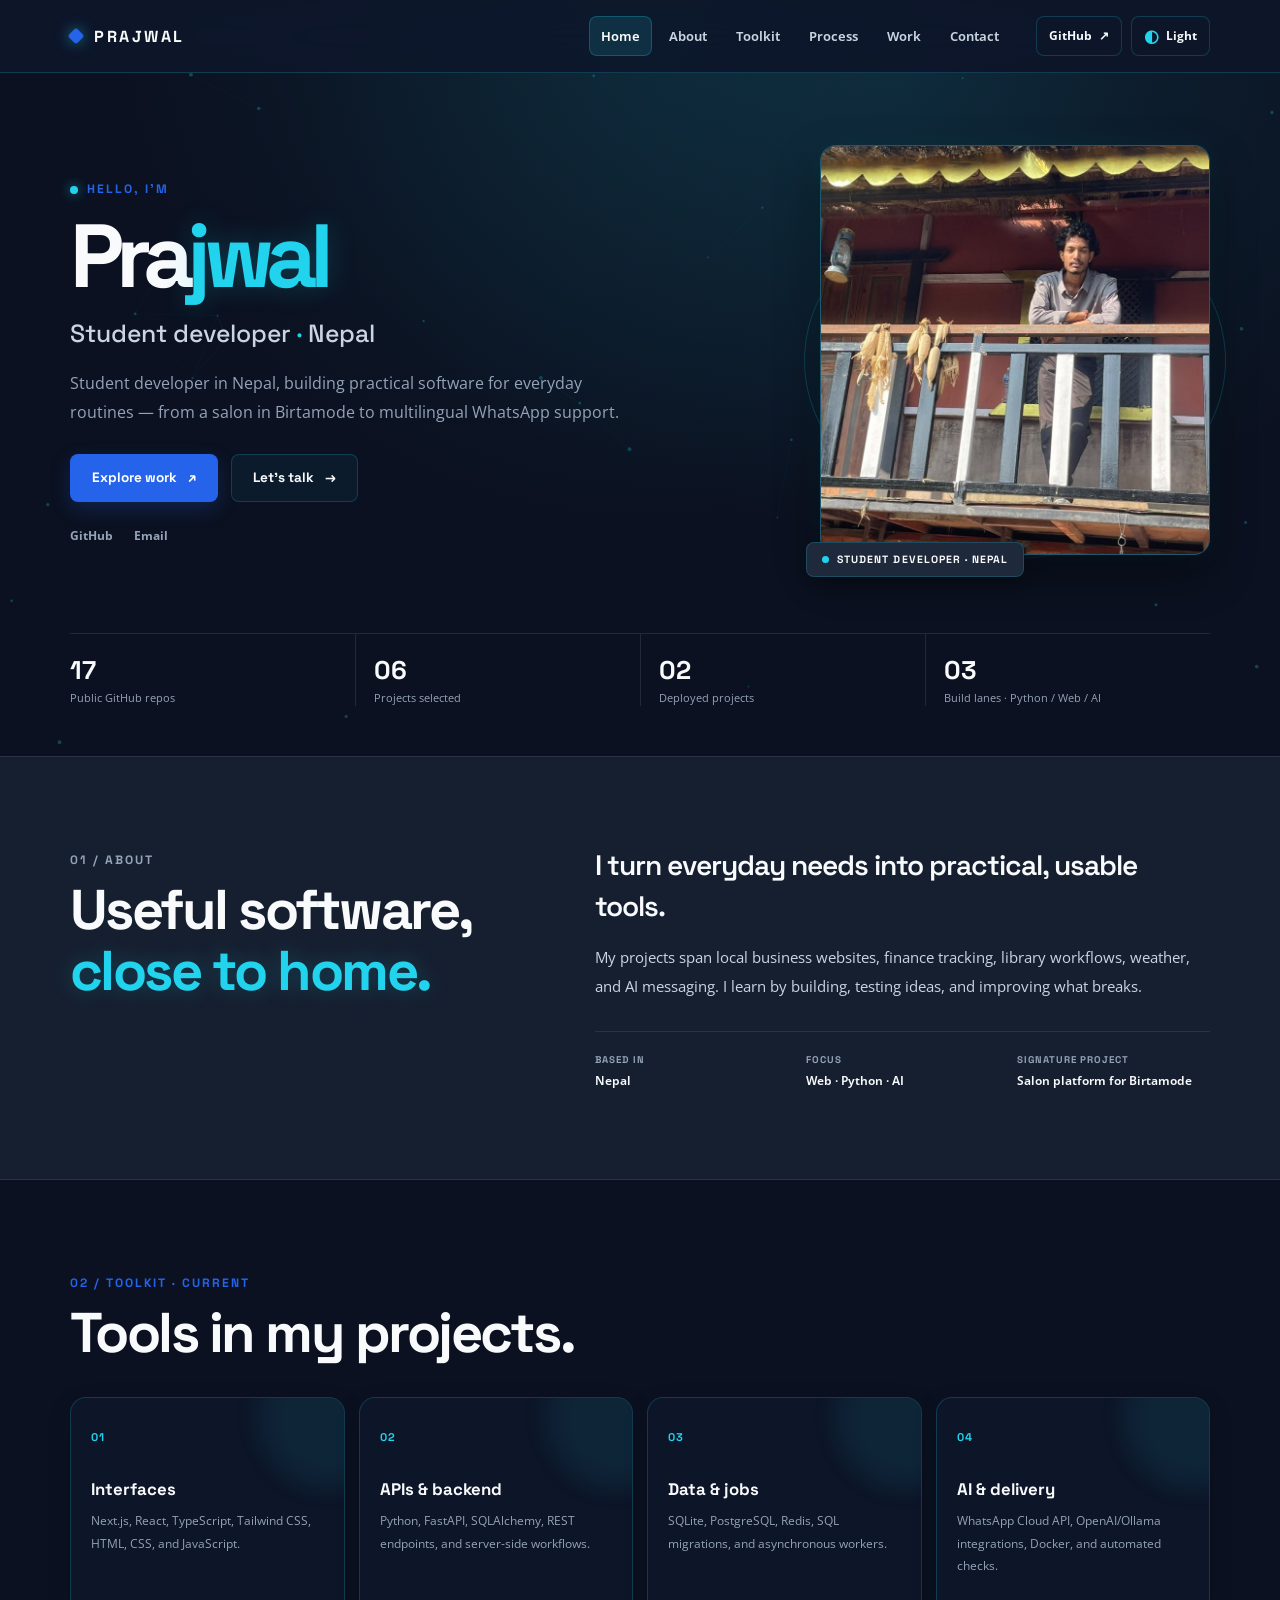
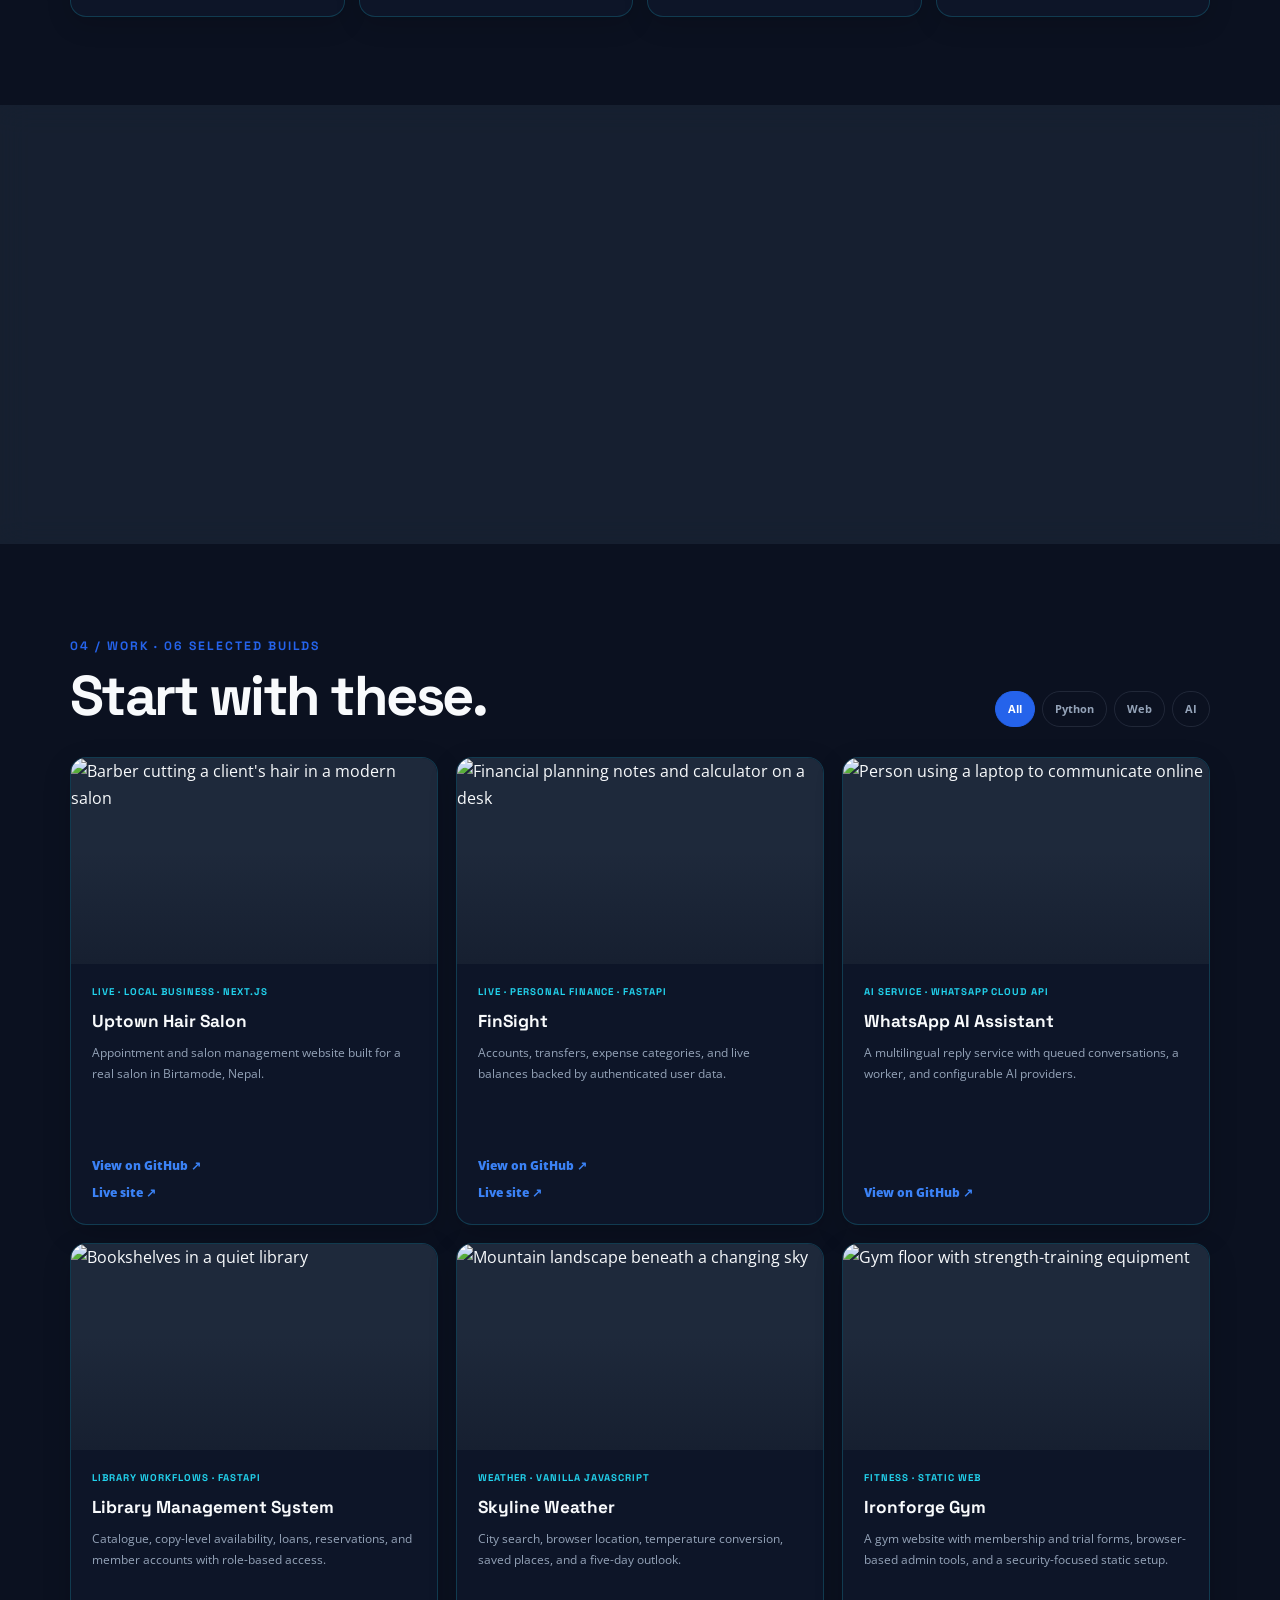
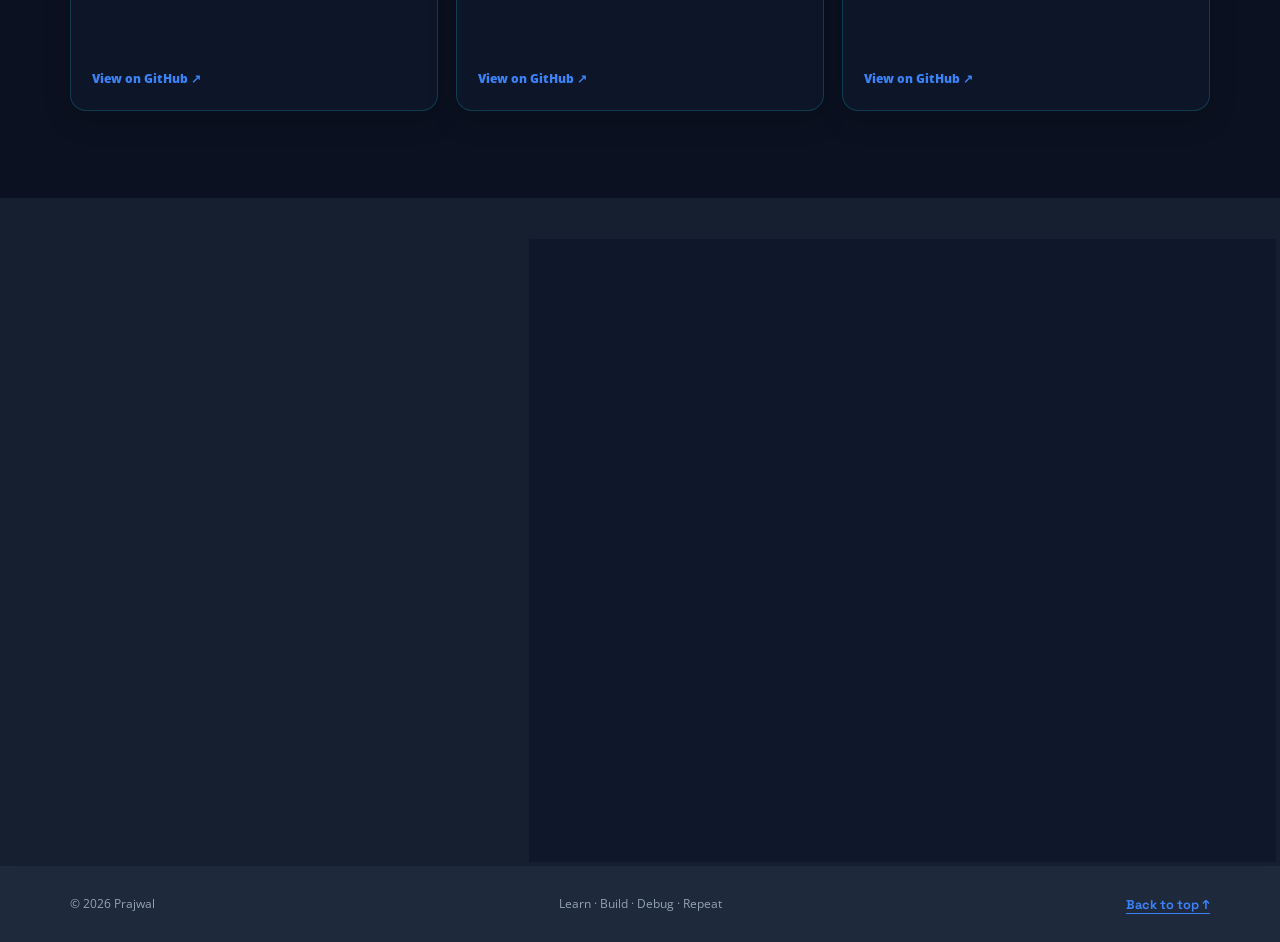
==== portfolio/index.html @ da0760cb "first commit" ====
<!DOCTYPE html>
<html lang="en" class="dark">

<head>
    <meta charset="UTF-8">
    <meta name="viewport" content="width=device-width, initial-scale=1.0">
    <meta name="description" content="Prajwal is a student developer in Nepal building practical web apps, Python services, and AI tools.">
    <meta name="theme-color" content="#0B1120">
    <title>Prajwal — Student Developer in Nepal</title>

    <!-- Google Fonts: Open Sans & Space Grotesk -->
    <link rel="preconnect" href="https://fonts.googleapis.com">
    <link rel="preconnect" href="https://fonts.gstatic.com" crossorigin>
    <link href="https://fonts.googleapis.com/css2?family=Open+Sans:ital,wght@0,300..800;1,300..800&family=Space+Grotesk:wght@500;600;700;800&display=swap" rel="stylesheet">

    <link rel="stylesheet" href="styles.css">
</head>

<body>

    <a class="skip-link" href="#main-content">Skip to content</a>
    <div id="progress" aria-hidden="true"></div>

    <!-- ========== HEADER / NAV ========== -->
    <header class="site-header" id="header">
        <nav class="nav" aria-label="Primary navigation">
            <a class="brand" href="#home" aria-label="Home">
                <span class="brand-mark" aria-hidden="true"></span>PRAJWAL
            </a>

            <ul class="nav-links" id="navLinks" role="list">
                <li><a class="nav-link active" href="#home">Home</a></li>
                <li><a class="nav-link" href="#about">About</a></li>
                <li><a class="nav-link" href="#skills">Toolkit</a></li>
                <li><a class="nav-link" href="#process">Process</a></li>
                <li><a class="nav-link" href="#projects">Work</a></li>
                <li><a class="nav-link" href="#contact">Contact</a></li>
            </ul>

            <div class="nav-actions">
                <a class="icon-button" href="https://github.com/Prajwal-vx" target="_blank" rel="noopener noreferrer" aria-label="Visit Prajwal on GitHub">GitHub <span aria-hidden="true">↗</span></a>
                <button class="theme-toggle" id="themeToggle" type="button" aria-label="Switch to light theme" aria-pressed="true">
                    <span aria-hidden="true">◐</span><span class="theme-label">Light</span>
                </button>
                <button class="menu-toggle" id="menuToggle" type="button" aria-label="Open menu" aria-controls="navLinks" aria-expanded="false">
                    <span></span><span></span><span></span>
                </button>
            </div>
        </nav>
    </header>

    <!-- ========== MAIN CONTENT ========== -->
    <main id="main-content">

        <!-- HERO SECTION -->
        <section class="hero section" id="home">
            <canvas id="particle-canvas" aria-hidden="true"></canvas>
            <div class="container hero-grid">
                <div class="hero-copy reveal">
                    <p class="eyebrow"><span></span>Hello, I'm</p>
                    <h1>Pra<span>jwal</span></h1>
                    <p class="role-line">Student developer <span>·</span> Nepal</p>
                    <p class="hero-description">
                        Student developer in Nepal, building practical software for everyday routines —
                        from a salon in Birtamode to multilingual WhatsApp support.
                    </p>
                    <div class="hero-actions">
                        <a class="btn btn-primary" href="#projects">Explore work <span>↗</span></a>
                        <a class="btn btn-ghost" href="#contact">Let's talk <span>→</span></a>
                    </div>
                    <div class="social-row">
                        <a href="https://github.com/Prajwal-vx" target="_blank" rel="noopener noreferrer">GitHub</a>
                        <a href="mailto:prajwalu143@gmail.com">Email</a>
                    </div>
                </div>

                <div class="portrait-wrap reveal">
                    <div class="portrait-orbit orbit-one"></div>
                    <div class="portrait-orbit orbit-two"></div>
                    <div class="portrait-frame">
                        <img id="portraitImg" src="assets/profile.jpg" alt="Prajwal on a balcony in Nepal" width="960" height="1280" fetchpriority="high">
                        <span class="portrait-fallback" id="portraitFallback" aria-hidden="true">P</span>
                    </div>
                    <p class="portrait-status"><i></i>STUDENT DEVELOPER · NEPAL</p>
                </div>
            </div>

            <div class="container hero-metrics reveal">
                <div><strong>17</strong><small>Public GitHub repos</small></div>
                <div><strong>06</strong><small>Projects selected</small></div>
                <div><strong>02</strong><small>Deployed projects</small></div>
                <div><strong>03</strong><small>Build lanes · Python / Web / AI</small></div>
            </div>
        </section>

        <!-- ABOUT SECTION -->
        <section class="section surface" id="about">
            <div class="container split">
                <div class="section-heading reveal">
                    <p class="section-number">01 / ABOUT</p>
                    <h2 class="section-title">Useful software, <em>close to home.</em></h2>
                </div>
                <div class="about-copy reveal reveal-delay-1">
                    <p class="large">I turn everyday needs into practical, usable tools.</p>
                    <p>My projects span local business websites, finance tracking, library workflows, weather, and AI messaging. I learn by building, testing ideas, and improving what breaks.</p>
                    <div class="about-facts">
                        <div><b>Based in</b><span>Nepal</span></div>
                        <div><b>Focus</b><span>Web · Python · AI</span></div>
                        <div><b>Signature project</b><span>Salon platform for Birtamode</span></div>
                    </div>
                </div>
            </div>
        </section>

        <!-- SKILLS SECTION -->
        <section class="section" id="skills">
            <div class="container">
                <div class="section-header reveal">
                    <span class="section-label">02 / TOOLKIT · CURRENT</span>
                    <h2 class="section-title">Tools in my projects.</h2>
                </div>
                <div class="skills-grid">
                    <article class="skill-card reveal reveal-delay-1">
                        <span>01</span>
                        <h3>Interfaces</h3>
                        <p>Next.js, React, TypeScript, Tailwind CSS, HTML, CSS, and JavaScript.</p>
                    </article>
                    <article class="skill-card reveal reveal-delay-2">
                        <span>02</span>
                        <h3>APIs &amp; backend</h3>
                        <p>Python, FastAPI, SQLAlchemy, REST endpoints, and server-side workflows.</p>
                    </article>
                    <article class="skill-card reveal reveal-delay-3">
                        <span>03</span>
                        <h3>Data &amp; jobs</h3>
                        <p>SQLite, PostgreSQL, Redis, SQL migrations, and asynchronous workers.</p>
                    </article>
                    <article class="skill-card reveal reveal-delay-4">
                        <span>04</span>
                        <h3>AI &amp; delivery</h3>
                        <p>WhatsApp Cloud API, OpenAI/Ollama integrations, Docker, and automated checks.</p>
                    </article>
                </div>
            </div>
        </section>

        <!-- PROCESS SECTION -->
        <section class="section surface" id="process">
            <div class="container split workflow-layout">
                <div class="section-heading reveal">
                    <p class="section-number">03 / PROCESS</p>
                    <h2 class="section-title">Learn. Build. Break. <em>Fix.</em></h2>
                </div>
                <div class="workflow reveal">
                    <button class="workflow-step active" type="button" data-title="Learn" data-copy="Pick a real problem and understand the people and constraints around it." aria-pressed="true">01 Learn</button>
                    <button class="workflow-step" type="button" data-title="Build" data-copy="Make a working version with the smallest set of useful features." aria-pressed="false">02 Build</button>
                    <button class="workflow-step" type="button" data-title="Break &amp; debug" data-copy="Trace bugs back to their cause, fix them, and keep the lesson." aria-pressed="false">03 Debug</button>
                    <button class="workflow-step" type="button" data-title="Share" data-copy="Document the project, publish it, and use feedback to decide what to improve." aria-pressed="false">04 Share</button>
                    <div class="workflow-panel">
                        <h3 id="workflowTitle">Learn</h3>
                        <p id="workflowCopy">Pick a real problem and understand the people and constraints around it.</p>
                    </div>
                </div>
            </div>
        </section>

        <!-- PROJECTS SECTION -->
        <section class="section" id="projects">
            <div class="container">
                <div class="projects-head reveal">
                    <div class="section-header" style="text-align:left;margin-bottom:0;">
                        <span class="section-label">04 / WORK · 06 SELECTED BUILDS</span>
                        <h2 class="section-title">Start with these.</h2>
                    </div>
                    <div class="filters" role="group" aria-label="Filter projects by type">
                        <button class="filter active" type="button" data-filter="all" aria-pressed="true">All</button>
                        <button class="filter" type="button" data-filter="python" aria-pressed="false">Python</button>
                        <button class="filter" type="button" data-filter="web" aria-pressed="false">Web</button>
                        <button class="filter" type="button" data-filter="ai" aria-pressed="false">AI</button>
                    </div>
                    <p id="filterStatus" class="sr-only" aria-live="polite"></p>
                </div>

                <div class="projects-grid">
                    <article class="project-card is-featured reveal" data-category="web">
                        <div class="project-visual"><img src="https://images.unsplash.com/photo-1703792686658-24e62d626ed2?auto=format&amp;fit=crop&amp;w=800&amp;q=76" alt="Barber cutting a client's hair in a modern salon" width="800" height="450" loading="lazy" decoding="async"></div>
                        <div class="project-body">
                            <p>LIVE · LOCAL BUSINESS · NEXT.JS</p>
                            <h3>Uptown Hair Salon</h3>
                            <span>Appointment and salon management website built for a real salon in Birtamode, Nepal.</span>
                            <a href="https://github.com/Prajwal-vx/HairCut" target="_blank" rel="noopener noreferrer">View on GitHub ↗</a>
                            <a href="https://hair-cut-pi.vercel.app" target="_blank" rel="noopener noreferrer">Live site ↗</a>
                        </div>
                    </article>

                    <article class="project-card is-featured reveal reveal-delay-1" data-category="python">
                        <div class="project-visual"><img src="https://images.unsplash.com/photo-1554224155-8d04cb21cd6c?auto=format&amp;fit=crop&amp;w=800&amp;q=76" alt="Financial planning notes and calculator on a desk" width="800" height="450" loading="lazy" decoding="async"></div>
                        <div class="project-body">
                            <p>LIVE · PERSONAL FINANCE · FASTAPI</p>
                            <h3>FinSight</h3>
                            <span>Accounts, transfers, expense categories, and live balances backed by authenticated user data.</span>
                            <a href="https://github.com/Prajwal-vx/financial_dasboard" target="_blank" rel="noopener noreferrer">View on GitHub ↗</a>
                            <a href="https://financial-dasboard-2r62.vercel.app" target="_blank" rel="noopener noreferrer">Live site ↗</a>
                        </div>
                    </article>

                    <article class="project-card is-featured reveal reveal-delay-2" data-category="ai">
                        <div class="project-visual"><img src="https://images.unsplash.com/photo-1516321318423-f06f85e504b3?auto=format&amp;fit=crop&amp;w=800&amp;q=76" alt="Person using a laptop to communicate online" width="800" height="450" loading="lazy" decoding="async"></div>
                        <div class="project-body">
                            <p>AI SERVICE · WHATSAPP CLOUD API</p>
                            <h3>WhatsApp AI Assistant</h3>
                            <span>A multilingual reply service with queued conversations, a worker, and configurable AI providers.</span>
                            <a href="https://github.com/Prajwal-vx/chatbot" target="_blank" rel="noopener noreferrer">View on GitHub ↗</a>
                        </div>
                    </article>

                    <article class="project-card reveal" data-category="python">
                        <div class="project-visual"><img src="https://images.unsplash.com/photo-1507842217343-583bb7270b66?auto=format&amp;fit=crop&amp;w=800&amp;q=76" alt="Bookshelves in a quiet library" width="800" height="450" loading="lazy" decoding="async"></div>
                        <div class="project-body">
                            <p>LIBRARY WORKFLOWS · FASTAPI</p>
                            <h3>Library Management System</h3>
                            <span>Catalogue, copy-level availability, loans, reservations, and member accounts with role-based access.</span>
                            <a href="https://github.com/Prajwal-vx/library-management-system" target="_blank" rel="noopener noreferrer">View on GitHub ↗</a>
                        </div>
                    </article>

                    <article class="project-card reveal reveal-delay-1" data-category="web">
                        <div class="project-visual"><img src="https://images.unsplash.com/photo-1500530855697-b586d89ba3ee?auto=format&amp;fit=crop&amp;w=800&amp;q=76" alt="Mountain landscape beneath a changing sky" width="800" height="450" loading="lazy" decoding="async"></div>
                        <div class="project-body">
                            <p>WEATHER · VANILLA JAVASCRIPT</p>
                            <h3>Skyline Weather</h3>
                            <span>City search, browser location, temperature conversion, saved places, and a five-day outlook.</span>
                            <a href="https://github.com/Prajwal-vx/weather" target="_blank" rel="noopener noreferrer">View on GitHub ↗</a>
                        </div>
                    </article>

                    <article class="project-card reveal reveal-delay-2" data-category="web">
                        <div class="project-visual"><img src="https://images.unsplash.com/photo-1534438327276-14e5300c3a48?auto=format&amp;fit=crop&amp;w=800&amp;q=76" alt="Gym floor with strength-training equipment" width="800" height="450" loading="lazy" decoding="async"></div>
                        <div class="project-body">
                            <p>FITNESS · STATIC WEB</p>
                            <h3>Ironforge Gym</h3>
                            <span>A gym website with membership and trial forms, browser-based admin tools, and a security-focused static setup.</span>
                            <a href="https://github.com/Prajwal-vx/gym" target="_blank" rel="noopener noreferrer">View on GitHub ↗</a>
                        </div>
                    </article>
                </div>
            </div>
        </section>

        <!-- CONTACT SECTION -->
        <section class="section surface" id="contact">
            <div class="container contact-layout">
                <div class="section-heading reveal">
                    <p class="section-number">05 / CONTACT</p>
                    <h2 class="section-title">Let's work <em>together.</em></h2>
                    <p>Have a project idea or want to collaborate? Send me a note and your email app will open a ready-to-edit draft.</p>
                    <a class="email-link" href="mailto:prajwalu143@gmail.com">prajwalu143@gmail.com ↗</a>
                </div>

                <form class="contact-form reveal reveal-delay-1" id="contactForm" novalidate>
                    <label for="contactName">Name</label>
                    <input id="contactName" name="name" autocomplete="name" required placeholder="Your name" aria-required="true">

                    <label for="contactEmail">Email</label>
                    <input id="contactEmail" name="email" type="email" autocomplete="email" required placeholder="you@example.com" aria-required="true">

                    <label for="contactMessage">Project details</label>
                    <textarea id="contactMessage" name="message" rows="5" required placeholder="Tell me about your project…" aria-required="true"></textarea>

                    <button class="btn btn-primary" type="submit">Open email draft <span>↗</span></button>
                    <p class="form-status" id="formStatus" role="status" aria-live="polite"></p>
                    <p class="form-note">This opens your email app with a draft. The page does not send or store your message.</p>
                </form>
            </div>
        </section>

    </main>

    <!-- ========== FOOTER ========== -->
    <footer class="footer">
        <div class="footer-inner">
            <span>© <span id="year"></span> Prajwal</span>
            <span>Learn · Build · Debug · Repeat</span>
            <a href="#home">Back to top ↑</a>
        </div>
    </footer>

    <!-- External JavaScript -->
    <script src="script.js"></script>

</body>

</html>
---- portfolio/styles.css ----
:root {
    color-scheme: light;
    --bg: #F8FAFC;
    --surface: #FFFFFF;
    --surface-soft: #F1F5F9;
    --glass-bg: rgba(255, 255, 255, .84);
    --glass-border: rgba(37, 99, 235, .16);
    --ink: #0B1120;
    --ink-soft: #334155;
    --muted: #64748B;
    --line: rgba(15, 23, 42, .12);
    --brand: #2563EB;
    --brand-strong: #1D4ED8;
    --accent: #22D3EE;
    --success: #10B981;
    --warning: #F59E0B;
    --error: #EF4444;
    --shadow: 0 16px 40px rgba(15, 23, 42, .1);
    --font-body: "Open Sans", -apple-system, BlinkMacSystemFont, "Segoe UI", sans-serif;
    --font-display: "Space Grotesk", -apple-system, BlinkMacSystemFont, "Segoe UI", sans-serif;
    --content: 1140px;
    --radius: 16px;
    --radius-sm: 8px;
    --ease-out: cubic-bezier(.16, 1, .3, 1);
    --transition-base: 220ms cubic-bezier(.16, 1, .3, 1);
}
:root.dark, body.dark {
    color-scheme: dark;
    --bg: #0B1120;
    --surface: #1E293B;
    --surface-soft: #1E293B;
    --glass-bg: rgba(15, 23, 42, .84);
    --glass-border: rgba(34, 211, 238, .2);
    --ink: #F8FAFC;
    --ink-soft: #CBD5E1;
    --muted: #94A3B8;
    --line: rgba(148, 163, 184, .16);
    --brand: #2563EB;
    --brand-strong: #3B82F6;
    --accent: #22D3EE;
    --shadow: 0 18px 44px rgba(0, 0, 0, .45), 0 0 26px rgba(34, 211, 238, .08);
}
*, *::before, *::after { box-sizing: border-box; }
html { scroll-behavior: smooth; scroll-padding-top: 84px; }
body {
    min-width: 320px;
    margin: 0;
    background: var(--bg);
    color: var(--ink);
    font: 400 16px/1.68 var(--font-body);
    -webkit-font-smoothing: antialiased;
    transition: background-color .3s ease, color .3s ease;
}
*, *::before, *::after { box-sizing: border-box; }
body { background-image: radial-gradient(circle at 50% 0%, rgba(34, 211, 238, .08), transparent 48%); background-attachment: fixed; }
body.menu-open { overflow: hidden; }
button, input, textarea { font: inherit; }
button { color: inherit; }
img { max-width: 100%; }
a { color: inherit; text-decoration: none; }
::selection { background: var(--brand); color: #fff; }
:focus-visible { outline: 2px solid var(--accent); outline-offset: 4px; }
@keyframes floatCard {
    0%, 100% { transform: translate3d(0, 0, 0); }
    50% { transform: translate3d(0, -10px, 0); }
}
@keyframes orbitFloat {
    from { transform: rotate(-28deg); }
    to { transform: rotate(332deg); }
}
@keyframes orbitFloatAlt {
    from { transform: rotate(19deg); }
    to { transform: rotate(379deg); }
}
@keyframes contentEnter {
    from { opacity: 0; transform: translate3d(0, 14px, 0); }
    to { opacity: 1; transform: translate3d(0, 0, 0); }
}
@keyframes softGlow {
    0%, 100% { opacity: .55; }
    50% { opacity: 1; }
}
@keyframes glowPulse {
    0%, 100% { box-shadow: 0 0 0 rgba(34, 211, 238, 0), 0 0 0 rgba(37, 99, 235, 0); }
    50% { box-shadow: 0 0 24px rgba(34, 211, 238, .22), 0 0 36px rgba(37, 99, 235, .16); }
}
#progress { position: fixed; z-index: 1200; top: 0; left: 0; width: 0; height: 3px; background: linear-gradient(90deg, var(--brand), var(--accent)); box-shadow: 0 0 12px rgba(34, 211, 238, .42); pointer-events: none; transition: width .08s linear; }
.container { width: min(100%, var(--content)); margin-inline: auto; }
.skip-link { position: fixed; z-index: 2000; top: 12px; left: 12px; padding: 10px 16px; transform: translateY(-160%); border-radius: var(--radius-sm); background: var(--brand); color: #fff; font-weight: 700; }
.skip-link:focus { transform: translateY(0); }
.sr-only { position: absolute; width: 1px; height: 1px; padding: 0; margin: -1px; overflow: hidden; clip: rect(0,0,0,0); white-space: nowrap; border: 0; }
::-webkit-scrollbar { width: 9px; }
::-webkit-scrollbar-track { background: var(--bg); }
::-webkit-scrollbar-thumb { background: rgba(34, 211, 238, .5); border: 2px solid var(--bg); border-radius: 99px; }

/* Header and navigation */
.site-header { position: sticky; z-index: 1000; top: 0; border-bottom: 1px solid var(--glass-border); background: var(--glass-bg); backdrop-filter: blur(18px) saturate(150%); transition: box-shadow .25s ease; }
.site-header.scrolled { box-shadow: 0 8px 24px rgba(0,0,0,.22); }
.nav { width: min(calc(100% - 40px), var(--content)); min-height: 72px; display: flex; align-items: center; gap: 25px; margin-inline: auto; }
.brand { display: inline-flex; align-items: center; gap: 12px; margin-right: auto; color: var(--ink); font: 800 1rem var(--font-display); letter-spacing: .16em; }
.brand-mark { width: 12px; height: 12px; transform: rotate(45deg); border-radius: 3px; background: var(--brand); box-shadow: 0 0 14px rgba(34, 211, 238, .55); }
.nav-links { display: flex; align-items: center; gap: 5px; margin: 0; padding: 0; list-style: none; }
.nav-link { min-height: 40px; display: inline-flex; align-items: center; padding: 7px 12px; border-radius: var(--radius-sm); color: var(--ink-soft); font-size: .82rem; font-weight: 650; transition: color .2s ease, background .2s ease, transform .2s ease; }
.nav-link:hover, .nav-link.active { background: rgba(34, 211, 238, .12); color: var(--ink); }
.nav-link:hover { transform: translateY(-1px); }
.nav-link.active { box-shadow: inset 0 0 0 1px rgba(34, 211, 238, .25); }
.nav-actions { display: flex; align-items: center; gap: 9px; }
.icon-button, .theme-toggle { min-height: 40px; display: inline-flex; align-items: center; justify-content: center; gap: 7px; padding: 0 12px; border: 1px solid var(--glass-border); border-radius: var(--radius-sm); background: var(--glass-bg); color: var(--ink); font-size: .77rem; font-weight: 700; cursor: pointer; transition: all var(--transition-base); }
.icon-button:hover, .theme-toggle:hover { border-color: var(--brand); background: rgba(34, 211, 238, .14); transform: translateY(-1px); }
.theme-toggle > span:first-child { color: var(--accent); font-size: 1.05rem; }
.menu-toggle { display: none; min-width: 44px; min-height: 44px; padding: 9px; border: 1px solid var(--glass-border); border-radius: var(--radius-sm); background: var(--surface); cursor: pointer; transition: transform var(--transition-base), border-color var(--transition-base); }
.menu-toggle span { display: block; width: 20px; height: 2px; margin: 4px auto; background: currentColor; transition: transform .2s ease, opacity .2s ease; }
body.menu-open .menu-toggle span:first-child { transform: translateY(3px) rotate(45deg); }
body.menu-open .menu-toggle span:nth-child(2) { opacity: 0; }
body.menu-open .menu-toggle span:last-child { transform: translateY(-3px) rotate(-45deg); }

/* Page sections */
.section { position: relative; padding: 88px 24px; scroll-margin-top: 72px; }
.section.surface { border-block: 1px solid var(--line); background: color-mix(in srgb, var(--surface) 62%, transparent); backdrop-filter: blur(14px); }
.section-header { margin-bottom: 34px; }
.section-label, .section-number, .eyebrow { display: inline-block; margin: 0 0 10px; color: var(--brand); font: 800 .76rem/1.4 var(--font-display); letter-spacing: .16em; text-transform: uppercase; }
.section-number { color: var(--muted); }
.section-title { margin: 0; color: var(--ink); font: 700 clamp(2.1rem, 4.5vw, 3.5rem)/1.1 var(--font-display); letter-spacing: -.045em; }
.section-title em { color: var(--accent); font-style: normal; text-shadow: 0 0 22px rgba(34, 211, 238, .23); }
.split { display: grid; grid-template-columns: .85fr 1.15fr; gap: 70px; align-items: start; }
.container { width: min(100%, var(--content)); margin-inline: auto; }

/* Hero */
.hero { min-height: 640px; padding-top: 72px; padding-bottom: 50px; overflow: hidden; background: radial-gradient(ellipse at 70% 0%, rgba(34, 211, 238, .1), transparent 48%); }
#particle-canvas { position: absolute; z-index: 0; inset: 0; width: 100%; height: 100%; opacity: .42; pointer-events: none; }
.hero-grid, .hero-metrics { position: relative; z-index: 1; }
.hero-grid { display: grid; grid-template-columns: 1.15fr .85fr; gap: 64px; align-items: center; }
.hero-copy .eyebrow { display: inline-flex; align-items: center; gap: 9px; margin-bottom: 14px; }
.hero-copy .eyebrow span { width: 8px; height: 8px; border-radius: 50%; background: var(--accent); box-shadow: 0 0 12px rgba(34, 211, 238, .65); }
.hero-copy h1 { margin: 0; color: var(--ink); font: 800 clamp(3.4rem, 7vw, 6.2rem)/.99 var(--font-display); letter-spacing: -.085em; }
.hero-copy h1 span { color: var(--accent); text-shadow: 0 0 28px rgba(34, 211, 238, .24); }
.role-line { margin: 17px 0 0; color: var(--ink-soft); font: 500 clamp(1.1rem, 2.2vw, 1.55rem) var(--font-display); }
.role-line span { color: var(--accent); }
.hero-description { max-width: 555px; margin: 20px 0 0; color: var(--muted); font-size: .98rem; line-height: 1.85; }
.hero-actions { display: flex; flex-wrap: wrap; gap: 13px; margin-top: 27px; }
.btn { min-height: 48px; display: inline-flex; align-items: center; justify-content: center; gap: 11px; padding: 0 21px; border: 1px solid transparent; border-radius: var(--radius-sm); font: 700 .85rem var(--font-display); cursor: pointer; transition: transform .22s var(--ease-out), background .22s ease, border-color .22s ease, box-shadow .22s ease; }
.btn:hover { transform: translateY(-2px) scale(1.01); }
.btn-primary { background: var(--brand); color: #fff; box-shadow: 0 7px 20px rgba(37, 99, 235, .22); }
.btn-primary:hover { background: var(--brand-strong); box-shadow: 0 9px 25px rgba(37, 99, 235, .32); }
.btn-ghost { border-color: var(--glass-border); background: rgba(34, 211, 238, .05); color: var(--ink); }
.btn-ghost:hover { border-color: var(--accent); background: rgba(34, 211, 238, .12); }
.social-row { display: flex; gap: 21px; margin-top: 24px; }
.social-row a { color: var(--muted); font-size: .78rem; font-weight: 700; text-decoration: underline; text-decoration-color: transparent; text-underline-offset: 4px; }
.social-row a:hover { color: var(--accent); text-decoration-color: currentColor; }

/* Portrait */
.portrait-wrap { position: relative; width: min(100%, 390px); justify-self: end; padding-bottom: 22px; }
.portrait-frame { position: relative; aspect-ratio: 1 / 1.05; overflow: hidden; border: 1px solid rgba(34, 211, 238, .28); border-radius: var(--radius); background: var(--surface); box-shadow: var(--shadow); animation: floatCard 7s ease-in-out infinite; }
.portrait-frame img { display: block; width: 100%; height: 100%; object-fit: cover; object-position: center 39%; transform: scale(1.2); transition: transform .45s var(--ease-out), filter .45s ease; }
.portrait-frame:hover img { transform: scale(1.24); filter: saturate(1.05); }
.portrait-fallback { display: none; width: 100%; height: 100%; place-items: center; color: var(--accent); font: 700 8rem var(--font-display); }
.portrait-status { position: absolute; bottom: 0; left: -14px; margin: 0; padding: 10px 15px; border: 1px solid var(--glass-border); border-radius: var(--radius-sm); background: var(--surface); color: var(--ink); font: 800 .66rem var(--font-display); letter-spacing: .1em; box-shadow: 0 8px 24px rgba(0,0,0,.3); animation: glowPulse 4s ease-in-out infinite; }
.portrait-status i { display: inline-block; width: 7px; height: 7px; margin-right: 8px; border-radius: 50%; background: var(--accent); }
.portrait-orbit { position: absolute; z-index: -1; border: 1px solid rgba(34, 211, 238, .22); border-radius: 50%; pointer-events: none; animation: orbitFloat 16s linear infinite; }
.orbit-one { width: 108%; height: 78%; top: 11%; left: -4%; animation-name: orbitFloat; }
.orbit-two { width: 96%; height: 92%; top: 4%; left: 2%; border-color: rgba(37, 99, 235, .22); animation-name: orbitFloatAlt; animation-duration: 20s; }
.hero-metrics { display: grid; grid-template-columns: repeat(4, 1fr); margin-top: 56px; border-top: 1px solid var(--line); }
.hero-metrics div { display: grid; gap: 4px; padding: 20px 18px 0; border-left: 1px solid var(--line); }
.hero-metrics div:first-child { padding-left: 0; border-left: 0; }
.hero-metrics strong { color: var(--ink); font: 700 1.6rem var(--font-display); }
.hero-metrics small { color: var(--muted); font-size: .68rem; line-height: 1.5; }

/* About */
.about-copy > p { margin: 0 0 17px; color: var(--ink-soft); font-size: .94rem; line-height: 1.9; }
.about-copy .large { color: var(--ink); font: 600 clamp(1.35rem, 2.2vw, 1.8rem)/1.45 var(--font-display); letter-spacing: -.035em; }
.about-facts { display: grid; grid-template-columns: repeat(3, 1fr); gap: 18px; margin-top: 30px; padding-top: 21px; border-top: 1px solid var(--line); }
.about-facts div { display: grid; gap: 5px; }
.about-facts b { color: var(--muted); font: 700 .61rem var(--font-display); letter-spacing: .1em; text-transform: uppercase; }
.about-facts span { color: var(--ink); font-size: .75rem; font-weight: 650; }

/* Skills */
.skills-grid { display: grid; grid-template-columns: repeat(4, minmax(0, 1fr)); gap: 14px; }
.skill-card { position: relative; min-height: 220px; padding: 24px 20px; overflow: hidden; border: 1px solid var(--glass-border); border-radius: var(--radius); background: var(--glass-bg); box-shadow: 0 8px 24px rgba(0,0,0,.15); transition: transform .24s var(--ease-out), border-color .24s ease, box-shadow .24s ease; }
.skill-card::before { position: absolute; top: -50px; right: -55px; width: 140px; height: 140px; border-radius: 50%; background: rgba(34, 211, 238, .08); content: ""; filter: blur(12px); animation: softGlow 5s ease-in-out infinite; }
.skill-card:hover { transform: translateY(-4px) scale(1.01); border-color: rgba(34, 211, 238, .42); box-shadow: 0 15px 32px rgba(0,0,0,.22); }
.skill-card > span:first-child { color: var(--accent); font: 700 .7rem var(--font-display); letter-spacing: .1em; }
.skill-card h3 { position: relative; margin: 29px 0 10px; color: var(--ink); font: 700 1.05rem var(--font-display); }
.skill-card p { position: relative; margin: 0; color: var(--muted); font-size: .78rem; line-height: 1.8; }

/* Learning process */
.workflow-layout { align-items: center; }
.workflow { display: grid; grid-template-columns: repeat(2, minmax(0, 1fr)); gap: 10px; }
.workflow-step { min-height: 56px; padding: 10px 14px; border: 1px solid var(--line); border-radius: var(--radius-sm); background: var(--glass-bg); color: var(--muted); font: 700 .76rem var(--font-display); text-align: left; cursor: pointer; transition: border-color .2s ease, background .2s ease, color .2s ease; }
.workflow-step:hover, .workflow-step.active { border-color: rgba(34, 211, 238, .45); background: rgba(34, 211, 238, .09); color: var(--ink); }
.workflow-panel { position: relative; grid-column: 1 / -1; min-height: 128px; padding: 22px 24px; overflow: hidden; border: 1px solid var(--glass-border); border-radius: var(--radius); background: var(--surface); box-shadow: var(--shadow); }
.workflow-panel::after { position: absolute; right: -36px; bottom: -75px; width: 180px; height: 180px; border: 1px solid rgba(34, 211, 238, .18); border-radius: 50%; content: ""; }
.workflow-panel h3 { position: relative; z-index: 1; margin: 0 0 7px; color: var(--accent); font: 700 1.12rem var(--font-display); }
.workflow-panel p { position: relative; z-index: 1; max-width: 520px; margin: 0; color: var(--muted); font-size: .8rem; line-height: 1.75; }

/* Projects */
.projects-head { display: flex; justify-content: space-between; align-items: end; gap: 30px; margin-bottom: 30px; }
.projects-head .section-header { margin-bottom: 0; }
.filters { display: flex; flex-wrap: wrap; gap: 7px; }
.filter { min-height: 36px; padding: 0 12px; border: 1px solid var(--line); border-radius: 999px; background: transparent; color: var(--muted); font-size: .68rem; font-weight: 700; cursor: pointer; transition: all .2s ease; }
.filter:hover, .filter.active { border-color: var(--brand); background: var(--brand); color: #fff; }
.projects-grid { display: grid; grid-template-columns: repeat(3, minmax(0, 1fr)); gap: 18px; }
.project-card { display: flex; flex-direction: column; overflow: hidden; border: 1px solid var(--glass-border); border-radius: var(--radius); background: var(--glass-bg); box-shadow: 0 9px 28px rgba(0,0,0,.17); transition: transform .25s var(--ease-out), border-color .25s ease, box-shadow .25s ease; }
.project-card:hover { transform: translateY(-4px) scale(1.01); border-color: rgba(34, 211, 238, .4); box-shadow: 0 16px 38px rgba(0,0,0,.25); }
.project-card.is-hidden { display: none; }
.project-visual { position: relative; aspect-ratio: 16 / 9; overflow: hidden; background: var(--surface-soft); }
.project-visual img { width: 100%; height: 100%; object-fit: cover; transition: transform .4s var(--ease-out); }
.project-card:hover .project-visual img { transform: scale(1.045); }
.project-visual::after { position: absolute; inset: 45% 0 0; background: linear-gradient(transparent, rgba(11, 17, 32, .4)); content: ""; pointer-events: none; }
.project-body { min-height: 260px; display: flex; flex-direction: column; align-items: flex-start; padding: 21px; }
.project-body p { margin: 0 0 12px; color: var(--accent); font: 700 .61rem var(--font-display); letter-spacing: .1em; text-transform: uppercase; }
.project-body h3 { margin: 0 0 10px; color: var(--ink); font: 700 1.08rem var(--font-display); }
.project-body > span { margin-bottom: 18px; color: var(--muted); font-size: .77rem; line-height: 1.75; }
.project-body a { margin-top: auto; color: var(--brand-strong); font-size: .73rem; font-weight: 800; text-decoration: underline; text-decoration-color: transparent; text-underline-offset: 4px; }
.project-body a + a { margin-top: 8px; }
.project-body a:hover { color: var(--accent); text-decoration-color: currentColor; }

/* Contact form */
.contact-layout { display: grid; grid-template-columns: .85fr 1.15fr; gap: 72px; align-items: start; }
.contact-layout .section-heading > p:not(.section-number) { max-width: 440px; color: var(--ink-soft); font-size: 1rem; line-height: 1.8; }
.email-link { display: inline-block; margin-top: 12px; color: var(--accent); font: 700 1rem var(--font-display); text-decoration: underline; text-underline-offset: 5px; }
.email-link:hover { color: var(--brand-strong); }
.contact-form { display: grid; grid-template-columns: 1fr 1fr; gap: 15px 18px; padding: 26px; border: 1px solid var(--glass-border); border-radius: var(--radius); background: var(--glass-bg); box-shadow: var(--shadow); }
.contact-form label { color: var(--ink-soft); font: 750 .75rem var(--font-display); letter-spacing: .04em; }
.contact-form input, .contact-form textarea { width: 100%; min-height: 47px; margin-top: 7px; padding: 11px 13px; border: 1px solid var(--line); border-radius: var(--radius-sm); background: var(--surface); color: var(--ink); font-size: .85rem; }
.contact-form input:focus, .contact-form textarea:focus { border-color: var(--brand); outline: none; box-shadow: 0 0 0 3px rgba(34, 211, 238, .16); }
.contact-form label[for="contactMessage"], .contact-form textarea, .contact-form .btn, .contact-form .form-status, .contact-form .form-note { grid-column: 1 / -1; }
.contact-form textarea { min-height: 125px; resize: vertical; }
.contact-form .btn { justify-self: start; min-width: 170px; }
.form-status { min-height: 1.2em; margin: 0; color: var(--success); font-size: .84rem; font-weight: 650; }
.form-note { margin: -5px 0 0; color: var(--muted); font-size: .68rem; line-height: 1.6; }

/* Footer and motion */
.footer { padding: 27px 24px; border-top: 1px solid var(--line); background: var(--surface); }
.footer-inner { width: min(100%, var(--content)); display: flex; justify-content: space-between; align-items: center; flex-wrap: wrap; gap: 15px; margin-inline: auto; color: var(--muted); font-size: .78rem; }
.footer-inner a { color: var(--brand-strong); font: 700 .8rem var(--font-display); text-decoration: underline; text-underline-offset: 4px; }
.reveal { opacity: 1; transform: none; }
.js .reveal { opacity: 0; transform: translate3d(0, 18px, 0) scale(.985); transition: opacity .7s var(--ease-out), transform .7s var(--ease-out); }
.js .reveal.visible { opacity: 1; transform: translate3d(0, 0, 0) scale(1); }
.js .hero-copy.visible > * { opacity: 0; animation: contentEnter .72s var(--ease-out) both; }
.js .hero-copy.visible > :nth-child(1) { animation-delay: .04s; }
.js .hero-copy.visible > :nth-child(2) { animation-delay: .12s; }
.js .hero-copy.visible > :nth-child(3) { animation-delay: .2s; }
.js .hero-copy.visible > :nth-child(4) { animation-delay: .28s; }
.js .hero-copy.visible > :nth-child(5) { animation-delay: .36s; }
.js .hero-copy.visible > :nth-child(6) { animation-delay: .44s; }
.js .hero-metrics.visible > div { opacity: 0; animation: contentEnter .65s var(--ease-out) both; }
.js .hero-metrics.visible > :nth-child(2) { animation-delay: .08s; }
.js .hero-metrics.visible > :nth-child(3) { animation-delay: .16s; }
.js .hero-metrics.visible > :nth-child(4) { animation-delay: .24s; }
.reveal-delay-1 { transition-delay: .08s; }
.reveal-delay-2 { transition-delay: .16s; }
.reveal-delay-3 { transition-delay: .24s; }
.reveal-delay-4 { transition-delay: .32s; }

@media (max-width: 980px) {
    .nav { gap: 12px; }
    .nav-link { padding-inline: 9px; font-size: .76rem; }
    .hero-grid { gap: 40px; }
    .split, .contact-layout { gap: 42px; }
    .skills-grid { grid-template-columns: repeat(2, minmax(0, 1fr)); }
    .projects-grid { grid-template-columns: repeat(2, minmax(0, 1fr)); }
}
@media (max-width: 720px) {
    html { scroll-padding-top: 70px; }
    .nav { width: min(calc(100% - 28px), var(--content)); min-height: 64px; gap: 8px; }
    .menu-toggle { display: block; order: 3; }
    .nav-actions { order: 2; gap: 6px; }
    .nav-links { position: absolute; top: calc(100% + 1px); left: 14px; right: 14px; display: none; flex-direction: column; align-items: stretch; gap: 3px; padding: 12px; border: 1px solid var(--glass-border); border-radius: 0 0 14px 14px; background: var(--surface); box-shadow: 0 16px 36px rgba(0,0,0,.3); }
    .nav-links.open { display: flex; }
    .nav-links li, .nav-links .nav-link { width: 100%; }
    .nav-link { min-height: 44px; padding-inline: 14px; }
    .section { padding: 68px 20px; }
    .hero { min-height: 0; padding-top: 44px; }
    .hero-grid { grid-template-columns: 1fr; gap: 30px; }
    .hero-copy { order: 2; }
    .portrait-wrap { order: 1; width: min(76%, 310px); justify-self: center; }
    .portrait-status { left: 50%; transform: translateX(-50%); white-space: nowrap; }
    .hero-copy h1 { font-size: clamp(3.6rem, 15vw, 5.5rem); }
    .hero-metrics { grid-template-columns: repeat(2, 1fr); row-gap: 18px; margin-top: 38px; }
    .hero-metrics div:nth-child(odd) { padding-left: 0; border-left: 0; }
    .hero-metrics div { padding-inline: 14px; }
    .split, .contact-layout { grid-template-columns: 1fr; gap: 28px; }
    .about-facts { grid-template-columns: 1fr; gap: 13px; }
    .projects-head { flex-direction: column; align-items: flex-start; }
    .workflow { grid-template-columns: repeat(2, minmax(0, 1fr)); }
    .contact-form { padding: 20px; }
}
@media (max-width: 480px) {
    .nav { width: calc(100% - 24px); }
    .brand { font-size: .88rem; letter-spacing: .12em; }
    .icon-button { min-height: 38px; padding-inline: 9px; font-size: .7rem; }
    .theme-toggle { min-height: 38px; padding-inline: 9px; }
    .theme-label { display: none; }
    .section { padding: 54px 16px; }
    .hero-actions { align-items: stretch; }
    .hero-actions .btn { flex: 1; padding-inline: 12px; }
    .skills-grid, .projects-grid { grid-template-columns: 1fr; }
    .skill-card { min-height: 0; }
    .skill-card h3 { margin-top: 17px; }
    .project-body { min-height: 0; }
    .project-body a { margin-top: 5px; }
    .footer-inner { flex-direction: column; align-items: flex-start; }
    .contact-form { grid-template-columns: 1fr; }
    .contact-form label, .contact-form input, .contact-form textarea, .contact-form .btn, .contact-form .form-status, .contact-form .form-note { grid-column: 1; }
}
@media (prefers-reduced-motion: reduce) {
    *, *::before, *::after { scroll-behavior: auto !important; animation-duration: .01ms !important; animation-iteration-count: 1 !important; transition-duration: .01ms !important; }
    .reveal { opacity: 1; transform: none; }
}
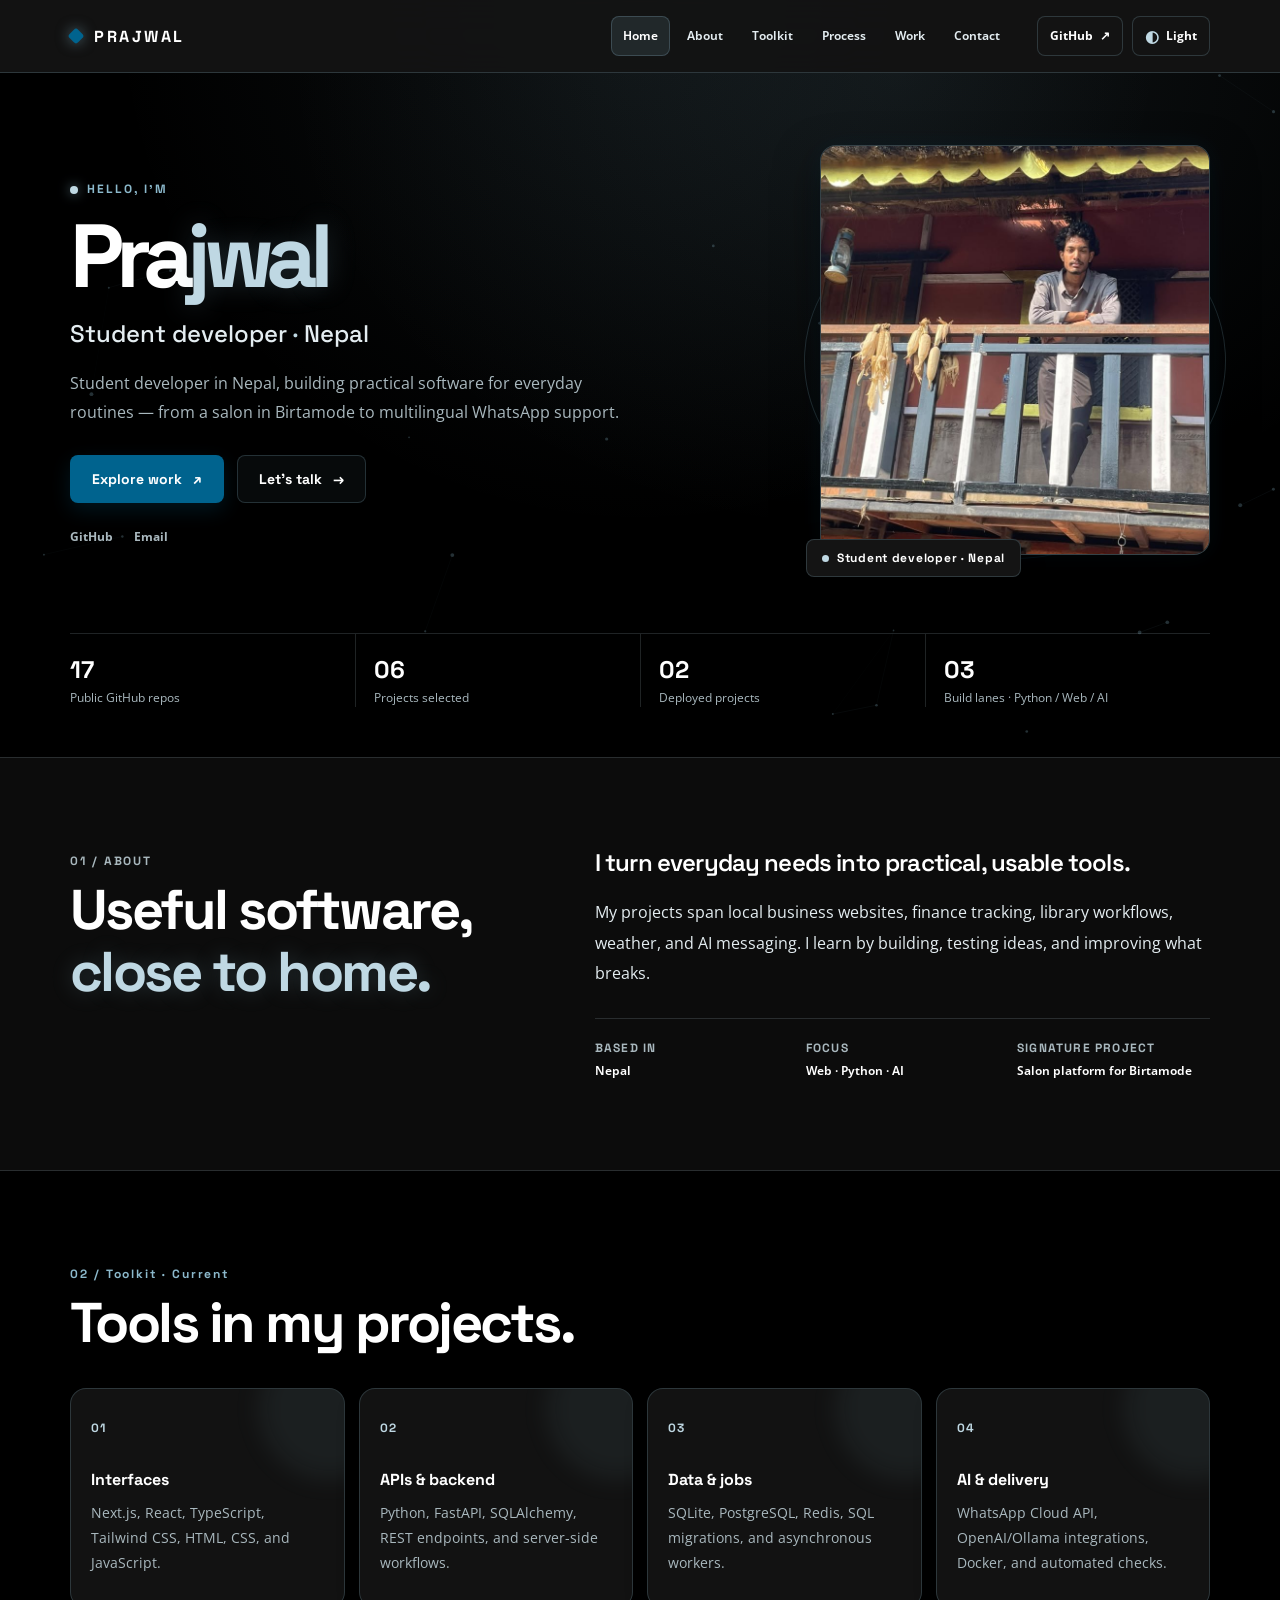
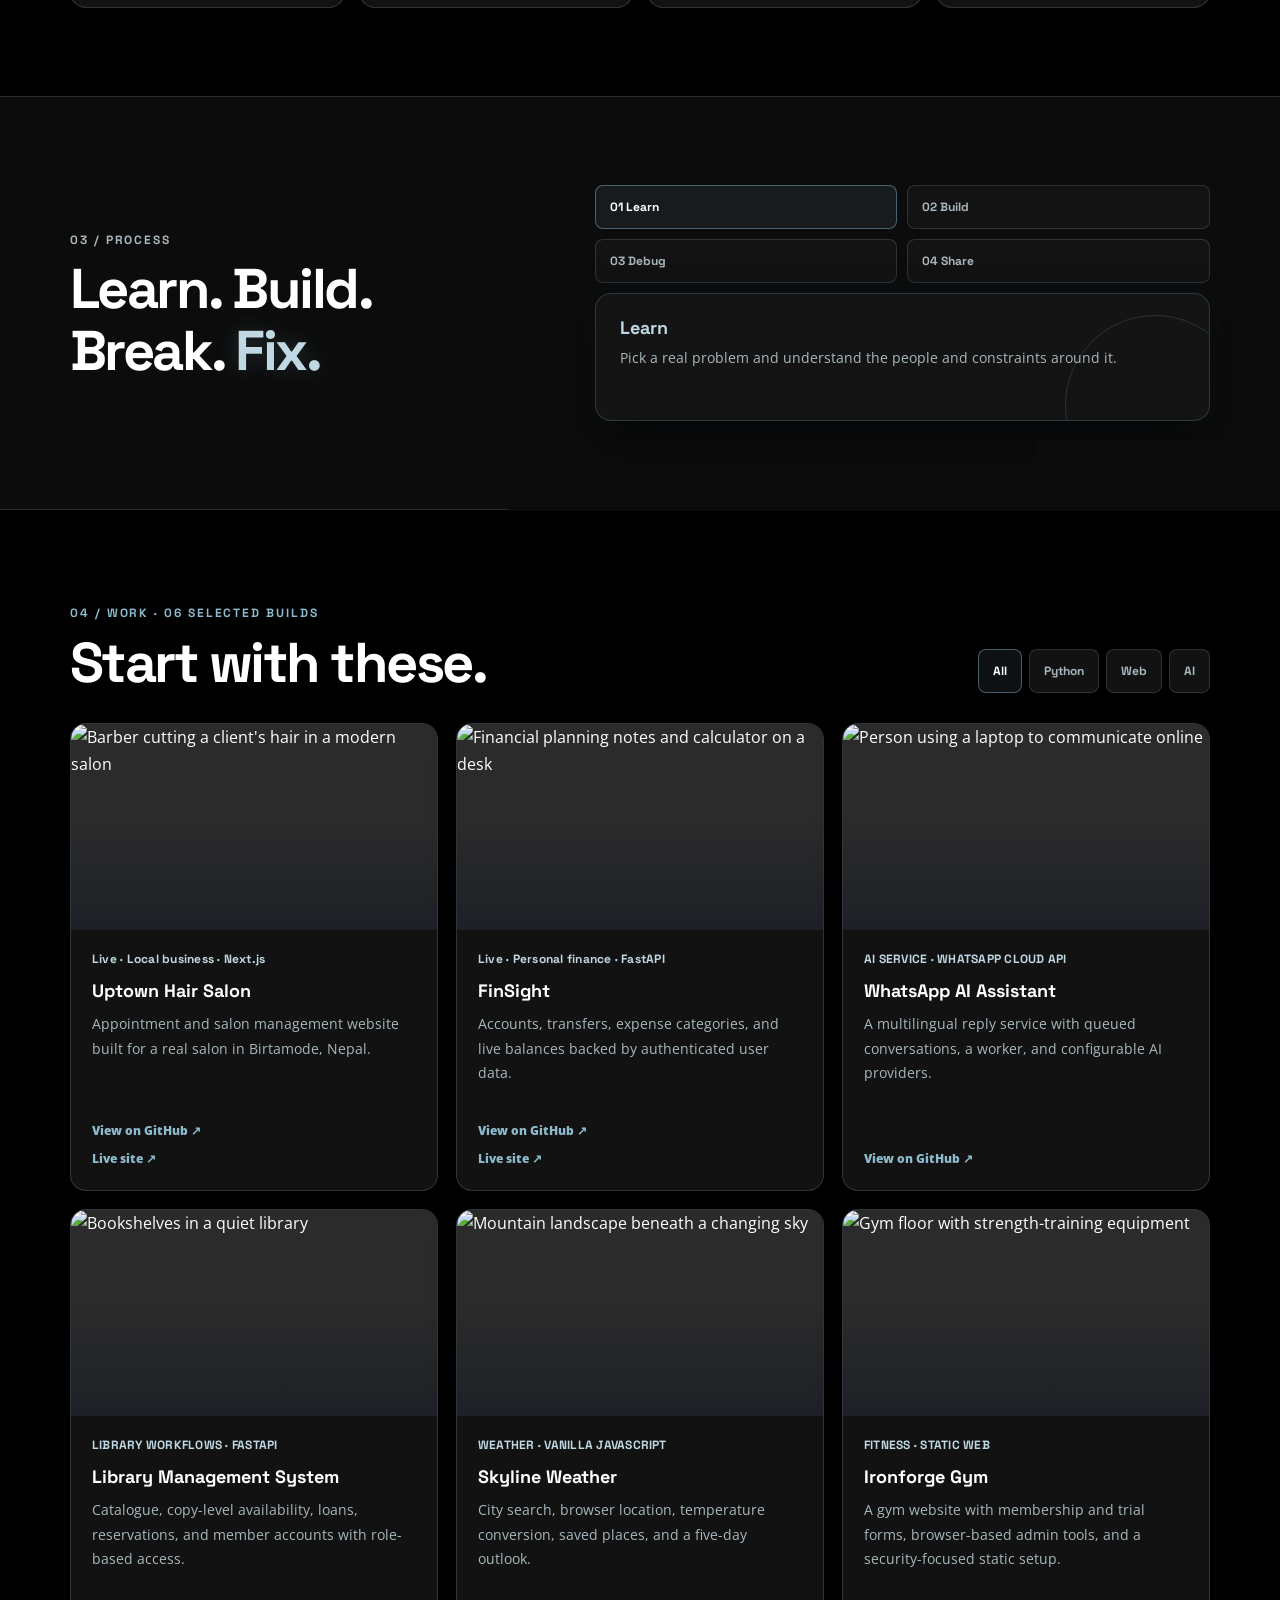
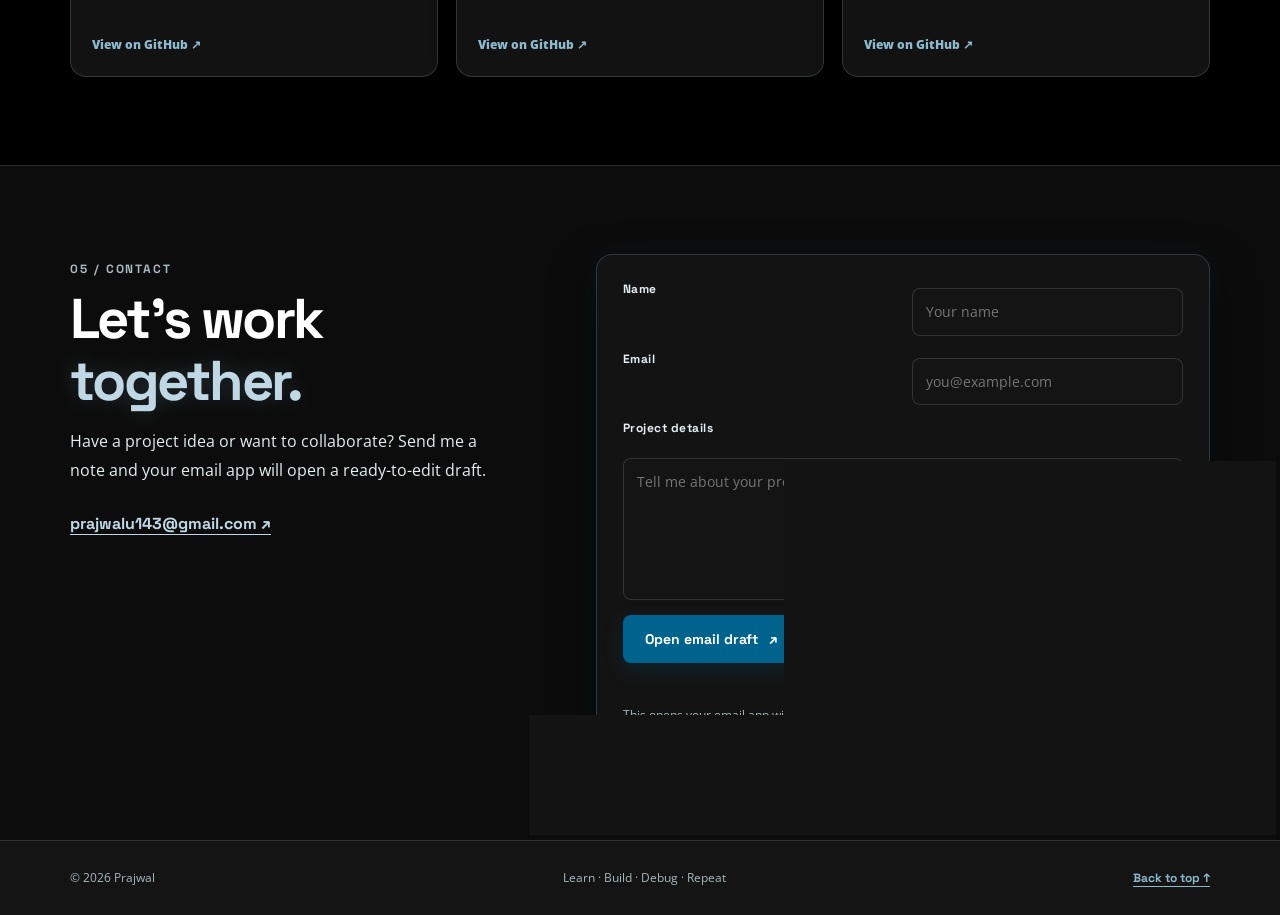
==== commit b62ade58: "fix" ====
--- a/portfolio/index.html
+++ b/portfolio/index.html
@@ -5,7 +5,7 @@
     <meta charset="UTF-8">
     <meta name="viewport" content="width=device-width, initial-scale=1.0">
     <meta name="description" content="Prajwal is a student developer in Nepal building practical web apps, Python services, and AI tools.">
-    <meta name="theme-color" content="#0B1120">
+    <meta name="theme-color" content="#000000">
     <title>Prajwal — Student Developer in Nepal</title>
 
     <!-- Google Fonts: Open Sans & Space Grotesk -->
@@ -59,14 +59,14 @@
                 <div class="hero-copy reveal">
                     <p class="eyebrow"><span></span>Hello, I'm</p>
                     <h1>Pra<span>jwal</span></h1>
-                    <p class="role-line">Student developer <span>·</span> Nepal</p>
+                    <p class="role-line">Student developer <span aria-hidden="true">·</span> Nepal</p>
                     <p class="hero-description">
                         Student developer in Nepal, building practical software for everyday routines —
                         from a salon in Birtamode to multilingual WhatsApp support.
                     </p>
                     <div class="hero-actions">
-                        <a class="btn btn-primary" href="#projects">Explore work <span>↗</span></a>
-                        <a class="btn btn-ghost" href="#contact">Let's talk <span>→</span></a>
+                        <a class="btn btn-primary" href="#projects">Explore work <span aria-hidden="true">↗</span></a>
+                        <a class="btn btn-ghost" href="#contact">Let's talk <span aria-hidden="true">→</span></a>
                     </div>
                     <div class="social-row">
                         <a href="https://github.com/Prajwal-vx" target="_blank" rel="noopener noreferrer">GitHub</a>
@@ -81,7 +81,7 @@
                         <img id="portraitImg" src="assets/profile.jpg" alt="Prajwal on a balcony in Nepal" width="960" height="1280" fetchpriority="high">
                         <span class="portrait-fallback" id="portraitFallback" aria-hidden="true">P</span>
                     </div>
-                    <p class="portrait-status"><i></i>STUDENT DEVELOPER · NEPAL</p>
+                    <p class="portrait-status"><i aria-hidden="true"></i>Student developer · Nepal</p>
                 </div>
             </div>
 
@@ -116,7 +116,7 @@
         <section class="section" id="skills">
             <div class="container">
                 <div class="section-header reveal">
-                    <span class="section-label">02 / TOOLKIT · CURRENT</span>
+                    <span class="section-label">02 / Toolkit · Current</span>
                     <h2 class="section-title">Tools in my projects.</h2>
                 </div>
                 <div class="skills-grid">
@@ -185,7 +185,7 @@
                     <article class="project-card is-featured reveal" data-category="web">
                         <div class="project-visual"><img src="https://images.unsplash.com/photo-1703792686658-24e62d626ed2?auto=format&amp;fit=crop&amp;w=800&amp;q=76" alt="Barber cutting a client's hair in a modern salon" width="800" height="450" loading="lazy" decoding="async"></div>
                         <div class="project-body">
-                            <p>LIVE · LOCAL BUSINESS · NEXT.JS</p>
+                            <p>Live · Local business · Next.js</p>
                             <h3>Uptown Hair Salon</h3>
                             <span>Appointment and salon management website built for a real salon in Birtamode, Nepal.</span>
                             <a href="https://github.com/Prajwal-vx/HairCut" target="_blank" rel="noopener noreferrer">View on GitHub ↗</a>
@@ -196,7 +196,7 @@
                     <article class="project-card is-featured reveal reveal-delay-1" data-category="python">
                         <div class="project-visual"><img src="https://images.unsplash.com/photo-1554224155-8d04cb21cd6c?auto=format&amp;fit=crop&amp;w=800&amp;q=76" alt="Financial planning notes and calculator on a desk" width="800" height="450" loading="lazy" decoding="async"></div>
                         <div class="project-body">
-                            <p>LIVE · PERSONAL FINANCE · FASTAPI</p>
+                            <p>Live · Personal finance · FastAPI</p>
                             <h3>FinSight</h3>
                             <span>Accounts, transfers, expense categories, and live balances backed by authenticated user data.</span>
                             <a href="https://github.com/Prajwal-vx/financial_dasboard" target="_blank" rel="noopener noreferrer">View on GitHub ↗</a>
--- a/portfolio/styles.css
+++ b/portfolio/styles.css
@@ -1,23 +1,29 @@
 :root {
     color-scheme: light;
-    --bg: #F8FAFC;
-    --surface: #FFFFFF;
-    --surface-soft: #F1F5F9;
-    --glass-bg: rgba(255, 255, 255, .84);
-    --glass-border: rgba(37, 99, 235, .16);
-    --ink: #0B1120;
-    --ink-soft: #334155;
-    --muted: #64748B;
-    --line: rgba(15, 23, 42, .12);
-    --brand: #2563EB;
-    --brand-strong: #1D4ED8;
-    --accent: #22D3EE;
+    --bg: #FFFFFF;
+    --surface: #FBFDFF;
+    --surface-soft: #BFD8E3;
+    --glass-bg: rgba(255, 255, 255, .88);
+    --glass-border: rgba(0, 99, 142, .18);
+    --ink: #141414;
+    --ink-soft: #2B2B2B;
+    --muted: #52636B;
+    --line: rgba(20, 20, 20, .14);
+    --brand: #00638E;
+    --brand-strong: #004A6B;
+    --brand-text: #00638E;
+    --accent: #00638E;
     --success: #10B981;
     --warning: #F59E0B;
     --error: #EF4444;
-    --shadow: 0 16px 40px rgba(15, 23, 42, .1);
+    --shadow: 0 16px 40px rgba(20, 20, 20, .12);
     --font-body: "Open Sans", -apple-system, BlinkMacSystemFont, "Segoe UI", sans-serif;
     --font-display: "Space Grotesk", -apple-system, BlinkMacSystemFont, "Segoe UI", sans-serif;
+    --text-xs: .75rem;
+    --text-sm: .875rem;
+    --text-base: 1rem;
+    --text-lg: 1.125rem;
+    --text-xl: 1.5rem;
     --content: 1140px;
     --radius: 16px;
     --radius-sm: 8px;
@@ -26,19 +32,20 @@
 }
 :root.dark, body.dark {
     color-scheme: dark;
-    --bg: #0B1120;
-    --surface: #1E293B;
-    --surface-soft: #1E293B;
-    --glass-bg: rgba(15, 23, 42, .84);
-    --glass-border: rgba(34, 211, 238, .2);
-    --ink: #F8FAFC;
-    --ink-soft: #CBD5E1;
-    --muted: #94A3B8;
-    --line: rgba(148, 163, 184, .16);
-    --brand: #2563EB;
-    --brand-strong: #3B82F6;
-    --accent: #22D3EE;
-    --shadow: 0 18px 44px rgba(0, 0, 0, .45), 0 0 26px rgba(34, 211, 238, .08);
+    --bg: #000000;
+    --surface: #141414;
+    --surface-soft: #2B2B2B;
+    --glass-bg: rgba(20, 20, 20, .9);
+    --glass-border: rgba(140, 185, 204, .22);
+    --ink: #FFFFFF;
+    --ink-soft: #E4EDF1;
+    --muted: #A9B8BE;
+    --line: rgba(191, 216, 227, .16);
+    --brand: #00638E;
+    --brand-strong: #8CB9CC;
+    --brand-text: #8CB9CC;
+    --accent: #BFD8E3;
+    --shadow: 0 18px 44px rgba(0, 0, 0, .5), 0 0 26px rgba(0, 99, 142, .12);
 }
 *, *::before, *::after { box-sizing: border-box; }
 html { scroll-behavior: smooth; scroll-padding-top: 84px; }
@@ -52,7 +59,7 @@
     transition: background-color .3s ease, color .3s ease;
 }
 *, *::before, *::after { box-sizing: border-box; }
-body { background-image: radial-gradient(circle at 50% 0%, rgba(34, 211, 238, .08), transparent 48%); background-attachment: fixed; }
+body { background-image: radial-gradient(circle at 50% 0%, rgba(140, 185, 204, .08), transparent 48%); background-attachment: fixed; }
 body.menu-open { overflow: hidden; }
 button, input, textarea { font: inherit; }
 button { color: inherit; }
@@ -81,33 +88,33 @@
     50% { opacity: 1; }
 }
 @keyframes glowPulse {
-    0%, 100% { box-shadow: 0 0 0 rgba(34, 211, 238, 0), 0 0 0 rgba(37, 99, 235, 0); }
-    50% { box-shadow: 0 0 24px rgba(34, 211, 238, .22), 0 0 36px rgba(37, 99, 235, .16); }
-}
-#progress { position: fixed; z-index: 1200; top: 0; left: 0; width: 0; height: 3px; background: linear-gradient(90deg, var(--brand), var(--accent)); box-shadow: 0 0 12px rgba(34, 211, 238, .42); pointer-events: none; transition: width .08s linear; }
+    0%, 100% { box-shadow: 0 0 0 rgba(140, 185, 204, 0), 0 0 0 rgba(0, 99, 142, 0); }
+    50% { box-shadow: 0 0 24px rgba(140, 185, 204, .22), 0 0 36px rgba(0, 99, 142, .16); }
+}
+#progress { position: fixed; z-index: 1200; top: 0; left: 0; width: 0; height: 3px; background: linear-gradient(90deg, var(--brand), var(--accent)); box-shadow: 0 0 12px rgba(140, 185, 204, .42); pointer-events: none; transition: width .08s linear; }
 .container { width: min(100%, var(--content)); margin-inline: auto; }
 .skip-link { position: fixed; z-index: 2000; top: 12px; left: 12px; padding: 10px 16px; transform: translateY(-160%); border-radius: var(--radius-sm); background: var(--brand); color: #fff; font-weight: 700; }
 .skip-link:focus { transform: translateY(0); }
 .sr-only { position: absolute; width: 1px; height: 1px; padding: 0; margin: -1px; overflow: hidden; clip: rect(0,0,0,0); white-space: nowrap; border: 0; }
 ::-webkit-scrollbar { width: 9px; }
 ::-webkit-scrollbar-track { background: var(--bg); }
-::-webkit-scrollbar-thumb { background: rgba(34, 211, 238, .5); border: 2px solid var(--bg); border-radius: 99px; }
+::-webkit-scrollbar-thumb { background: rgba(140, 185, 204, .5); border: 2px solid var(--bg); border-radius: 99px; }
 
 /* Header and navigation */
 .site-header { position: sticky; z-index: 1000; top: 0; border-bottom: 1px solid var(--glass-border); background: var(--glass-bg); backdrop-filter: blur(18px) saturate(150%); transition: box-shadow .25s ease; }
 .site-header.scrolled { box-shadow: 0 8px 24px rgba(0,0,0,.22); }
 .nav { width: min(calc(100% - 40px), var(--content)); min-height: 72px; display: flex; align-items: center; gap: 25px; margin-inline: auto; }
 .brand { display: inline-flex; align-items: center; gap: 12px; margin-right: auto; color: var(--ink); font: 800 1rem var(--font-display); letter-spacing: .16em; }
-.brand-mark { width: 12px; height: 12px; transform: rotate(45deg); border-radius: 3px; background: var(--brand); box-shadow: 0 0 14px rgba(34, 211, 238, .55); }
+.brand-mark { width: 12px; height: 12px; transform: rotate(45deg); border-radius: 3px; background: var(--brand); box-shadow: 0 0 14px rgba(140, 185, 204, .55); }
 .nav-links { display: flex; align-items: center; gap: 5px; margin: 0; padding: 0; list-style: none; }
-.nav-link { min-height: 40px; display: inline-flex; align-items: center; padding: 7px 12px; border-radius: var(--radius-sm); color: var(--ink-soft); font-size: .82rem; font-weight: 650; transition: color .2s ease, background .2s ease, transform .2s ease; }
-.nav-link:hover, .nav-link.active { background: rgba(34, 211, 238, .12); color: var(--ink); }
+.nav-link { min-height: 40px; display: inline-flex; align-items: center; padding: 7px 12px; border-radius: var(--radius-sm); color: var(--ink-soft); font-size: var(--text-xs); font-weight: 650; transition: color .2s ease, background .2s ease, transform .2s ease; }
+.nav-link:hover, .nav-link.active { background: rgba(140, 185, 204, .12); color: var(--ink); }
 .nav-link:hover { transform: translateY(-1px); }
-.nav-link.active { box-shadow: inset 0 0 0 1px rgba(34, 211, 238, .25); }
+.nav-link.active { box-shadow: inset 0 0 0 1px rgba(140, 185, 204, .25); }
 .nav-actions { display: flex; align-items: center; gap: 9px; }
-.icon-button, .theme-toggle { min-height: 40px; display: inline-flex; align-items: center; justify-content: center; gap: 7px; padding: 0 12px; border: 1px solid var(--glass-border); border-radius: var(--radius-sm); background: var(--glass-bg); color: var(--ink); font-size: .77rem; font-weight: 700; cursor: pointer; transition: all var(--transition-base); }
-.icon-button:hover, .theme-toggle:hover { border-color: var(--brand); background: rgba(34, 211, 238, .14); transform: translateY(-1px); }
-.theme-toggle > span:first-child { color: var(--accent); font-size: 1.05rem; }
+.icon-button, .theme-toggle { min-height: 40px; display: inline-flex; align-items: center; justify-content: center; gap: 7px; padding: 0 12px; border: 1px solid var(--glass-border); border-radius: var(--radius-sm); background: var(--glass-bg); color: var(--ink); font-size: var(--text-xs); font-weight: 700; cursor: pointer; transition: all var(--transition-base); }
+.icon-button:hover, .theme-toggle:hover { border-color: var(--brand); background: rgba(140, 185, 204, .14); transform: translateY(-1px); }
+.theme-toggle > span:first-child { color: var(--accent); font-size: var(--text-base); }
 .menu-toggle { display: none; min-width: 44px; min-height: 44px; padding: 9px; border: 1px solid var(--glass-border); border-radius: var(--radius-sm); background: var(--surface); cursor: pointer; transition: transform var(--transition-base), border-color var(--transition-base); }
 .menu-toggle span { display: block; width: 20px; height: 2px; margin: 4px auto; background: currentColor; transition: transform .2s ease, opacity .2s ease; }
 body.menu-open .menu-toggle span:first-child { transform: translateY(3px) rotate(45deg); }
@@ -118,121 +125,122 @@
 .section { position: relative; padding: 88px 24px; scroll-margin-top: 72px; }
 .section.surface { border-block: 1px solid var(--line); background: color-mix(in srgb, var(--surface) 62%, transparent); backdrop-filter: blur(14px); }
 .section-header { margin-bottom: 34px; }
-.section-label, .section-number, .eyebrow { display: inline-block; margin: 0 0 10px; color: var(--brand); font: 800 .76rem/1.4 var(--font-display); letter-spacing: .16em; text-transform: uppercase; }
+.section-label, .section-number, .eyebrow { display: inline-block; margin: 0 0 10px; color: var(--brand-text); font: 800 var(--text-xs)/1.4 var(--font-display); letter-spacing: .16em; text-transform: uppercase; }
 .section-number { color: var(--muted); }
+.section-label { text-transform: none; }
 .section-title { margin: 0; color: var(--ink); font: 700 clamp(2.1rem, 4.5vw, 3.5rem)/1.1 var(--font-display); letter-spacing: -.045em; }
-.section-title em { color: var(--accent); font-style: normal; text-shadow: 0 0 22px rgba(34, 211, 238, .23); }
+.section-title em { color: var(--accent); font-style: normal; text-shadow: 0 0 22px rgba(140, 185, 204, .23); }
 .split { display: grid; grid-template-columns: .85fr 1.15fr; gap: 70px; align-items: start; }
 .container { width: min(100%, var(--content)); margin-inline: auto; }
 
 /* Hero */
-.hero { min-height: 640px; padding-top: 72px; padding-bottom: 50px; overflow: hidden; background: radial-gradient(ellipse at 70% 0%, rgba(34, 211, 238, .1), transparent 48%); }
+.hero { min-height: 640px; padding-top: 72px; padding-bottom: 50px; overflow: hidden; background: radial-gradient(ellipse at 70% 0%, rgba(140, 185, 204, .1), transparent 48%); }
 #particle-canvas { position: absolute; z-index: 0; inset: 0; width: 100%; height: 100%; opacity: .42; pointer-events: none; }
 .hero-grid, .hero-metrics { position: relative; z-index: 1; }
 .hero-grid { display: grid; grid-template-columns: 1.15fr .85fr; gap: 64px; align-items: center; }
 .hero-copy .eyebrow { display: inline-flex; align-items: center; gap: 9px; margin-bottom: 14px; }
-.hero-copy .eyebrow span { width: 8px; height: 8px; border-radius: 50%; background: var(--accent); box-shadow: 0 0 12px rgba(34, 211, 238, .65); }
+.hero-copy .eyebrow span { width: 8px; height: 8px; border-radius: 50%; background: var(--accent); box-shadow: 0 0 12px rgba(140, 185, 204, .65); }
 .hero-copy h1 { margin: 0; color: var(--ink); font: 800 clamp(3.4rem, 7vw, 6.2rem)/.99 var(--font-display); letter-spacing: -.085em; }
-.hero-copy h1 span { color: var(--accent); text-shadow: 0 0 28px rgba(34, 211, 238, .24); }
-.role-line { margin: 17px 0 0; color: var(--ink-soft); font: 500 clamp(1.1rem, 2.2vw, 1.55rem) var(--font-display); }
+.hero-copy h1 span { color: var(--accent); text-shadow: 0 0 28px rgba(140, 185, 204, .24); }
+.role-line { margin: 17px 0 0; color: var(--ink-soft); font: 500 var(--text-xl) var(--font-display); }
 .role-line span { color: var(--accent); }
-.hero-description { max-width: 555px; margin: 20px 0 0; color: var(--muted); font-size: .98rem; line-height: 1.85; }
+.hero-description { max-width: 555px; margin: 20px 0 0; color: var(--muted); font-size: var(--text-base); line-height: 1.85; }
 .hero-actions { display: flex; flex-wrap: wrap; gap: 13px; margin-top: 27px; }
-.btn { min-height: 48px; display: inline-flex; align-items: center; justify-content: center; gap: 11px; padding: 0 21px; border: 1px solid transparent; border-radius: var(--radius-sm); font: 700 .85rem var(--font-display); cursor: pointer; transition: transform .22s var(--ease-out), background .22s ease, border-color .22s ease, box-shadow .22s ease; }
+.btn { min-height: 48px; display: inline-flex; align-items: center; justify-content: center; gap: 11px; padding: 0 21px; border: 1px solid transparent; border-radius: var(--radius-sm); font: 700 var(--text-sm) var(--font-display); cursor: pointer; transition: transform .22s var(--ease-out), background .22s ease, border-color .22s ease, box-shadow .22s ease; }
 .btn:hover { transform: translateY(-2px) scale(1.01); }
-.btn-primary { background: var(--brand); color: #fff; box-shadow: 0 7px 20px rgba(37, 99, 235, .22); }
-.btn-primary:hover { background: var(--brand-strong); box-shadow: 0 9px 25px rgba(37, 99, 235, .32); }
-.btn-ghost { border-color: var(--glass-border); background: rgba(34, 211, 238, .05); color: var(--ink); }
-.btn-ghost:hover { border-color: var(--accent); background: rgba(34, 211, 238, .12); }
+.btn-primary { background: var(--brand); color: #fff; box-shadow: 0 7px 20px rgba(0, 99, 142, .22); }
+.btn-primary:hover { background: var(--brand-strong); box-shadow: 0 9px 25px rgba(0, 99, 142, .32); }
+.btn-ghost { border-color: var(--glass-border); background: rgba(140, 185, 204, .05); color: var(--ink); }
+.btn-ghost:hover { border-color: var(--accent); background: rgba(140, 185, 204, .12); }
 .social-row { display: flex; gap: 21px; margin-top: 24px; }
-.social-row a { color: var(--muted); font-size: .78rem; font-weight: 700; text-decoration: underline; text-decoration-color: transparent; text-underline-offset: 4px; }
+.social-row a { color: var(--muted); font-size: var(--text-xs); font-weight: 700; text-decoration: underline; text-decoration-color: transparent; text-underline-offset: 4px; }
 .social-row a:hover { color: var(--accent); text-decoration-color: currentColor; }
 
 /* Portrait */
 .portrait-wrap { position: relative; width: min(100%, 390px); justify-self: end; padding-bottom: 22px; }
-.portrait-frame { position: relative; aspect-ratio: 1 / 1.05; overflow: hidden; border: 1px solid rgba(34, 211, 238, .28); border-radius: var(--radius); background: var(--surface); box-shadow: var(--shadow); animation: floatCard 7s ease-in-out infinite; }
+.portrait-frame { position: relative; aspect-ratio: 1 / 1.05; overflow: hidden; border: 1px solid rgba(140, 185, 204, .28); border-radius: var(--radius); background: var(--surface); box-shadow: var(--shadow); animation: floatCard 7s ease-in-out infinite; }
 .portrait-frame img { display: block; width: 100%; height: 100%; object-fit: cover; object-position: center 39%; transform: scale(1.2); transition: transform .45s var(--ease-out), filter .45s ease; }
 .portrait-frame:hover img { transform: scale(1.24); filter: saturate(1.05); }
 .portrait-fallback { display: none; width: 100%; height: 100%; place-items: center; color: var(--accent); font: 700 8rem var(--font-display); }
-.portrait-status { position: absolute; bottom: 0; left: -14px; margin: 0; padding: 10px 15px; border: 1px solid var(--glass-border); border-radius: var(--radius-sm); background: var(--surface); color: var(--ink); font: 800 .66rem var(--font-display); letter-spacing: .1em; box-shadow: 0 8px 24px rgba(0,0,0,.3); animation: glowPulse 4s ease-in-out infinite; }
+.portrait-status { position: absolute; bottom: 0; left: -14px; margin: 0; padding: 10px 15px; border: 1px solid var(--glass-border); border-radius: var(--radius-sm); background: var(--surface); color: var(--ink); font: 800 var(--text-xs) var(--font-display); letter-spacing: .06em; box-shadow: 0 8px 24px rgba(0,0,0,.3); animation: glowPulse 4s ease-in-out infinite; }
 .portrait-status i { display: inline-block; width: 7px; height: 7px; margin-right: 8px; border-radius: 50%; background: var(--accent); }
-.portrait-orbit { position: absolute; z-index: -1; border: 1px solid rgba(34, 211, 238, .22); border-radius: 50%; pointer-events: none; animation: orbitFloat 16s linear infinite; }
+.portrait-orbit { position: absolute; z-index: -1; border: 1px solid rgba(140, 185, 204, .22); border-radius: 50%; pointer-events: none; animation: orbitFloat 16s linear infinite; }
 .orbit-one { width: 108%; height: 78%; top: 11%; left: -4%; animation-name: orbitFloat; }
-.orbit-two { width: 96%; height: 92%; top: 4%; left: 2%; border-color: rgba(37, 99, 235, .22); animation-name: orbitFloatAlt; animation-duration: 20s; }
+.orbit-two { width: 96%; height: 92%; top: 4%; left: 2%; border-color: rgba(0, 99, 142, .22); animation-name: orbitFloatAlt; animation-duration: 20s; }
 .hero-metrics { display: grid; grid-template-columns: repeat(4, 1fr); margin-top: 56px; border-top: 1px solid var(--line); }
 .hero-metrics div { display: grid; gap: 4px; padding: 20px 18px 0; border-left: 1px solid var(--line); }
 .hero-metrics div:first-child { padding-left: 0; border-left: 0; }
-.hero-metrics strong { color: var(--ink); font: 700 1.6rem var(--font-display); }
-.hero-metrics small { color: var(--muted); font-size: .68rem; line-height: 1.5; }
+.hero-metrics strong { color: var(--ink); font: 700 var(--text-xl) var(--font-display); }
+.hero-metrics small { color: var(--muted); font-size: var(--text-xs); line-height: 1.5; }
 
 /* About */
-.about-copy > p { margin: 0 0 17px; color: var(--ink-soft); font-size: .94rem; line-height: 1.9; }
-.about-copy .large { color: var(--ink); font: 600 clamp(1.35rem, 2.2vw, 1.8rem)/1.45 var(--font-display); letter-spacing: -.035em; }
+.about-copy > p { margin: 0 0 17px; color: var(--ink-soft); font-size: var(--text-base); line-height: 1.9; }
+.about-copy .large { color: var(--ink); font: 600 var(--text-xl)/1.45 var(--font-display); letter-spacing: -.035em; }
 .about-facts { display: grid; grid-template-columns: repeat(3, 1fr); gap: 18px; margin-top: 30px; padding-top: 21px; border-top: 1px solid var(--line); }
 .about-facts div { display: grid; gap: 5px; }
-.about-facts b { color: var(--muted); font: 700 .61rem var(--font-display); letter-spacing: .1em; text-transform: uppercase; }
-.about-facts span { color: var(--ink); font-size: .75rem; font-weight: 650; }
+.about-facts b { color: var(--muted); font: 700 var(--text-xs) var(--font-display); letter-spacing: .1em; text-transform: uppercase; }
+.about-facts span { color: var(--ink); font-size: var(--text-xs); font-weight: 650; }
 
 /* Skills */
 .skills-grid { display: grid; grid-template-columns: repeat(4, minmax(0, 1fr)); gap: 14px; }
 .skill-card { position: relative; min-height: 220px; padding: 24px 20px; overflow: hidden; border: 1px solid var(--glass-border); border-radius: var(--radius); background: var(--glass-bg); box-shadow: 0 8px 24px rgba(0,0,0,.15); transition: transform .24s var(--ease-out), border-color .24s ease, box-shadow .24s ease; }
-.skill-card::before { position: absolute; top: -50px; right: -55px; width: 140px; height: 140px; border-radius: 50%; background: rgba(34, 211, 238, .08); content: ""; filter: blur(12px); animation: softGlow 5s ease-in-out infinite; }
-.skill-card:hover { transform: translateY(-4px) scale(1.01); border-color: rgba(34, 211, 238, .42); box-shadow: 0 15px 32px rgba(0,0,0,.22); }
-.skill-card > span:first-child { color: var(--accent); font: 700 .7rem var(--font-display); letter-spacing: .1em; }
-.skill-card h3 { position: relative; margin: 29px 0 10px; color: var(--ink); font: 700 1.05rem var(--font-display); }
-.skill-card p { position: relative; margin: 0; color: var(--muted); font-size: .78rem; line-height: 1.8; }
+.skill-card::before { position: absolute; top: -50px; right: -55px; width: 140px; height: 140px; border-radius: 50%; background: rgba(140, 185, 204, .08); content: ""; filter: blur(12px); animation: softGlow 5s ease-in-out infinite; }
+.skill-card:hover { transform: translateY(-4px) scale(1.01); border-color: rgba(140, 185, 204, .42); box-shadow: 0 15px 32px rgba(0,0,0,.22); }
+.skill-card > span:first-child { color: var(--accent); font: 700 var(--text-xs) var(--font-display); letter-spacing: .1em; }
+.skill-card h3 { position: relative; margin: 29px 0 10px; color: var(--ink); font: 700 var(--text-base) var(--font-display); }
+.skill-card p { position: relative; margin: 0; color: var(--muted); font-size: var(--text-sm); line-height: 1.8; }
 
 /* Learning process */
 .workflow-layout { align-items: center; }
 .workflow { display: grid; grid-template-columns: repeat(2, minmax(0, 1fr)); gap: 10px; }
-.workflow-step { min-height: 56px; padding: 10px 14px; border: 1px solid var(--line); border-radius: var(--radius-sm); background: var(--glass-bg); color: var(--muted); font: 700 .76rem var(--font-display); text-align: left; cursor: pointer; transition: border-color .2s ease, background .2s ease, color .2s ease; }
-.workflow-step:hover, .workflow-step.active { border-color: rgba(34, 211, 238, .45); background: rgba(34, 211, 238, .09); color: var(--ink); }
+.workflow-step, .filter { min-height: 44px; padding: 0 14px; border: 1px solid var(--line); border-radius: var(--radius-sm); background: var(--glass-bg); color: var(--muted); font: 700 var(--text-xs) var(--font-display); cursor: pointer; transition: border-color .2s ease, background .2s ease, color .2s ease; }
+.workflow-step { text-align: left; }
+.filter { text-align: center; }
+.workflow-step:hover, .workflow-step.active, .filter:hover, .filter.active { border-color: rgba(140, 185, 204, .45); background: rgba(140, 185, 204, .09); color: var(--ink); }
 .workflow-panel { position: relative; grid-column: 1 / -1; min-height: 128px; padding: 22px 24px; overflow: hidden; border: 1px solid var(--glass-border); border-radius: var(--radius); background: var(--surface); box-shadow: var(--shadow); }
-.workflow-panel::after { position: absolute; right: -36px; bottom: -75px; width: 180px; height: 180px; border: 1px solid rgba(34, 211, 238, .18); border-radius: 50%; content: ""; }
-.workflow-panel h3 { position: relative; z-index: 1; margin: 0 0 7px; color: var(--accent); font: 700 1.12rem var(--font-display); }
-.workflow-panel p { position: relative; z-index: 1; max-width: 520px; margin: 0; color: var(--muted); font-size: .8rem; line-height: 1.75; }
+.workflow-panel::after { position: absolute; right: -36px; bottom: -75px; width: 180px; height: 180px; border: 1px solid rgba(140, 185, 204, .18); border-radius: 50%; content: ""; }
+.workflow-panel h3 { position: relative; z-index: 1; margin: 0 0 7px; color: var(--accent); font: 700 var(--text-lg) var(--font-display); }
+.workflow-panel p { position: relative; z-index: 1; max-width: 520px; margin: 0; color: var(--muted); font-size: var(--text-sm); line-height: 1.75; }
 
 /* Projects */
 .projects-head { display: flex; justify-content: space-between; align-items: end; gap: 30px; margin-bottom: 30px; }
 .projects-head .section-header { margin-bottom: 0; }
 .filters { display: flex; flex-wrap: wrap; gap: 7px; }
-.filter { min-height: 36px; padding: 0 12px; border: 1px solid var(--line); border-radius: 999px; background: transparent; color: var(--muted); font-size: .68rem; font-weight: 700; cursor: pointer; transition: all .2s ease; }
-.filter:hover, .filter.active { border-color: var(--brand); background: var(--brand); color: #fff; }
 .projects-grid { display: grid; grid-template-columns: repeat(3, minmax(0, 1fr)); gap: 18px; }
 .project-card { display: flex; flex-direction: column; overflow: hidden; border: 1px solid var(--glass-border); border-radius: var(--radius); background: var(--glass-bg); box-shadow: 0 9px 28px rgba(0,0,0,.17); transition: transform .25s var(--ease-out), border-color .25s ease, box-shadow .25s ease; }
-.project-card:hover { transform: translateY(-4px) scale(1.01); border-color: rgba(34, 211, 238, .4); box-shadow: 0 16px 38px rgba(0,0,0,.25); }
+.project-card:hover { transform: translateY(-4px) scale(1.01); border-color: rgba(140, 185, 204, .4); box-shadow: 0 16px 38px rgba(0,0,0,.25); }
 .project-card.is-hidden { display: none; }
 .project-visual { position: relative; aspect-ratio: 16 / 9; overflow: hidden; background: var(--surface-soft); }
 .project-visual img { width: 100%; height: 100%; object-fit: cover; transition: transform .4s var(--ease-out); }
 .project-card:hover .project-visual img { transform: scale(1.045); }
 .project-visual::after { position: absolute; inset: 45% 0 0; background: linear-gradient(transparent, rgba(11, 17, 32, .4)); content: ""; pointer-events: none; }
 .project-body { min-height: 260px; display: flex; flex-direction: column; align-items: flex-start; padding: 21px; }
-.project-body p { margin: 0 0 12px; color: var(--accent); font: 700 .61rem var(--font-display); letter-spacing: .1em; text-transform: uppercase; }
-.project-body h3 { margin: 0 0 10px; color: var(--ink); font: 700 1.08rem var(--font-display); }
-.project-body > span { margin-bottom: 18px; color: var(--muted); font-size: .77rem; line-height: 1.75; }
-.project-body a { margin-top: auto; color: var(--brand-strong); font-size: .73rem; font-weight: 800; text-decoration: underline; text-decoration-color: transparent; text-underline-offset: 4px; }
+.project-body p { margin: 0 0 12px; color: var(--accent); font: 700 var(--text-xs) var(--font-display); letter-spacing: .02em; }
+.project-body h3 { margin: 0 0 10px; color: var(--ink); font: 700 var(--text-lg) var(--font-display); }
+.project-body > span { margin-bottom: 18px; color: var(--muted); font-size: var(--text-sm); line-height: 1.75; }
+.project-body a { margin-top: auto; color: var(--brand-strong); font-size: var(--text-xs); font-weight: 800; text-decoration: underline; text-decoration-color: transparent; text-underline-offset: 4px; }
 .project-body a + a { margin-top: 8px; }
 .project-body a:hover { color: var(--accent); text-decoration-color: currentColor; }
 
 /* Contact form */
 .contact-layout { display: grid; grid-template-columns: .85fr 1.15fr; gap: 72px; align-items: start; }
-.contact-layout .section-heading > p:not(.section-number) { max-width: 440px; color: var(--ink-soft); font-size: 1rem; line-height: 1.8; }
-.email-link { display: inline-block; margin-top: 12px; color: var(--accent); font: 700 1rem var(--font-display); text-decoration: underline; text-underline-offset: 5px; }
+.contact-layout .section-heading > p:not(.section-number) { max-width: 440px; color: var(--ink-soft); font-size: var(--text-base); line-height: 1.8; }
+.email-link { display: inline-block; margin-top: 12px; color: var(--accent); font: 700 var(--text-base) var(--font-display); text-decoration: underline; text-underline-offset: 5px; }
 .email-link:hover { color: var(--brand-strong); }
 .contact-form { display: grid; grid-template-columns: 1fr 1fr; gap: 15px 18px; padding: 26px; border: 1px solid var(--glass-border); border-radius: var(--radius); background: var(--glass-bg); box-shadow: var(--shadow); }
-.contact-form label { color: var(--ink-soft); font: 750 .75rem var(--font-display); letter-spacing: .04em; }
-.contact-form input, .contact-form textarea { width: 100%; min-height: 47px; margin-top: 7px; padding: 11px 13px; border: 1px solid var(--line); border-radius: var(--radius-sm); background: var(--surface); color: var(--ink); font-size: .85rem; }
-.contact-form input:focus, .contact-form textarea:focus { border-color: var(--brand); outline: none; box-shadow: 0 0 0 3px rgba(34, 211, 238, .16); }
+.contact-form label { color: var(--ink-soft); font: 750 var(--text-xs) var(--font-display); letter-spacing: .04em; }
+.contact-form input, .contact-form textarea { width: 100%; min-height: 47px; margin-top: 7px; padding: 11px 13px; border: 1px solid var(--line); border-radius: var(--radius-sm); background: var(--surface); color: var(--ink); font-size: var(--text-sm); }
+.contact-form input:focus, .contact-form textarea:focus { border-color: var(--brand); outline: none; box-shadow: 0 0 0 3px rgba(140, 185, 204, .16); }
 .contact-form label[for="contactMessage"], .contact-form textarea, .contact-form .btn, .contact-form .form-status, .contact-form .form-note { grid-column: 1 / -1; }
 .contact-form textarea { min-height: 125px; resize: vertical; }
 .contact-form .btn { justify-self: start; min-width: 170px; }
-.form-status { min-height: 1.2em; margin: 0; color: var(--success); font-size: .84rem; font-weight: 650; }
-.form-note { margin: -5px 0 0; color: var(--muted); font-size: .68rem; line-height: 1.6; }
+.form-status { min-height: 1.2em; margin: 0; color: var(--success); font-size: var(--text-sm); font-weight: 650; }
+.form-note { margin: -5px 0 0; color: var(--muted); font-size: var(--text-xs); line-height: 1.6; }
 
 /* Footer and motion */
 .footer { padding: 27px 24px; border-top: 1px solid var(--line); background: var(--surface); }
-.footer-inner { width: min(100%, var(--content)); display: flex; justify-content: space-between; align-items: center; flex-wrap: wrap; gap: 15px; margin-inline: auto; color: var(--muted); font-size: .78rem; }
-.footer-inner a { color: var(--brand-strong); font: 700 .8rem var(--font-display); text-decoration: underline; text-underline-offset: 4px; }
+.footer-inner { width: min(100%, var(--content)); display: flex; justify-content: space-between; align-items: center; flex-wrap: wrap; gap: 15px; margin-inline: auto; color: var(--muted); font-size: var(--text-xs); }
+.footer-inner a { color: var(--brand-strong); font: 700 var(--text-xs) var(--font-display); text-decoration: underline; text-underline-offset: 4px; }
 .reveal { opacity: 1; transform: none; }
 .js .reveal { opacity: 0; transform: translate3d(0, 18px, 0) scale(.985); transition: opacity .7s var(--ease-out), transform .7s var(--ease-out); }
 .js .reveal.visible { opacity: 1; transform: translate3d(0, 0, 0) scale(1); }
@@ -254,7 +262,7 @@
 
 @media (max-width: 980px) {
     .nav { gap: 12px; }
-    .nav-link { padding-inline: 9px; font-size: .76rem; }
+    .nav-link { padding-inline: 9px; }
     .hero-grid { gap: 40px; }
     .split, .contact-layout { gap: 42px; }
     .skills-grid { grid-template-columns: repeat(2, minmax(0, 1fr)); }
@@ -287,8 +295,8 @@
 }
 @media (max-width: 480px) {
     .nav { width: calc(100% - 24px); }
-    .brand { font-size: .88rem; letter-spacing: .12em; }
-    .icon-button { min-height: 38px; padding-inline: 9px; font-size: .7rem; }
+    .brand { font-size: var(--text-sm); letter-spacing: .12em; }
+    .icon-button { min-height: 38px; padding-inline: 9px; }
     .theme-toggle { min-height: 38px; padding-inline: 9px; }
     .theme-label { display: none; }
     .section { padding: 54px 16px; }
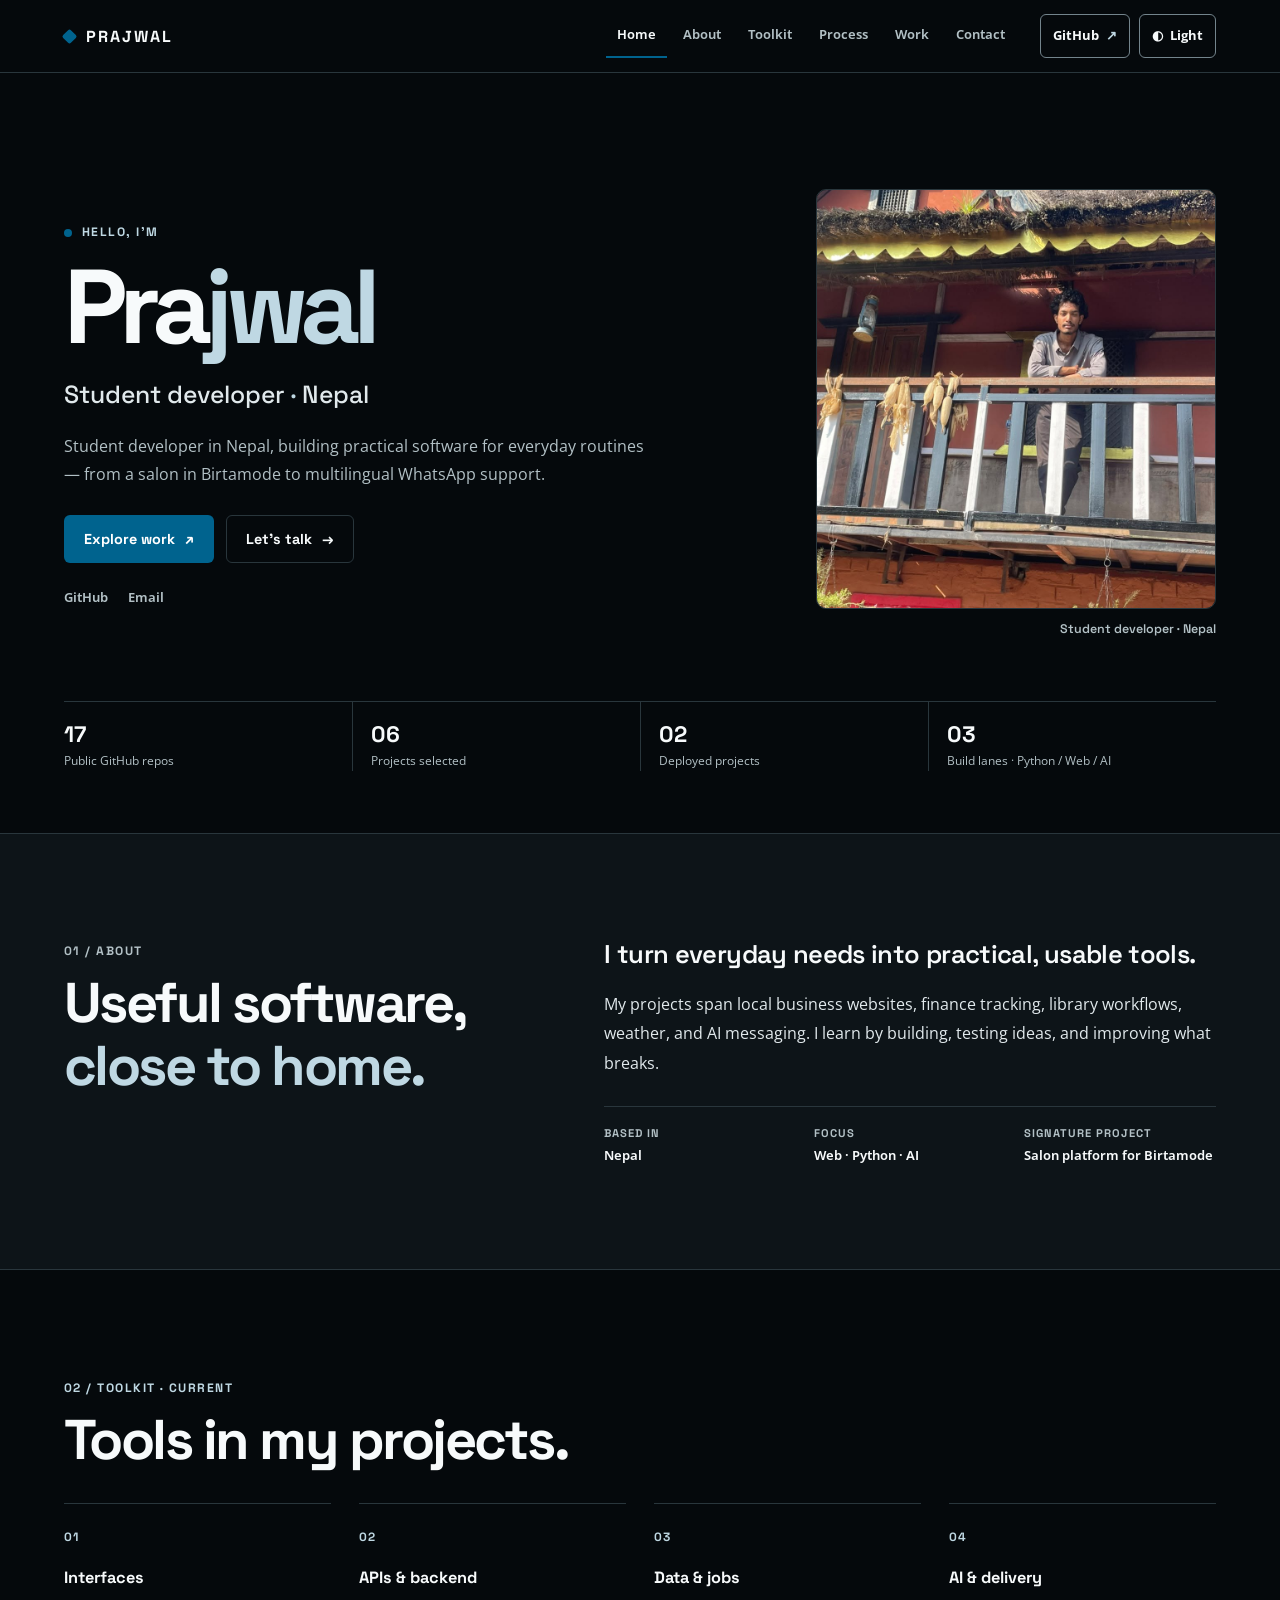
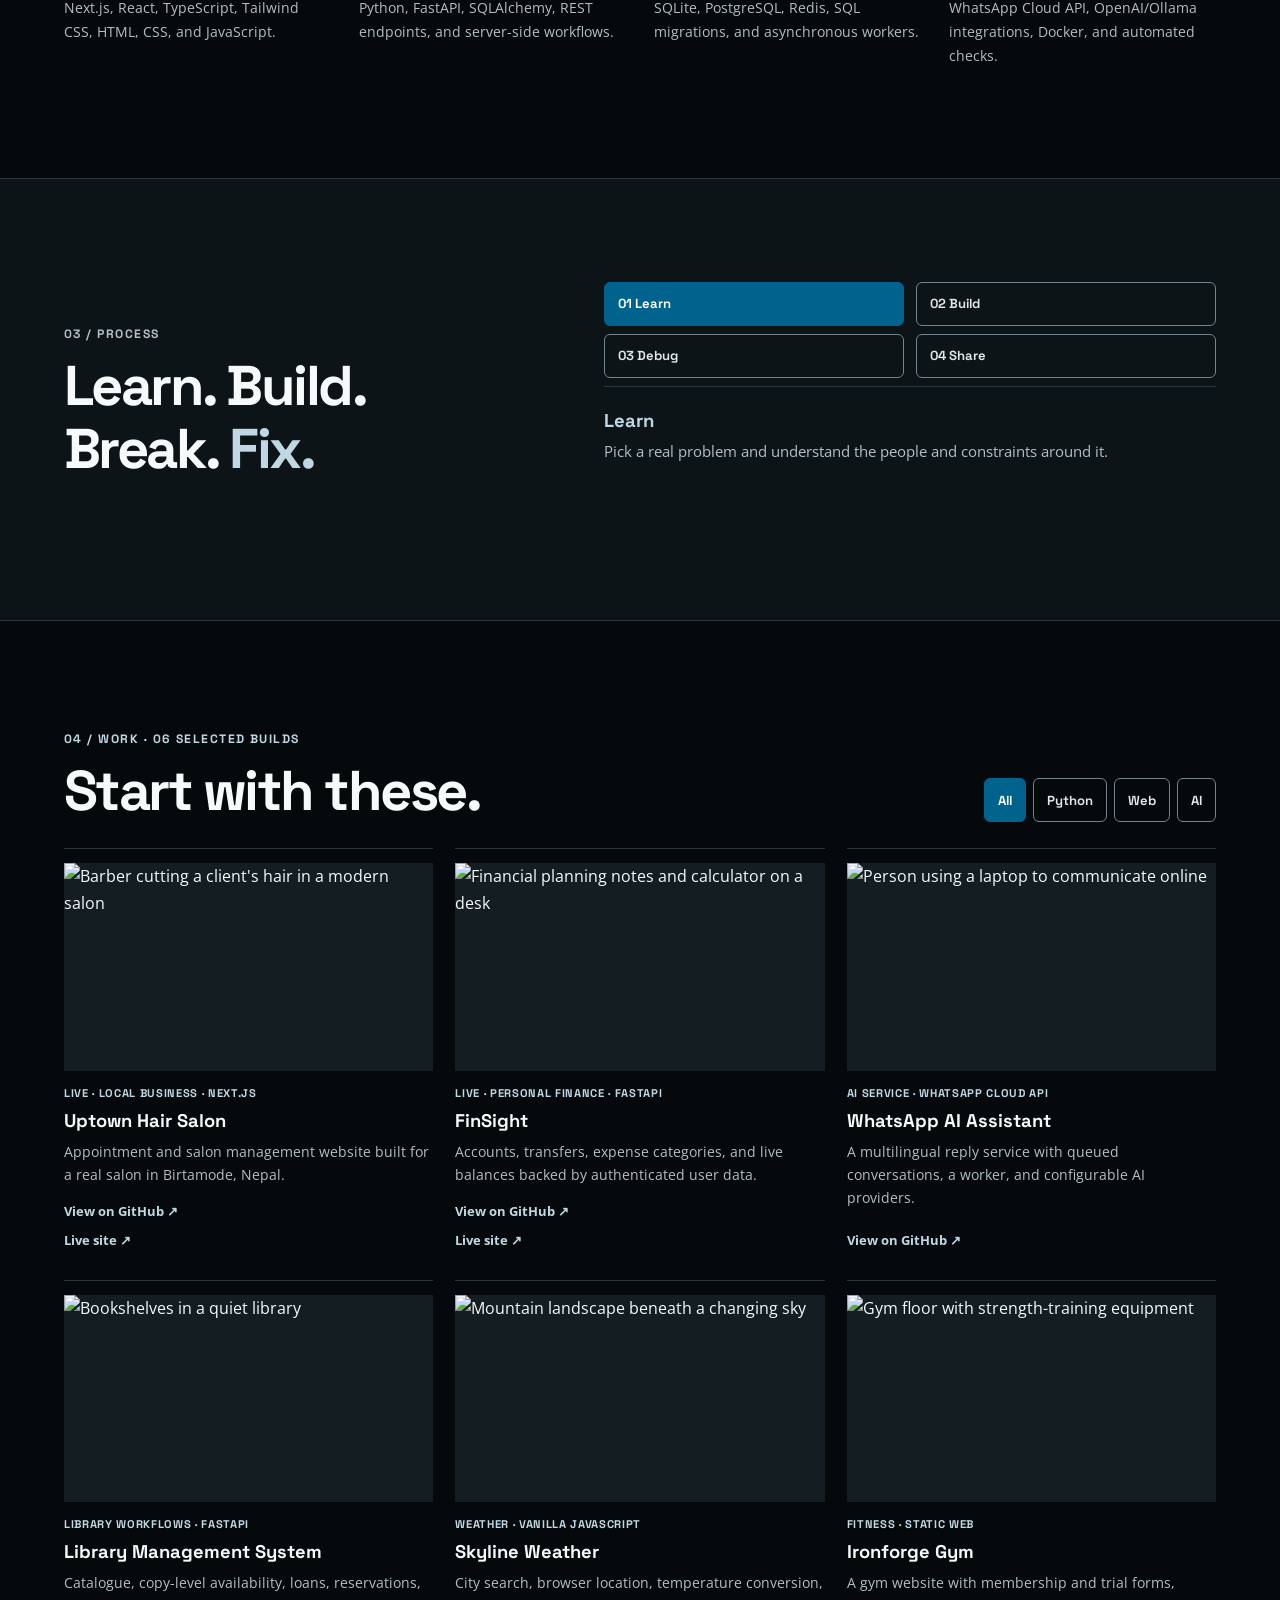
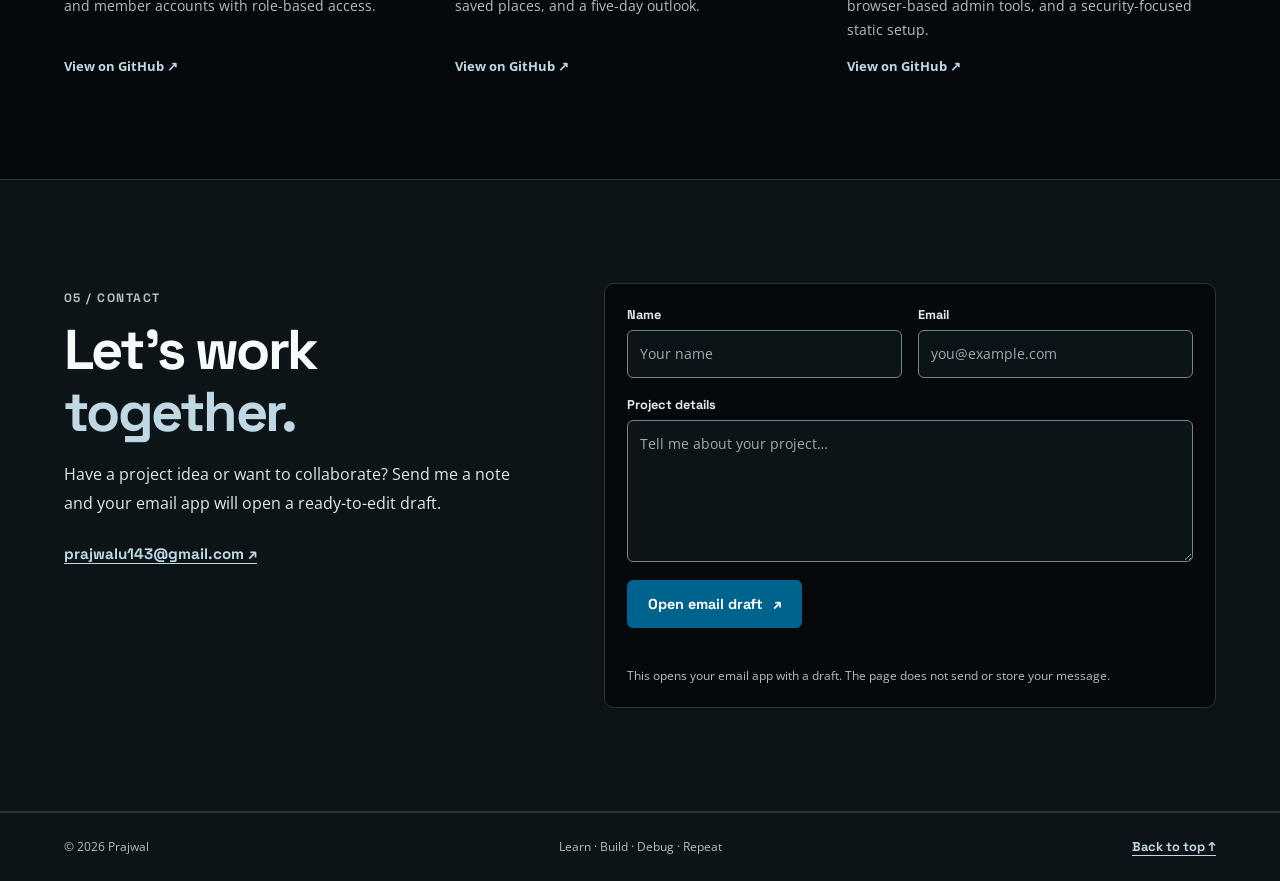
==== commit a7732dd4: "fix" ====
--- a/portfolio/index.html
+++ b/portfolio/index.html
@@ -28,8 +28,8 @@
                 <span class="brand-mark" aria-hidden="true"></span>PRAJWAL
             </a>
 
-            <ul class="nav-links" id="navLinks" role="list">
-                <li><a class="nav-link active" href="#home">Home</a></li>
+            <ul class="nav-links" id="navLinks">
+                <li><a class="nav-link active" href="#home" aria-current="location">Home</a></li>
                 <li><a class="nav-link" href="#about">About</a></li>
                 <li><a class="nav-link" href="#skills">Toolkit</a></li>
                 <li><a class="nav-link" href="#process">Process</a></li>
@@ -53,12 +53,11 @@
     <main id="main-content">
 
         <!-- HERO SECTION -->
-        <section class="hero section" id="home">
-            <canvas id="particle-canvas" aria-hidden="true"></canvas>
+        <section class="hero section" id="home" aria-labelledby="heroTitle">
             <div class="container hero-grid">
                 <div class="hero-copy reveal">
-                    <p class="eyebrow"><span></span>Hello, I'm</p>
-                    <h1>Pra<span>jwal</span></h1>
+                    <p class="eyebrow"><span aria-hidden="true"></span>Hello, I'm</p>
+                    <h1 id="heroTitle">Pra<span>jwal</span></h1>
                     <p class="role-line">Student developer <span aria-hidden="true">·</span> Nepal</p>
                     <p class="hero-description">
                         Student developer in Nepal, building practical software for everyday routines —
@@ -75,13 +74,11 @@
                 </div>
 
                 <div class="portrait-wrap reveal">
-                    <div class="portrait-orbit orbit-one"></div>
-                    <div class="portrait-orbit orbit-two"></div>
                     <div class="portrait-frame">
                         <img id="portraitImg" src="assets/profile.jpg" alt="Prajwal on a balcony in Nepal" width="960" height="1280" fetchpriority="high">
                         <span class="portrait-fallback" id="portraitFallback" aria-hidden="true">P</span>
                     </div>
-                    <p class="portrait-status"><i aria-hidden="true"></i>Student developer · Nepal</p>
+                    <p class="portrait-status">Student developer · Nepal</p>
                 </div>
             </div>
 
@@ -156,7 +153,7 @@
                     <button class="workflow-step" type="button" data-title="Build" data-copy="Make a working version with the smallest set of useful features." aria-pressed="false">02 Build</button>
                     <button class="workflow-step" type="button" data-title="Break &amp; debug" data-copy="Trace bugs back to their cause, fix them, and keep the lesson." aria-pressed="false">03 Debug</button>
                     <button class="workflow-step" type="button" data-title="Share" data-copy="Document the project, publish it, and use feedback to decide what to improve." aria-pressed="false">04 Share</button>
-                    <div class="workflow-panel">
+                    <div class="workflow-panel" role="status" aria-live="polite" aria-atomic="true">
                         <h3 id="workflowTitle">Learn</h3>
                         <p id="workflowCopy">Pick a real problem and understand the people and constraints around it.</p>
                     </div>
@@ -168,7 +165,7 @@
         <section class="section" id="projects">
             <div class="container">
                 <div class="projects-head reveal">
-                    <div class="section-header" style="text-align:left;margin-bottom:0;">
+                    <div class="section-header projects-heading">
                         <span class="section-label">04 / WORK · 06 SELECTED BUILDS</span>
                         <h2 class="section-title">Start with these.</h2>
                     </div>
@@ -181,7 +178,7 @@
                     <p id="filterStatus" class="sr-only" aria-live="polite"></p>
                 </div>
 
-                <div class="projects-grid">
+                <div class="projects-grid" id="projectsGrid">
                     <article class="project-card is-featured reveal" data-category="web">
                         <div class="project-visual"><img src="https://images.unsplash.com/photo-1703792686658-24e62d626ed2?auto=format&amp;fit=crop&amp;w=800&amp;q=76" alt="Barber cutting a client's hair in a modern salon" width="800" height="450" loading="lazy" decoding="async"></div>
                         <div class="project-body">
@@ -244,6 +241,7 @@
                         </div>
                     </article>
                 </div>
+                <p class="empty-state" id="projectEmpty" hidden>No projects match this filter yet.</p>
             </div>
         </section>
 
@@ -258,18 +256,27 @@
                 </div>
 
                 <form class="contact-form reveal reveal-delay-1" id="contactForm" novalidate>
-                    <label for="contactName">Name</label>
-                    <input id="contactName" name="name" autocomplete="name" required placeholder="Your name" aria-required="true">
-
-                    <label for="contactEmail">Email</label>
-                    <input id="contactEmail" name="email" type="email" autocomplete="email" required placeholder="you@example.com" aria-required="true">
-
-                    <label for="contactMessage">Project details</label>
-                    <textarea id="contactMessage" name="message" rows="5" required placeholder="Tell me about your project…" aria-required="true"></textarea>
+                    <div class="form-field">
+                        <label for="contactName">Name</label>
+                        <input id="contactName" name="name" autocomplete="name" required placeholder="Your name" aria-describedby="nameError">
+                        <span class="field-error" id="nameError" hidden></span>
+                    </div>
+
+                    <div class="form-field">
+                        <label for="contactEmail">Email</label>
+                        <input id="contactEmail" name="email" type="email" autocomplete="email" required placeholder="you@example.com" aria-describedby="emailError">
+                        <span class="field-error" id="emailError" hidden></span>
+                    </div>
+
+                    <div class="form-field form-field-wide">
+                        <label for="contactMessage">Project details</label>
+                        <textarea id="contactMessage" name="message" rows="5" required placeholder="Tell me about your project…" aria-describedby="messageError"></textarea>
+                        <span class="field-error" id="messageError" hidden></span>
+                    </div>
 
                     <button class="btn btn-primary" type="submit">Open email draft <span>↗</span></button>
                     <p class="form-status" id="formStatus" role="status" aria-live="polite"></p>
-                    <p class="form-note">This opens your email app with a draft. The page does not send or store your message.</p>
+                    <p class="form-note" id="formNote">This opens your email app with a draft. The page does not send or store your message.</p>
                 </form>
             </div>
         </section>
--- a/portfolio/styles.css
+++ b/portfolio/styles.css
@@ -1,317 +1,265 @@
 :root {
     color-scheme: light;
-    --bg: #FFFFFF;
-    --surface: #FBFDFF;
-    --surface-soft: #BFD8E3;
-    --glass-bg: rgba(255, 255, 255, .88);
-    --glass-border: rgba(0, 99, 142, .18);
+    --canvas: #FFFFFF;
+    --surface: #F3F8FA;
+    --surface-strong: #EAF2F5;
     --ink: #141414;
     --ink-soft: #2B2B2B;
     --muted: #52636B;
-    --line: rgba(20, 20, 20, .14);
+    --line: #D5E0E4;
+    --control-border: #78878D;
     --brand: #00638E;
-    --brand-strong: #004A6B;
-    --brand-text: #00638E;
+    --brand-hover: #004A6B;
     --accent: #00638E;
-    --success: #10B981;
-    --warning: #F59E0B;
-    --error: #EF4444;
-    --shadow: 0 16px 40px rgba(20, 20, 20, .12);
+    --accent-soft: #BFD8E3;
+    --success: #146B45;
+    --danger: #B42318;
+    --content: 1160px;
+    --gutter: clamp(20px, 5vw, 72px);
+    --radius: 10px;
+    --radius-small: 6px;
+    --ease-out: cubic-bezier(.2, .7, .2, 1);
+    --motion-fast: 160ms ease;
+    --motion-base: 220ms var(--ease-out);
     --font-body: "Open Sans", -apple-system, BlinkMacSystemFont, "Segoe UI", sans-serif;
     --font-display: "Space Grotesk", -apple-system, BlinkMacSystemFont, "Segoe UI", sans-serif;
-    --text-xs: .75rem;
-    --text-sm: .875rem;
-    --text-base: 1rem;
-    --text-lg: 1.125rem;
-    --text-xl: 1.5rem;
-    --content: 1140px;
-    --radius: 16px;
-    --radius-sm: 8px;
-    --ease-out: cubic-bezier(.16, 1, .3, 1);
-    --transition-base: 220ms cubic-bezier(.16, 1, .3, 1);
-}
+}
+
 :root.dark, body.dark {
     color-scheme: dark;
-    --bg: #000000;
-    --surface: #141414;
-    --surface-soft: #2B2B2B;
-    --glass-bg: rgba(20, 20, 20, .9);
-    --glass-border: rgba(140, 185, 204, .22);
-    --ink: #FFFFFF;
-    --ink-soft: #E4EDF1;
-    --muted: #A9B8BE;
-    --line: rgba(191, 216, 227, .16);
+    --canvas: #05090C;
+    --surface: #0D1418;
+    --surface-strong: #141D22;
+    --ink: #F7FAFB;
+    --ink-soft: #E1E9EC;
+    --muted: #B2C0C5;
+    --line: #29363C;
+    --control-border: #73848C;
     --brand: #00638E;
-    --brand-strong: #8CB9CC;
-    --brand-text: #8CB9CC;
+    --brand-hover: #0877A5;
     --accent: #BFD8E3;
-    --shadow: 0 18px 44px rgba(0, 0, 0, .5), 0 0 26px rgba(0, 99, 142, .12);
-}
+    --accent-soft: #8CB9CC;
+    --success: #78D6A7;
+    --danger: #FF9B91;
+}
+
 *, *::before, *::after { box-sizing: border-box; }
-html { scroll-behavior: smooth; scroll-padding-top: 84px; }
+html { scroll-behavior: smooth; scroll-padding-top: 88px; }
 body {
     min-width: 320px;
     margin: 0;
-    background: var(--bg);
+    background: var(--canvas);
     color: var(--ink);
-    font: 400 16px/1.68 var(--font-body);
+    font: 400 16px/1.65 var(--font-body);
     -webkit-font-smoothing: antialiased;
-    transition: background-color .3s ease, color .3s ease;
-}
-*, *::before, *::after { box-sizing: border-box; }
-body { background-image: radial-gradient(circle at 50% 0%, rgba(140, 185, 204, .08), transparent 48%); background-attachment: fixed; }
-body.menu-open { overflow: hidden; }
+    text-rendering: optimizeLegibility;
+    transition: background-color .2s ease, color .2s ease;
+}
 button, input, textarea { font: inherit; }
 button { color: inherit; }
-img { max-width: 100%; }
+img { display: block; max-width: 100%; }
 a { color: inherit; text-decoration: none; }
-::selection { background: var(--brand); color: #fff; }
-:focus-visible { outline: 2px solid var(--accent); outline-offset: 4px; }
-@keyframes floatCard {
-    0%, 100% { transform: translate3d(0, 0, 0); }
-    50% { transform: translate3d(0, -10px, 0); }
-}
-@keyframes orbitFloat {
-    from { transform: rotate(-28deg); }
-    to { transform: rotate(332deg); }
-}
-@keyframes orbitFloatAlt {
-    from { transform: rotate(19deg); }
-    to { transform: rotate(379deg); }
-}
-@keyframes contentEnter {
-    from { opacity: 0; transform: translate3d(0, 14px, 0); }
-    to { opacity: 1; transform: translate3d(0, 0, 0); }
-}
-@keyframes softGlow {
-    0%, 100% { opacity: .55; }
-    50% { opacity: 1; }
-}
-@keyframes glowPulse {
-    0%, 100% { box-shadow: 0 0 0 rgba(140, 185, 204, 0), 0 0 0 rgba(0, 99, 142, 0); }
-    50% { box-shadow: 0 0 24px rgba(140, 185, 204, .22), 0 0 36px rgba(0, 99, 142, .16); }
-}
-#progress { position: fixed; z-index: 1200; top: 0; left: 0; width: 0; height: 3px; background: linear-gradient(90deg, var(--brand), var(--accent)); box-shadow: 0 0 12px rgba(140, 185, 204, .42); pointer-events: none; transition: width .08s linear; }
-.container { width: min(100%, var(--content)); margin-inline: auto; }
-.skip-link { position: fixed; z-index: 2000; top: 12px; left: 12px; padding: 10px 16px; transform: translateY(-160%); border-radius: var(--radius-sm); background: var(--brand); color: #fff; font-weight: 700; }
+[hidden] { display: none !important; }
+::selection { background: var(--brand); color: #FFFFFF; }
+:focus-visible { outline: 3px solid var(--accent); outline-offset: 3px; }
+a, button, input, textarea { transition: color var(--motion-fast), background-color var(--motion-fast), border-color var(--motion-fast), box-shadow var(--motion-fast), transform var(--motion-base); }
+
+.container { width: min(calc(100% - var(--gutter) * 2), var(--content)); margin-inline: auto; }
+.skip-link { position: fixed; z-index: 2000; top: 12px; left: 12px; padding: 10px 16px; transform: translateY(-160%); border-radius: var(--radius-small); background: var(--brand); color: #FFFFFF; font-weight: 700; }
 .skip-link:focus { transform: translateY(0); }
 .sr-only { position: absolute; width: 1px; height: 1px; padding: 0; margin: -1px; overflow: hidden; clip: rect(0,0,0,0); white-space: nowrap; border: 0; }
-::-webkit-scrollbar { width: 9px; }
-::-webkit-scrollbar-track { background: var(--bg); }
-::-webkit-scrollbar-thumb { background: rgba(140, 185, 204, .5); border: 2px solid var(--bg); border-radius: 99px; }
-
-/* Header and navigation */
-.site-header { position: sticky; z-index: 1000; top: 0; border-bottom: 1px solid var(--glass-border); background: var(--glass-bg); backdrop-filter: blur(18px) saturate(150%); transition: box-shadow .25s ease; }
-.site-header.scrolled { box-shadow: 0 8px 24px rgba(0,0,0,.22); }
-.nav { width: min(calc(100% - 40px), var(--content)); min-height: 72px; display: flex; align-items: center; gap: 25px; margin-inline: auto; }
-.brand { display: inline-flex; align-items: center; gap: 12px; margin-right: auto; color: var(--ink); font: 800 1rem var(--font-display); letter-spacing: .16em; }
-.brand-mark { width: 12px; height: 12px; transform: rotate(45deg); border-radius: 3px; background: var(--brand); box-shadow: 0 0 14px rgba(140, 185, 204, .55); }
+#progress { position: fixed; z-index: 1200; inset: 0 auto auto 0; width: 0; height: 3px; background: var(--accent); pointer-events: none; }
+
+/* Navigation */
+.site-header { position: sticky; z-index: 1000; top: 0; border-bottom: 1px solid var(--line); background: var(--canvas); }
+.site-header.scrolled { border-bottom-color: var(--accent-soft); }
+.nav { width: min(calc(100% - var(--gutter) * 2), var(--content)); min-height: 72px; display: flex; align-items: center; gap: 24px; margin-inline: auto; }
+.brand { display: inline-flex; align-items: center; gap: 11px; margin-right: auto; color: var(--ink); font: 700 1rem var(--font-display); letter-spacing: .12em; }
+.brand-mark { width: 11px; height: 11px; transform: rotate(45deg); border-radius: 2px; background: var(--brand); }
 .nav-links { display: flex; align-items: center; gap: 5px; margin: 0; padding: 0; list-style: none; }
-.nav-link { min-height: 40px; display: inline-flex; align-items: center; padding: 7px 12px; border-radius: var(--radius-sm); color: var(--ink-soft); font-size: var(--text-xs); font-weight: 650; transition: color .2s ease, background .2s ease, transform .2s ease; }
-.nav-link:hover, .nav-link.active { background: rgba(140, 185, 204, .12); color: var(--ink); }
-.nav-link:hover { transform: translateY(-1px); }
-.nav-link.active { box-shadow: inset 0 0 0 1px rgba(140, 185, 204, .25); }
+.nav-link { min-height: 44px; display: inline-flex; align-items: center; padding: 8px 11px; border-bottom: 2px solid transparent; color: var(--muted); font-size: .83rem; font-weight: 650; }
+.nav-link:hover, .nav-link.active { border-bottom-color: var(--brand); color: var(--ink); }
 .nav-actions { display: flex; align-items: center; gap: 9px; }
-.icon-button, .theme-toggle { min-height: 40px; display: inline-flex; align-items: center; justify-content: center; gap: 7px; padding: 0 12px; border: 1px solid var(--glass-border); border-radius: var(--radius-sm); background: var(--glass-bg); color: var(--ink); font-size: var(--text-xs); font-weight: 700; cursor: pointer; transition: all var(--transition-base); }
-.icon-button:hover, .theme-toggle:hover { border-color: var(--brand); background: rgba(140, 185, 204, .14); transform: translateY(-1px); }
-.theme-toggle > span:first-child { color: var(--accent); font-size: var(--text-base); }
-.menu-toggle { display: none; min-width: 44px; min-height: 44px; padding: 9px; border: 1px solid var(--glass-border); border-radius: var(--radius-sm); background: var(--surface); cursor: pointer; transition: transform var(--transition-base), border-color var(--transition-base); }
-.menu-toggle span { display: block; width: 20px; height: 2px; margin: 4px auto; background: currentColor; transition: transform .2s ease, opacity .2s ease; }
+.icon-button, .theme-toggle, .menu-toggle { min-height: 44px; display: inline-flex; align-items: center; justify-content: center; gap: 7px; padding: 0 12px; border: 1px solid var(--control-border); border-radius: var(--radius-small); background: transparent; color: var(--ink); font-size: .82rem; font-weight: 700; cursor: pointer; }
+.icon-button:hover, .theme-toggle:hover, .menu-toggle:hover { border-color: var(--brand); background: var(--surface); }
+.icon-button span { color: var(--accent); }
+.menu-toggle { display: none; width: 44px; padding: 9px; }
+.menu-toggle span { display: block; width: 20px; height: 2px; margin: 4px auto; background: currentColor; transition: transform var(--motion-fast), opacity var(--motion-fast); }
 body.menu-open .menu-toggle span:first-child { transform: translateY(3px) rotate(45deg); }
 body.menu-open .menu-toggle span:nth-child(2) { opacity: 0; }
 body.menu-open .menu-toggle span:last-child { transform: translateY(-3px) rotate(-45deg); }
 
-/* Page sections */
-.section { position: relative; padding: 88px 24px; scroll-margin-top: 72px; }
-.section.surface { border-block: 1px solid var(--line); background: color-mix(in srgb, var(--surface) 62%, transparent); backdrop-filter: blur(14px); }
-.section-header { margin-bottom: 34px; }
-.section-label, .section-number, .eyebrow { display: inline-block; margin: 0 0 10px; color: var(--brand-text); font: 800 var(--text-xs)/1.4 var(--font-display); letter-spacing: .16em; text-transform: uppercase; }
+/* Shared page structure */
+.section { position: relative; padding-block: clamp(64px, 8vw, 112px); scroll-margin-top: 72px; }
+.section.surface { border-block: 1px solid var(--line); background: var(--surface); }
+.section-header { margin-bottom: 32px; }
+.section-label, .section-number, .eyebrow { display: inline-block; margin: 0 0 12px; color: var(--accent); font: 700 .76rem/1.4 var(--font-display); letter-spacing: .12em; text-transform: uppercase; }
 .section-number { color: var(--muted); }
-.section-label { text-transform: none; }
-.section-title { margin: 0; color: var(--ink); font: 700 clamp(2.1rem, 4.5vw, 3.5rem)/1.1 var(--font-display); letter-spacing: -.045em; }
-.section-title em { color: var(--accent); font-style: normal; text-shadow: 0 0 22px rgba(140, 185, 204, .23); }
-.split { display: grid; grid-template-columns: .85fr 1.15fr; gap: 70px; align-items: start; }
-.container { width: min(100%, var(--content)); margin-inline: auto; }
-
-/* Hero */
-.hero { min-height: 640px; padding-top: 72px; padding-bottom: 50px; overflow: hidden; background: radial-gradient(ellipse at 70% 0%, rgba(140, 185, 204, .1), transparent 48%); }
-#particle-canvas { position: absolute; z-index: 0; inset: 0; width: 100%; height: 100%; opacity: .42; pointer-events: none; }
-.hero-grid, .hero-metrics { position: relative; z-index: 1; }
-.hero-grid { display: grid; grid-template-columns: 1.15fr .85fr; gap: 64px; align-items: center; }
-.hero-copy .eyebrow { display: inline-flex; align-items: center; gap: 9px; margin-bottom: 14px; }
-.hero-copy .eyebrow span { width: 8px; height: 8px; border-radius: 50%; background: var(--accent); box-shadow: 0 0 12px rgba(140, 185, 204, .65); }
-.hero-copy h1 { margin: 0; color: var(--ink); font: 800 clamp(3.4rem, 7vw, 6.2rem)/.99 var(--font-display); letter-spacing: -.085em; }
-.hero-copy h1 span { color: var(--accent); text-shadow: 0 0 28px rgba(140, 185, 204, .24); }
-.role-line { margin: 17px 0 0; color: var(--ink-soft); font: 500 var(--text-xl) var(--font-display); }
+.section-title { max-width: 780px; margin: 0; color: var(--ink); font: 700 clamp(2.1rem, 4.5vw, 3.5rem)/1.12 var(--font-display); letter-spacing: -.045em; }
+.section-title em { color: var(--accent); font-style: normal; }
+.split { display: grid; grid-template-columns: .85fr 1.15fr; gap: clamp(36px, 7vw, 88px); align-items: start; }
+
+/* Intro */
+.hero { min-height: min(760px, calc(100svh - 72px)); display: flex; flex-direction: column; justify-content: center; padding-block: clamp(56px, 8vw, 92px) 38px; }
+.hero-grid { display: grid; grid-template-columns: 1.15fr .85fr; gap: clamp(36px, 7vw, 88px); align-items: center; }
+.hero-copy .eyebrow { display: inline-flex; align-items: center; gap: 10px; margin-bottom: 16px; }
+.hero-copy .eyebrow span { width: 8px; height: 8px; border-radius: 50%; background: var(--brand); }
+.hero-copy h1 { margin: 0; color: var(--ink); font: 700 clamp(4rem, 8.2vw, 7rem)/.96 var(--font-display); letter-spacing: -.075em; }
+.hero-copy h1 span { color: var(--accent); }
+.role-line { margin: 20px 0 0; color: var(--ink-soft); font: 500 clamp(1.2rem, 2vw, 1.55rem)/1.35 var(--font-display); }
 .role-line span { color: var(--accent); }
-.hero-description { max-width: 555px; margin: 20px 0 0; color: var(--muted); font-size: var(--text-base); line-height: 1.85; }
-.hero-actions { display: flex; flex-wrap: wrap; gap: 13px; margin-top: 27px; }
-.btn { min-height: 48px; display: inline-flex; align-items: center; justify-content: center; gap: 11px; padding: 0 21px; border: 1px solid transparent; border-radius: var(--radius-sm); font: 700 var(--text-sm) var(--font-display); cursor: pointer; transition: transform .22s var(--ease-out), background .22s ease, border-color .22s ease, box-shadow .22s ease; }
-.btn:hover { transform: translateY(-2px) scale(1.01); }
-.btn-primary { background: var(--brand); color: #fff; box-shadow: 0 7px 20px rgba(0, 99, 142, .22); }
-.btn-primary:hover { background: var(--brand-strong); box-shadow: 0 9px 25px rgba(0, 99, 142, .32); }
-.btn-ghost { border-color: var(--glass-border); background: rgba(140, 185, 204, .05); color: var(--ink); }
-.btn-ghost:hover { border-color: var(--accent); background: rgba(140, 185, 204, .12); }
-.social-row { display: flex; gap: 21px; margin-top: 24px; }
-.social-row a { color: var(--muted); font-size: var(--text-xs); font-weight: 700; text-decoration: underline; text-decoration-color: transparent; text-underline-offset: 4px; }
+.hero-description { max-width: 590px; margin: 20px 0 0; color: var(--muted); font-size: 1rem; line-height: 1.8; }
+.hero-actions { display: flex; flex-wrap: wrap; gap: 12px; margin-top: 26px; }
+.btn { min-height: 48px; display: inline-flex; align-items: center; justify-content: center; gap: 10px; padding: 0 19px; border: 1px solid transparent; border-radius: var(--radius-small); font: 700 .9rem var(--font-display); cursor: pointer; }
+.btn span { transition: transform var(--motion-fast); }
+.btn:hover span { transform: translate(2px, -1px); }
+.btn-primary { background: var(--brand); color: #FFFFFF; }
+.btn-primary:hover { background: var(--brand-hover); }
+.btn-ghost { border-color: var(--line); background: transparent; color: var(--ink); }
+.btn-ghost:hover { border-color: var(--brand); background: var(--surface); }
+.social-row { display: flex; gap: 20px; margin-top: 23px; }
+.social-row a { color: var(--muted); font-size: .84rem; font-weight: 650; text-decoration: underline; text-decoration-color: transparent; text-underline-offset: 4px; }
 .social-row a:hover { color: var(--accent); text-decoration-color: currentColor; }
-
-/* Portrait */
-.portrait-wrap { position: relative; width: min(100%, 390px); justify-self: end; padding-bottom: 22px; }
-.portrait-frame { position: relative; aspect-ratio: 1 / 1.05; overflow: hidden; border: 1px solid rgba(140, 185, 204, .28); border-radius: var(--radius); background: var(--surface); box-shadow: var(--shadow); animation: floatCard 7s ease-in-out infinite; }
-.portrait-frame img { display: block; width: 100%; height: 100%; object-fit: cover; object-position: center 39%; transform: scale(1.2); transition: transform .45s var(--ease-out), filter .45s ease; }
-.portrait-frame:hover img { transform: scale(1.24); filter: saturate(1.05); }
+.portrait-wrap { position: relative; width: min(100%, 400px); justify-self: end; }
+.portrait-frame { aspect-ratio: 1 / 1.05; overflow: hidden; border: 1px solid var(--line); border-radius: var(--radius); background: var(--surface); }
+.portrait-frame img { width: 100%; height: 100%; object-fit: cover; object-position: center 39%; }
 .portrait-fallback { display: none; width: 100%; height: 100%; place-items: center; color: var(--accent); font: 700 8rem var(--font-display); }
-.portrait-status { position: absolute; bottom: 0; left: -14px; margin: 0; padding: 10px 15px; border: 1px solid var(--glass-border); border-radius: var(--radius-sm); background: var(--surface); color: var(--ink); font: 800 var(--text-xs) var(--font-display); letter-spacing: .06em; box-shadow: 0 8px 24px rgba(0,0,0,.3); animation: glowPulse 4s ease-in-out infinite; }
-.portrait-status i { display: inline-block; width: 7px; height: 7px; margin-right: 8px; border-radius: 50%; background: var(--accent); }
-.portrait-orbit { position: absolute; z-index: -1; border: 1px solid rgba(140, 185, 204, .22); border-radius: 50%; pointer-events: none; animation: orbitFloat 16s linear infinite; }
-.orbit-one { width: 108%; height: 78%; top: 11%; left: -4%; animation-name: orbitFloat; }
-.orbit-two { width: 96%; height: 92%; top: 4%; left: 2%; border-color: rgba(0, 99, 142, .22); animation-name: orbitFloatAlt; animation-duration: 20s; }
-.hero-metrics { display: grid; grid-template-columns: repeat(4, 1fr); margin-top: 56px; border-top: 1px solid var(--line); }
-.hero-metrics div { display: grid; gap: 4px; padding: 20px 18px 0; border-left: 1px solid var(--line); }
+.portrait-status { width: fit-content; margin: 12px 0 0 auto; color: var(--muted); font: 600 .78rem var(--font-display); }
+.hero-metrics { display: grid; grid-template-columns: repeat(4, 1fr); margin-top: clamp(38px, 6vw, 64px); border-top: 1px solid var(--line); }
+.hero-metrics div { display: grid; gap: 3px; padding: 18px 18px 0; border-left: 1px solid var(--line); transition: color var(--motion-fast); }
 .hero-metrics div:first-child { padding-left: 0; border-left: 0; }
-.hero-metrics strong { color: var(--ink); font: 700 var(--text-xl) var(--font-display); }
-.hero-metrics small { color: var(--muted); font-size: var(--text-xs); line-height: 1.5; }
-
-/* About */
-.about-copy > p { margin: 0 0 17px; color: var(--ink-soft); font-size: var(--text-base); line-height: 1.9; }
-.about-copy .large { color: var(--ink); font: 600 var(--text-xl)/1.45 var(--font-display); letter-spacing: -.035em; }
-.about-facts { display: grid; grid-template-columns: repeat(3, 1fr); gap: 18px; margin-top: 30px; padding-top: 21px; border-top: 1px solid var(--line); }
+.hero-metrics strong { color: var(--ink); font: 700 1.4rem var(--font-display); }
+.hero-metrics small { color: var(--muted); font-size: .78rem; line-height: 1.5; }
+
+/* Background and toolkit */
+.about-copy > p { margin: 0 0 16px; color: var(--ink-soft); line-height: 1.85; }
+.about-copy .large { color: var(--ink); font: 600 clamp(1.25rem, 2vw, 1.6rem)/1.45 var(--font-display); letter-spacing: -.025em; }
+.about-facts { display: grid; grid-template-columns: repeat(3, 1fr); gap: 18px; margin-top: 28px; padding-top: 19px; border-top: 1px solid var(--line); }
 .about-facts div { display: grid; gap: 5px; }
-.about-facts b { color: var(--muted); font: 700 var(--text-xs) var(--font-display); letter-spacing: .1em; text-transform: uppercase; }
-.about-facts span { color: var(--ink); font-size: var(--text-xs); font-weight: 650; }
-
-/* Skills */
-.skills-grid { display: grid; grid-template-columns: repeat(4, minmax(0, 1fr)); gap: 14px; }
-.skill-card { position: relative; min-height: 220px; padding: 24px 20px; overflow: hidden; border: 1px solid var(--glass-border); border-radius: var(--radius); background: var(--glass-bg); box-shadow: 0 8px 24px rgba(0,0,0,.15); transition: transform .24s var(--ease-out), border-color .24s ease, box-shadow .24s ease; }
-.skill-card::before { position: absolute; top: -50px; right: -55px; width: 140px; height: 140px; border-radius: 50%; background: rgba(140, 185, 204, .08); content: ""; filter: blur(12px); animation: softGlow 5s ease-in-out infinite; }
-.skill-card:hover { transform: translateY(-4px) scale(1.01); border-color: rgba(140, 185, 204, .42); box-shadow: 0 15px 32px rgba(0,0,0,.22); }
-.skill-card > span:first-child { color: var(--accent); font: 700 var(--text-xs) var(--font-display); letter-spacing: .1em; }
-.skill-card h3 { position: relative; margin: 29px 0 10px; color: var(--ink); font: 700 var(--text-base) var(--font-display); }
-.skill-card p { position: relative; margin: 0; color: var(--muted); font-size: var(--text-sm); line-height: 1.8; }
-
-/* Learning process */
+.about-facts b { color: var(--muted); font: 700 .7rem var(--font-display); letter-spacing: .09em; text-transform: uppercase; }
+.about-facts span { color: var(--ink); font-size: .82rem; font-weight: 650; }
+.skills-grid { display: grid; grid-template-columns: repeat(4, minmax(0, 1fr)); column-gap: 28px; }
+.skill-card { min-height: 0; padding: 18px 0 8px; border-top: 1px solid var(--line); }
+.skill-card > span:first-child { color: var(--accent); font: 700 .75rem var(--font-display); letter-spacing: .08em; }
+.skill-card h3 { margin: 18px 0 8px; color: var(--ink); font: 700 1.02rem var(--font-display); }
+.skill-card p { margin: 0; color: var(--muted); font-size: .86rem; line-height: 1.75; }
+
+/* Process and project browsing */
 .workflow-layout { align-items: center; }
-.workflow { display: grid; grid-template-columns: repeat(2, minmax(0, 1fr)); gap: 10px; }
-.workflow-step, .filter { min-height: 44px; padding: 0 14px; border: 1px solid var(--line); border-radius: var(--radius-sm); background: var(--glass-bg); color: var(--muted); font: 700 var(--text-xs) var(--font-display); cursor: pointer; transition: border-color .2s ease, background .2s ease, color .2s ease; }
+.workflow { display: grid; grid-template-columns: repeat(2, minmax(0, 1fr)); gap: 8px 12px; }
+.workflow-step, .filter { min-height: 44px; padding: 0 13px; border: 1px solid var(--control-border); border-radius: var(--radius-small); background: transparent; color: var(--ink-soft); font: 650 .82rem var(--font-display); cursor: pointer; }
 .workflow-step { text-align: left; }
 .filter { text-align: center; }
-.workflow-step:hover, .workflow-step.active, .filter:hover, .filter.active { border-color: rgba(140, 185, 204, .45); background: rgba(140, 185, 204, .09); color: var(--ink); }
-.workflow-panel { position: relative; grid-column: 1 / -1; min-height: 128px; padding: 22px 24px; overflow: hidden; border: 1px solid var(--glass-border); border-radius: var(--radius); background: var(--surface); box-shadow: var(--shadow); }
-.workflow-panel::after { position: absolute; right: -36px; bottom: -75px; width: 180px; height: 180px; border: 1px solid rgba(140, 185, 204, .18); border-radius: 50%; content: ""; }
-.workflow-panel h3 { position: relative; z-index: 1; margin: 0 0 7px; color: var(--accent); font: 700 var(--text-lg) var(--font-display); }
-.workflow-panel p { position: relative; z-index: 1; max-width: 520px; margin: 0; color: var(--muted); font-size: var(--text-sm); line-height: 1.75; }
-
-/* Projects */
-.projects-head { display: flex; justify-content: space-between; align-items: end; gap: 30px; margin-bottom: 30px; }
-.projects-head .section-header { margin-bottom: 0; }
+.workflow-step:hover, .filter:hover { border-color: var(--brand); color: var(--ink); }
+.workflow-step.active, .filter.active { border-color: var(--brand); background: var(--brand); color: #FFFFFF; }
+.workflow-panel { grid-column: 1 / -1; min-height: 132px; padding: 22px 0 0; border-top: 1px solid var(--line); }
+.workflow-panel h3 { margin: 0 0 7px; color: var(--accent); font: 700 1.16rem var(--font-display); }
+.workflow-panel p { max-width: 560px; margin: 0; color: var(--muted); font-size: .91rem; line-height: 1.75; }
+.projects-head { display: flex; justify-content: space-between; align-items: end; gap: 28px; margin-bottom: 26px; }
+.projects-heading { margin-bottom: 0; text-align: left; }
 .filters { display: flex; flex-wrap: wrap; gap: 7px; }
-.projects-grid { display: grid; grid-template-columns: repeat(3, minmax(0, 1fr)); gap: 18px; }
-.project-card { display: flex; flex-direction: column; overflow: hidden; border: 1px solid var(--glass-border); border-radius: var(--radius); background: var(--glass-bg); box-shadow: 0 9px 28px rgba(0,0,0,.17); transition: transform .25s var(--ease-out), border-color .25s ease, box-shadow .25s ease; }
-.project-card:hover { transform: translateY(-4px) scale(1.01); border-color: rgba(140, 185, 204, .4); box-shadow: 0 16px 38px rgba(0,0,0,.25); }
-.project-card.is-hidden { display: none; }
-.project-visual { position: relative; aspect-ratio: 16 / 9; overflow: hidden; background: var(--surface-soft); }
-.project-visual img { width: 100%; height: 100%; object-fit: cover; transition: transform .4s var(--ease-out); }
-.project-card:hover .project-visual img { transform: scale(1.045); }
-.project-visual::after { position: absolute; inset: 45% 0 0; background: linear-gradient(transparent, rgba(11, 17, 32, .4)); content: ""; pointer-events: none; }
-.project-body { min-height: 260px; display: flex; flex-direction: column; align-items: flex-start; padding: 21px; }
-.project-body p { margin: 0 0 12px; color: var(--accent); font: 700 var(--text-xs) var(--font-display); letter-spacing: .02em; }
-.project-body h3 { margin: 0 0 10px; color: var(--ink); font: 700 var(--text-lg) var(--font-display); }
-.project-body > span { margin-bottom: 18px; color: var(--muted); font-size: var(--text-sm); line-height: 1.75; }
-.project-body a { margin-top: auto; color: var(--brand-strong); font-size: var(--text-xs); font-weight: 800; text-decoration: underline; text-decoration-color: transparent; text-underline-offset: 4px; }
+.projects-grid { display: grid; grid-template-columns: repeat(3, minmax(0, 1fr)); gap: 28px 22px; }
+.project-card { min-width: 0; display: flex; flex-direction: column; border-top: 1px solid var(--line); transition: border-color var(--motion-fast), transform var(--motion-base); }
+.project-visual { aspect-ratio: 16 / 9; overflow: hidden; margin-top: 14px; background: var(--surface-strong); }
+.project-visual img { width: 100%; height: 100%; object-fit: cover; transition: transform 320ms var(--ease-out); }
+.project-body { flex: 1; display: flex; flex-direction: column; align-items: flex-start; padding: 15px 0 0; }
+.project-body p { margin: 0 0 9px; color: var(--accent); font: 700 .7rem var(--font-display); letter-spacing: .06em; text-transform: uppercase; }
+.project-body h3 { margin: 0 0 8px; color: var(--ink); font: 700 1.15rem var(--font-display); }
+.project-body > span { margin-bottom: 15px; color: var(--muted); font-size: .85rem; line-height: 1.7; }
+.project-body a { margin-top: auto; color: var(--accent); font-size: .8rem; font-weight: 700; text-decoration: underline; text-decoration-color: transparent; text-underline-offset: 4px; }
 .project-body a + a { margin-top: 8px; }
-.project-body a:hover { color: var(--accent); text-decoration-color: currentColor; }
-
-/* Contact form */
-.contact-layout { display: grid; grid-template-columns: .85fr 1.15fr; gap: 72px; align-items: start; }
-.contact-layout .section-heading > p:not(.section-number) { max-width: 440px; color: var(--ink-soft); font-size: var(--text-base); line-height: 1.8; }
-.email-link { display: inline-block; margin-top: 12px; color: var(--accent); font: 700 var(--text-base) var(--font-display); text-decoration: underline; text-underline-offset: 5px; }
-.email-link:hover { color: var(--brand-strong); }
-.contact-form { display: grid; grid-template-columns: 1fr 1fr; gap: 15px 18px; padding: 26px; border: 1px solid var(--glass-border); border-radius: var(--radius); background: var(--glass-bg); box-shadow: var(--shadow); }
-.contact-form label { color: var(--ink-soft); font: 750 var(--text-xs) var(--font-display); letter-spacing: .04em; }
-.contact-form input, .contact-form textarea { width: 100%; min-height: 47px; margin-top: 7px; padding: 11px 13px; border: 1px solid var(--line); border-radius: var(--radius-sm); background: var(--surface); color: var(--ink); font-size: var(--text-sm); }
-.contact-form input:focus, .contact-form textarea:focus { border-color: var(--brand); outline: none; box-shadow: 0 0 0 3px rgba(140, 185, 204, .16); }
-.contact-form label[for="contactMessage"], .contact-form textarea, .contact-form .btn, .contact-form .form-status, .contact-form .form-note { grid-column: 1 / -1; }
-.contact-form textarea { min-height: 125px; resize: vertical; }
-.contact-form .btn { justify-self: start; min-width: 170px; }
-.form-status { min-height: 1.2em; margin: 0; color: var(--success); font-size: var(--text-sm); font-weight: 650; }
-.form-note { margin: -5px 0 0; color: var(--muted); font-size: var(--text-xs); line-height: 1.6; }
-
-/* Footer and motion */
-.footer { padding: 27px 24px; border-top: 1px solid var(--line); background: var(--surface); }
-.footer-inner { width: min(100%, var(--content)); display: flex; justify-content: space-between; align-items: center; flex-wrap: wrap; gap: 15px; margin-inline: auto; color: var(--muted); font-size: var(--text-xs); }
-.footer-inner a { color: var(--brand-strong); font: 700 var(--text-xs) var(--font-display); text-decoration: underline; text-underline-offset: 4px; }
-.reveal { opacity: 1; transform: none; }
-.js .reveal { opacity: 0; transform: translate3d(0, 18px, 0) scale(.985); transition: opacity .7s var(--ease-out), transform .7s var(--ease-out); }
-.js .reveal.visible { opacity: 1; transform: translate3d(0, 0, 0) scale(1); }
-.js .hero-copy.visible > * { opacity: 0; animation: contentEnter .72s var(--ease-out) both; }
-.js .hero-copy.visible > :nth-child(1) { animation-delay: .04s; }
-.js .hero-copy.visible > :nth-child(2) { animation-delay: .12s; }
-.js .hero-copy.visible > :nth-child(3) { animation-delay: .2s; }
-.js .hero-copy.visible > :nth-child(4) { animation-delay: .28s; }
-.js .hero-copy.visible > :nth-child(5) { animation-delay: .36s; }
-.js .hero-copy.visible > :nth-child(6) { animation-delay: .44s; }
-.js .hero-metrics.visible > div { opacity: 0; animation: contentEnter .65s var(--ease-out) both; }
-.js .hero-metrics.visible > :nth-child(2) { animation-delay: .08s; }
-.js .hero-metrics.visible > :nth-child(3) { animation-delay: .16s; }
-.js .hero-metrics.visible > :nth-child(4) { animation-delay: .24s; }
-.reveal-delay-1 { transition-delay: .08s; }
-.reveal-delay-2 { transition-delay: .16s; }
-.reveal-delay-3 { transition-delay: .24s; }
-.reveal-delay-4 { transition-delay: .32s; }
-
+.project-body a:hover { text-decoration-color: currentColor; }
+.empty-state { margin: 18px 0 0; padding: 18px; border-left: 3px solid var(--brand); background: var(--surface); color: var(--muted); }
+
+/* Contact */
+.contact-layout { display: grid; grid-template-columns: .85fr 1.15fr; gap: clamp(36px, 7vw, 88px); align-items: start; }
+.contact-layout .section-heading > p:not(.section-number) { max-width: 450px; color: var(--ink-soft); line-height: 1.8; }
+.email-link { display: inline-block; margin-top: 10px; color: var(--accent); font: 700 .95rem var(--font-display); text-decoration: underline; text-underline-offset: 4px; overflow-wrap: anywhere; }
+.contact-form { display: grid; grid-template-columns: 1fr 1fr; gap: 18px 16px; padding: 22px; border: 1px solid var(--line); border-radius: var(--radius); background: var(--canvas); }
+.form-field { min-width: 0; display: grid; align-content: start; gap: 7px; }
+.form-field-wide { grid-column: 1 / -1; }
+.form-field label { color: var(--ink-soft); font: 700 .8rem var(--font-display); }
+.contact-form input, .contact-form textarea { width: 100%; min-height: 48px; padding: 11px 12px; border: 1px solid var(--control-border); border-radius: var(--radius-small); background: var(--surface); color: var(--ink); font-size: .9rem; }
+.contact-form textarea { min-height: 132px; resize: vertical; }
+.contact-form input::placeholder, .contact-form textarea::placeholder { color: var(--muted); opacity: .88; }
+.contact-form input:focus, .contact-form textarea:focus { border-color: var(--brand); outline: none; box-shadow: 0 0 0 3px color-mix(in srgb, var(--brand) 22%, transparent); }
+.contact-form [aria-invalid="true"] { border-color: var(--danger); }
+.field-error { color: var(--danger); font-size: .8rem; }
+.contact-form .btn, .form-status, .form-note { grid-column: 1 / -1; }
+.contact-form .btn { justify-self: start; min-width: 175px; }
+.btn:disabled, .filter:disabled, .workflow-step:disabled { border-color: var(--line); background: var(--surface-strong); color: var(--muted); cursor: not-allowed; }
+.form-status { min-height: 1.3em; margin: -4px 0 0; color: var(--muted); font-size: .85rem; font-weight: 650; }
+.form-status[data-state="error"] { color: var(--danger); }
+.form-status[data-state="info"] { color: var(--muted); }
+.form-note { margin: -12px 0 0; color: var(--muted); font-size: .76rem; line-height: 1.6; }
+
+/* Footer and progressive entrance */
+.footer { padding-block: 24px; border-top: 1px solid var(--line); background: var(--surface); }
+.footer-inner { width: min(calc(100% - var(--gutter) * 2), var(--content)); display: flex; justify-content: space-between; align-items: center; flex-wrap: wrap; gap: 14px; margin-inline: auto; color: var(--muted); font-size: .78rem; }
+.footer-inner a { color: var(--accent); font: 700 .8rem var(--font-display); text-decoration: underline; text-underline-offset: 4px; }
+.js .reveal { opacity: 0; transform: translateY(8px); transition: opacity 360ms ease, transform 360ms var(--ease-out); }
+.js .reveal.visible { opacity: 1; transform: translateY(0); }
+.reveal-delay-1 { transition-delay: 50ms !important; }
+.reveal-delay-2 { transition-delay: 100ms !important; }
+.reveal-delay-3 { transition-delay: 150ms !important; }
+.reveal-delay-4 { transition-delay: 200ms !important; }
+
+@media (hover: hover) and (pointer: fine) {
+    .btn:hover { transform: translateY(-1px); }
+    .project-card:hover { transform: translateY(-2px); border-top-color: var(--brand); }
+    .project-card:hover .project-visual img { transform: scale(1.025); }
+    .hero-metrics div:hover { color: var(--accent); }
+}
 @media (max-width: 980px) {
-    .nav { gap: 12px; }
-    .nav-link { padding-inline: 9px; }
-    .hero-grid { gap: 40px; }
-    .split, .contact-layout { gap: 42px; }
-    .skills-grid { grid-template-columns: repeat(2, minmax(0, 1fr)); }
+    .nav { gap: 10px; }
+    .nav-link { padding-inline: 8px; font-size: .78rem; }
+    .hero-grid { gap: 42px; }
+    .skills-grid { grid-template-columns: repeat(2, minmax(0, 1fr)); column-gap: 28px; row-gap: 14px; }
     .projects-grid { grid-template-columns: repeat(2, minmax(0, 1fr)); }
 }
 @media (max-width: 720px) {
-    html { scroll-padding-top: 70px; }
-    .nav { width: min(calc(100% - 28px), var(--content)); min-height: 64px; gap: 8px; }
+    html { scroll-padding-top: 68px; }
+    body.menu-open { overflow: hidden; }
+    .nav { min-height: 64px; gap: 8px; }
     .menu-toggle { display: block; order: 3; }
     .nav-actions { order: 2; gap: 6px; }
-    .nav-links { position: absolute; top: calc(100% + 1px); left: 14px; right: 14px; display: none; flex-direction: column; align-items: stretch; gap: 3px; padding: 12px; border: 1px solid var(--glass-border); border-radius: 0 0 14px 14px; background: var(--surface); box-shadow: 0 16px 36px rgba(0,0,0,.3); }
+    .nav-links { position: absolute; top: calc(100% + 1px); left: var(--gutter); right: var(--gutter); display: none; flex-direction: column; align-items: stretch; gap: 2px; padding: 10px; border: 1px solid var(--line); border-radius: 0 0 var(--radius) var(--radius); background: var(--canvas); }
     .nav-links.open { display: flex; }
     .nav-links li, .nav-links .nav-link { width: 100%; }
-    .nav-link { min-height: 44px; padding-inline: 14px; }
-    .section { padding: 68px 20px; }
-    .hero { min-height: 0; padding-top: 44px; }
-    .hero-grid { grid-template-columns: 1fr; gap: 30px; }
+    .nav-link { min-height: 46px; padding-inline: 13px; border-bottom: 0; border-left: 2px solid transparent; }
+    .nav-link:hover, .nav-link.active { border-left-color: var(--brand); background: var(--surface); }
+    .hero { min-height: 0; padding-block: 46px 32px; }
+    .hero-grid { grid-template-columns: 1fr; gap: 28px; }
     .hero-copy { order: 2; }
-    .portrait-wrap { order: 1; width: min(76%, 310px); justify-self: center; }
-    .portrait-status { left: 50%; transform: translateX(-50%); white-space: nowrap; }
-    .hero-copy h1 { font-size: clamp(3.6rem, 15vw, 5.5rem); }
-    .hero-metrics { grid-template-columns: repeat(2, 1fr); row-gap: 18px; margin-top: 38px; }
+    .portrait-wrap { order: 1; width: min(76%, 300px); justify-self: center; }
+    .portrait-status { margin-right: auto; }
+    .hero-copy h1 { font-size: clamp(3.8rem, 15vw, 5.8rem); }
+    .hero-metrics { grid-template-columns: repeat(2, 1fr); row-gap: 18px; margin-top: 34px; }
     .hero-metrics div:nth-child(odd) { padding-left: 0; border-left: 0; }
     .hero-metrics div { padding-inline: 14px; }
     .split, .contact-layout { grid-template-columns: 1fr; gap: 28px; }
-    .about-facts { grid-template-columns: 1fr; gap: 13px; }
-    .projects-head { flex-direction: column; align-items: flex-start; }
-    .workflow { grid-template-columns: repeat(2, minmax(0, 1fr)); }
-    .contact-form { padding: 20px; }
+    .about-facts { grid-template-columns: repeat(2, minmax(0, 1fr)); gap: 16px; }
+    .projects-head { flex-direction: column; align-items: flex-start; gap: 18px; }
 }
 @media (max-width: 480px) {
-    .nav { width: calc(100% - 24px); }
-    .brand { font-size: var(--text-sm); letter-spacing: .12em; }
-    .icon-button { min-height: 38px; padding-inline: 9px; }
-    .theme-toggle { min-height: 38px; padding-inline: 9px; }
+    :root { --gutter: 18px; }
+    .brand { font-size: .88rem; letter-spacing: .1em; }
+    .icon-button, .theme-toggle { min-height: 42px; padding-inline: 9px; font-size: .76rem; }
     .theme-label { display: none; }
-    .section { padding: 54px 16px; }
-    .hero-actions { align-items: stretch; }
+    .section { padding-block: 58px; }
+    .hero { padding-top: 36px; }
+    .hero-actions { align-items: stretch; gap: 9px; }
     .hero-actions .btn { flex: 1; padding-inline: 12px; }
     .skills-grid, .projects-grid { grid-template-columns: 1fr; }
-    .skill-card { min-height: 0; }
-    .skill-card h3 { margin-top: 17px; }
-    .project-body { min-height: 0; }
-    .project-body a { margin-top: 5px; }
+    .skill-card { padding-top: 16px; }
+    .skill-card h3 { margin-top: 12px; }
+    .filters { width: 100%; display: grid; grid-template-columns: repeat(4, minmax(0, 1fr)); }
+    .filter { padding-inline: 6px; }
+    .contact-form { grid-template-columns: 1fr; padding: 18px; }
+    .form-field-wide { grid-column: 1; }
     .footer-inner { flex-direction: column; align-items: flex-start; }
-    .contact-form { grid-template-columns: 1fr; }
-    .contact-form label, .contact-form input, .contact-form textarea, .contact-form .btn, .contact-form .form-status, .contact-form .form-note { grid-column: 1; }
 }
 @media (prefers-reduced-motion: reduce) {
-    *, *::before, *::after { scroll-behavior: auto !important; animation-duration: .01ms !important; animation-iteration-count: 1 !important; transition-duration: .01ms !important; }
-    .reveal { opacity: 1; transform: none; }
-}
+    *, *::before, *::after { scroll-behavior: auto !important; animation-duration: .01ms !important; animation-iteration-count: 1 !important; transition-duration: .01ms !important; transition-delay: 0ms !important; }
+    .js .reveal, .js .reveal.visible { opacity: 1; transform: none; }
+}
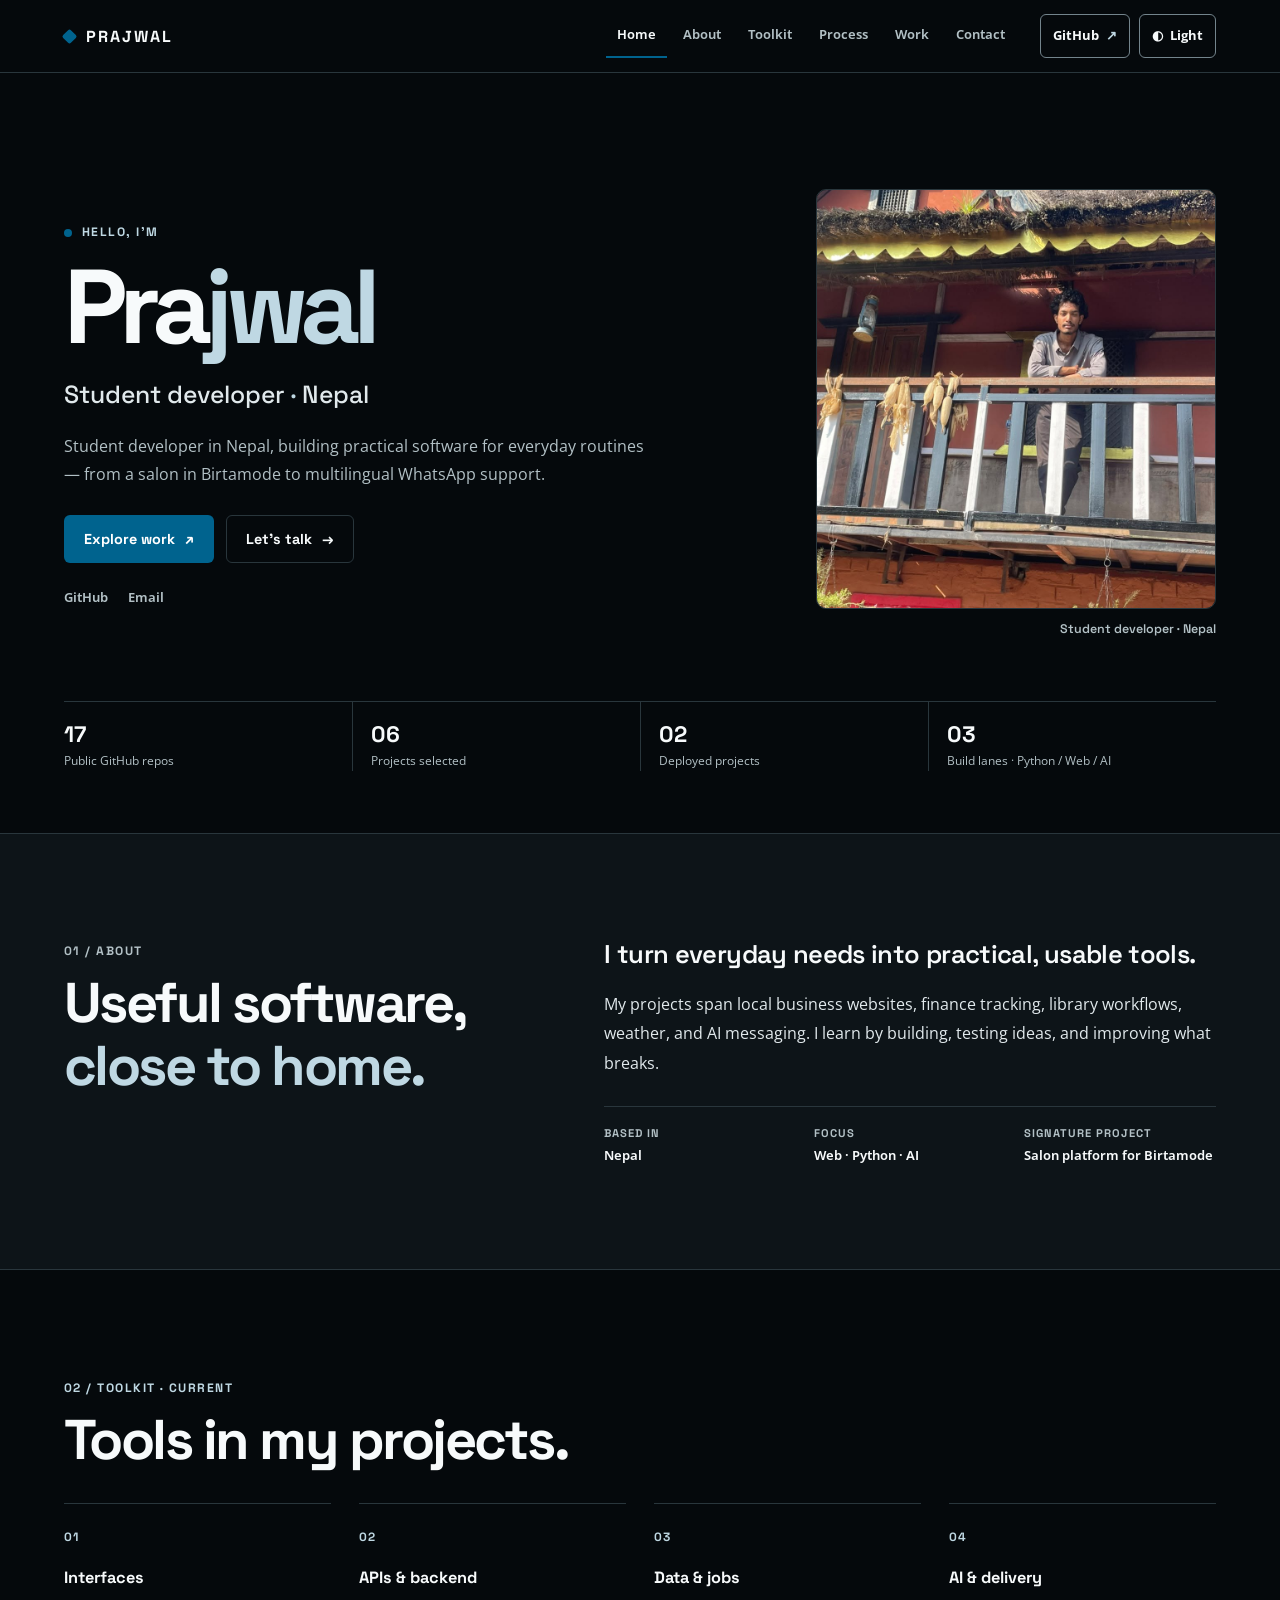
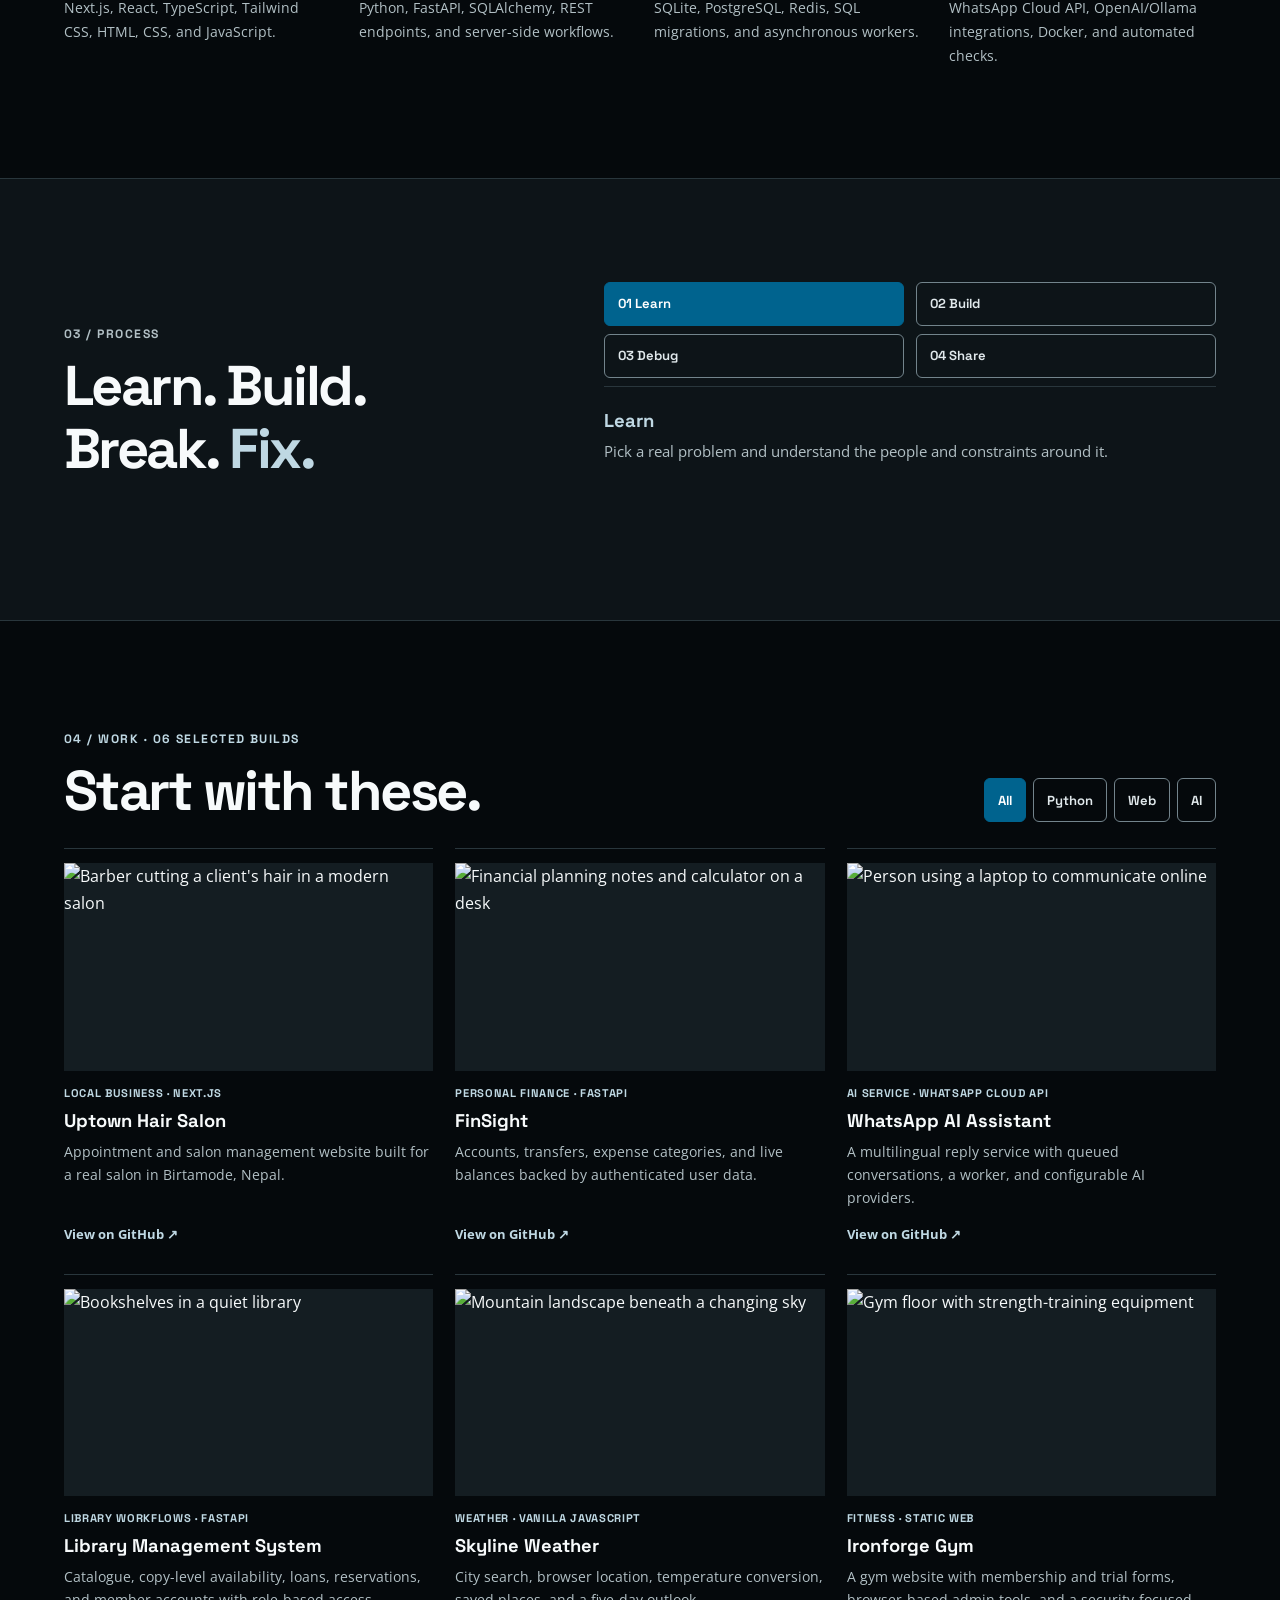
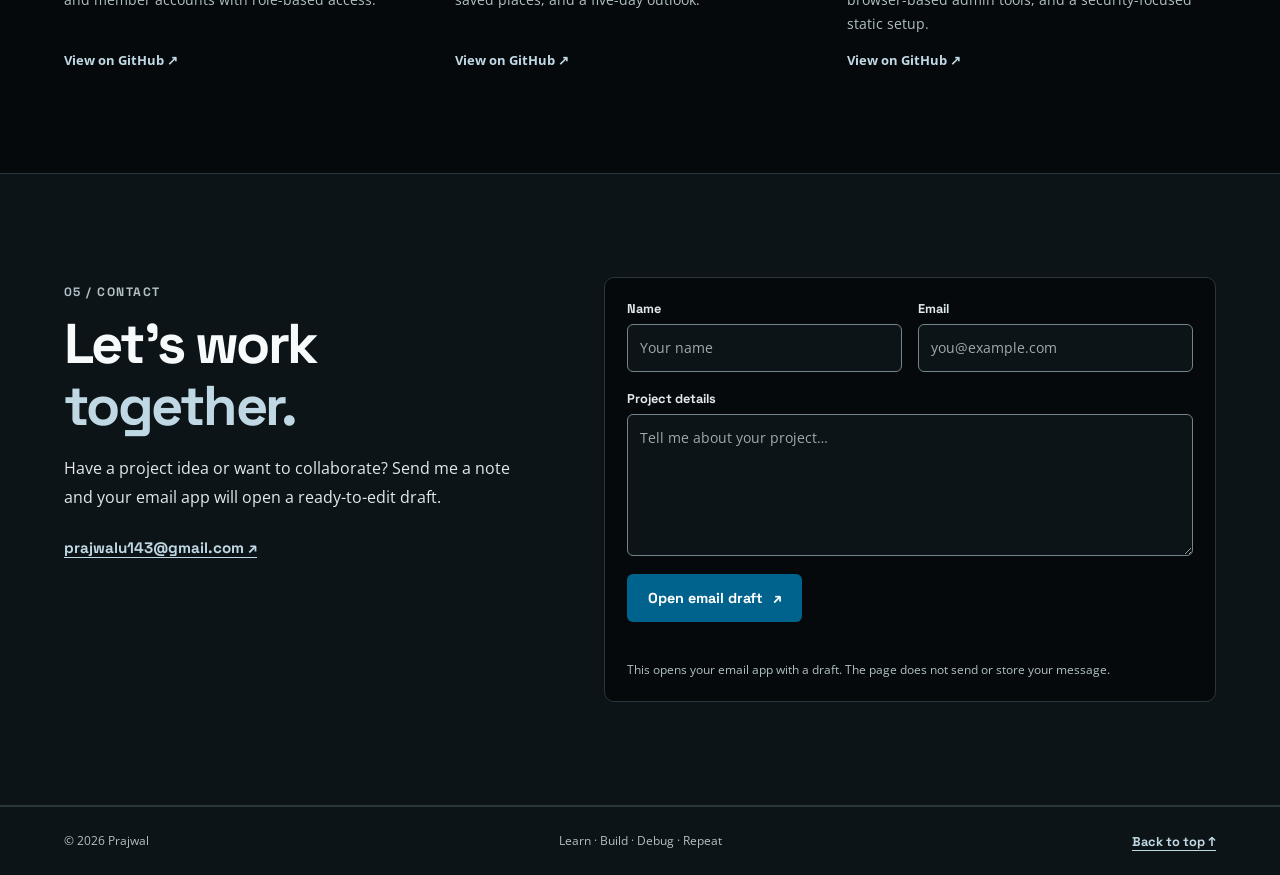
==== commit 4e928973: "fix" ====
--- a/portfolio/index.html
+++ b/portfolio/index.html
@@ -178,30 +178,28 @@
                     <p id="filterStatus" class="sr-only" aria-live="polite"></p>
                 </div>
 
-                <div class="projects-grid" id="projectsGrid">
-                    <article class="project-card is-featured reveal" data-category="web">
+                <div class="projects-grid">
+                    <article class="project-card reveal" data-category="web">
                         <div class="project-visual"><img src="https://images.unsplash.com/photo-1703792686658-24e62d626ed2?auto=format&amp;fit=crop&amp;w=800&amp;q=76" alt="Barber cutting a client's hair in a modern salon" width="800" height="450" loading="lazy" decoding="async"></div>
                         <div class="project-body">
-                            <p>Live · Local business · Next.js</p>
+                            <p>Local business · Next.js</p>
                             <h3>Uptown Hair Salon</h3>
                             <span>Appointment and salon management website built for a real salon in Birtamode, Nepal.</span>
                             <a href="https://github.com/Prajwal-vx/HairCut" target="_blank" rel="noopener noreferrer">View on GitHub ↗</a>
-                            <a href="https://hair-cut-pi.vercel.app" target="_blank" rel="noopener noreferrer">Live site ↗</a>
-                        </div>
-                    </article>
-
-                    <article class="project-card is-featured reveal reveal-delay-1" data-category="python">
+                        </div>
+                    </article>
+
+                    <article class="project-card reveal reveal-delay-1" data-category="python">
                         <div class="project-visual"><img src="https://images.unsplash.com/photo-1554224155-8d04cb21cd6c?auto=format&amp;fit=crop&amp;w=800&amp;q=76" alt="Financial planning notes and calculator on a desk" width="800" height="450" loading="lazy" decoding="async"></div>
                         <div class="project-body">
-                            <p>Live · Personal finance · FastAPI</p>
+                            <p>Personal finance · FastAPI</p>
                             <h3>FinSight</h3>
                             <span>Accounts, transfers, expense categories, and live balances backed by authenticated user data.</span>
                             <a href="https://github.com/Prajwal-vx/financial_dasboard" target="_blank" rel="noopener noreferrer">View on GitHub ↗</a>
-                            <a href="https://financial-dasboard-2r62.vercel.app" target="_blank" rel="noopener noreferrer">Live site ↗</a>
-                        </div>
-                    </article>
-
-                    <article class="project-card is-featured reveal reveal-delay-2" data-category="ai">
+                        </div>
+                    </article>
+
+                    <article class="project-card reveal reveal-delay-2" data-category="ai">
                         <div class="project-visual"><img src="https://images.unsplash.com/photo-1516321318423-f06f85e504b3?auto=format&amp;fit=crop&amp;w=800&amp;q=76" alt="Person using a laptop to communicate online" width="800" height="450" loading="lazy" decoding="async"></div>
                         <div class="project-body">
                             <p>AI SERVICE · WHATSAPP CLOUD API</p>
@@ -276,7 +274,7 @@
 
                     <button class="btn btn-primary" type="submit">Open email draft <span>↗</span></button>
                     <p class="form-status" id="formStatus" role="status" aria-live="polite"></p>
-                    <p class="form-note" id="formNote">This opens your email app with a draft. The page does not send or store your message.</p>
+                    <p class="form-note">This opens your email app with a draft. The page does not send or store your message.</p>
                 </form>
             </div>
         </section>
--- a/portfolio/styles.css
+++ b/portfolio/styles.css
@@ -12,7 +12,6 @@
     --brand-hover: #004A6B;
     --accent: #00638E;
     --accent-soft: #BFD8E3;
-    --success: #146B45;
     --danger: #B42318;
     --content: 1160px;
     --gutter: clamp(20px, 5vw, 72px);
@@ -39,7 +38,6 @@
     --brand-hover: #0877A5;
     --accent: #BFD8E3;
     --accent-soft: #8CB9CC;
-    --success: #78D6A7;
     --danger: #FF9B91;
 }
 
@@ -187,7 +185,6 @@
 .field-error { color: var(--danger); font-size: .8rem; }
 .contact-form .btn, .form-status, .form-note { grid-column: 1 / -1; }
 .contact-form .btn { justify-self: start; min-width: 175px; }
-.btn:disabled, .filter:disabled, .workflow-step:disabled { border-color: var(--line); background: var(--surface-strong); color: var(--muted); cursor: not-allowed; }
 .form-status { min-height: 1.3em; margin: -4px 0 0; color: var(--muted); font-size: .85rem; font-weight: 650; }
 .form-status[data-state="error"] { color: var(--danger); }
 .form-status[data-state="info"] { color: var(--muted); }
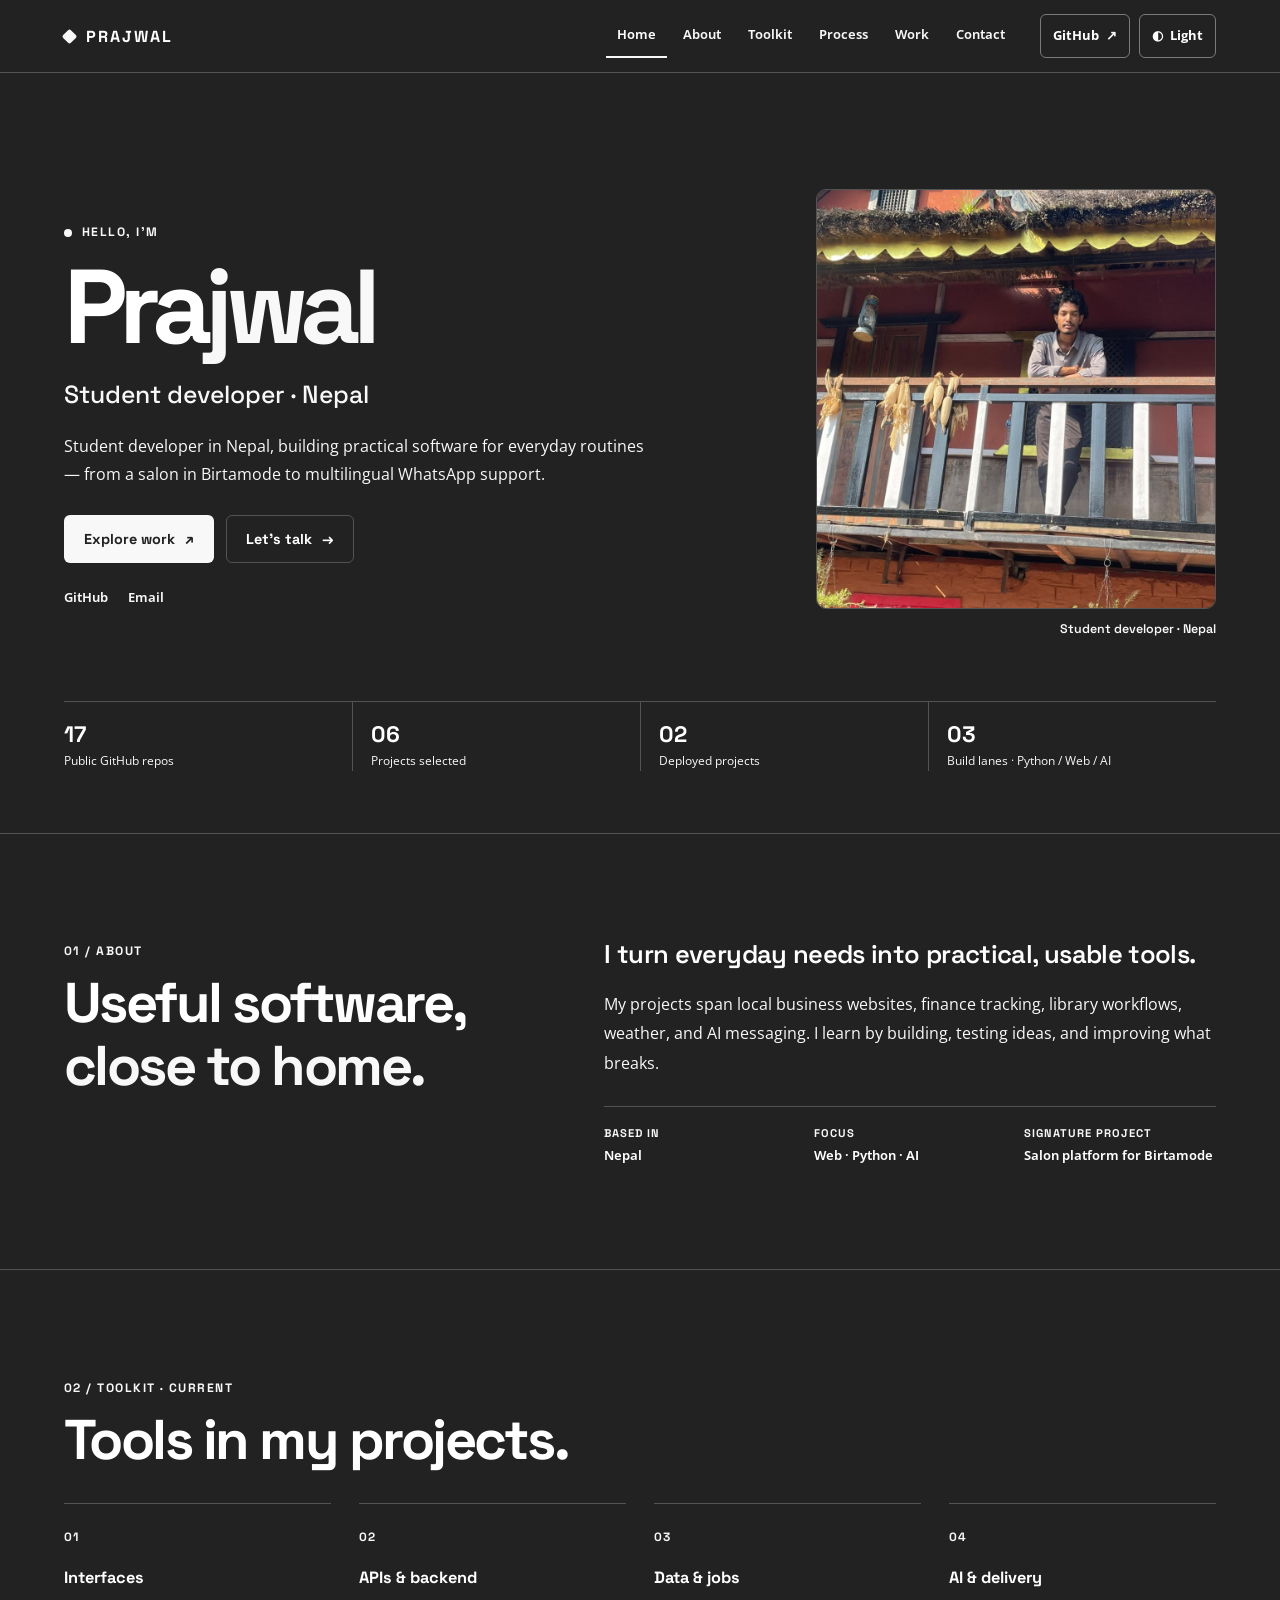
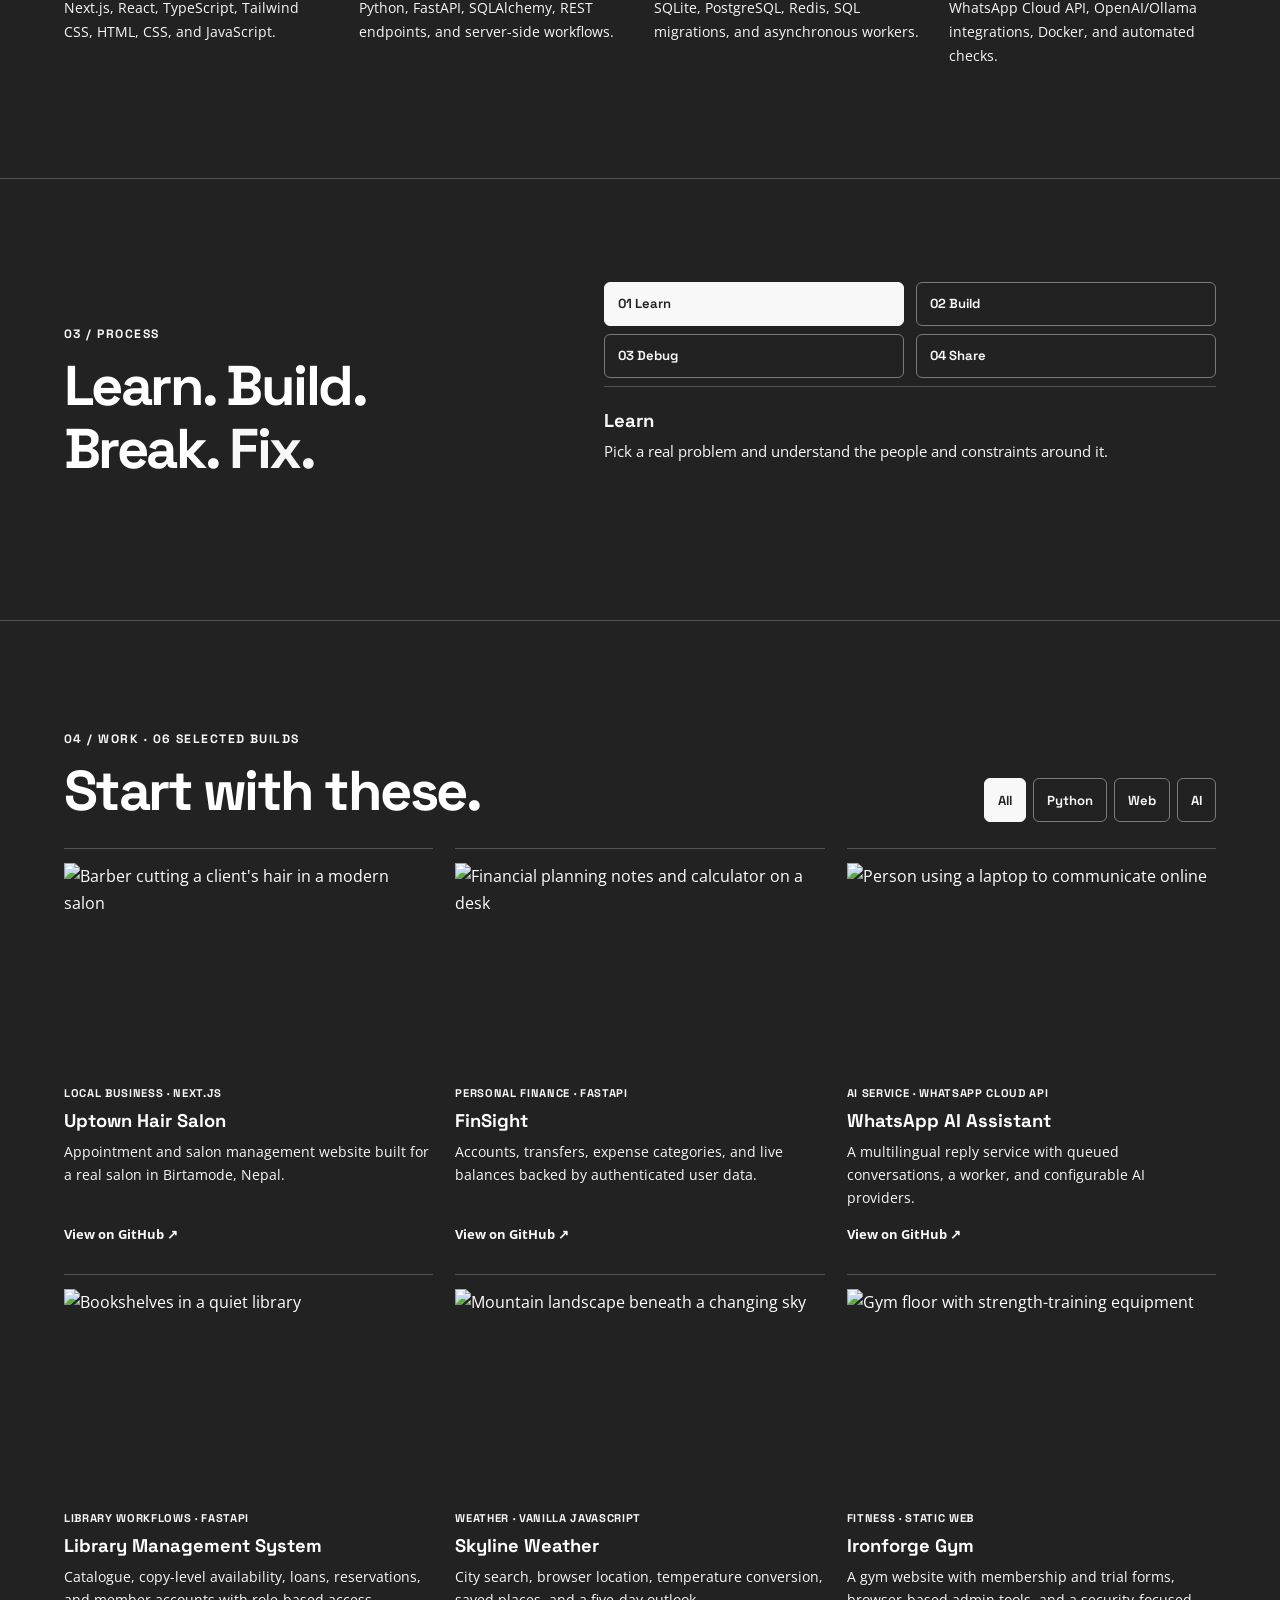
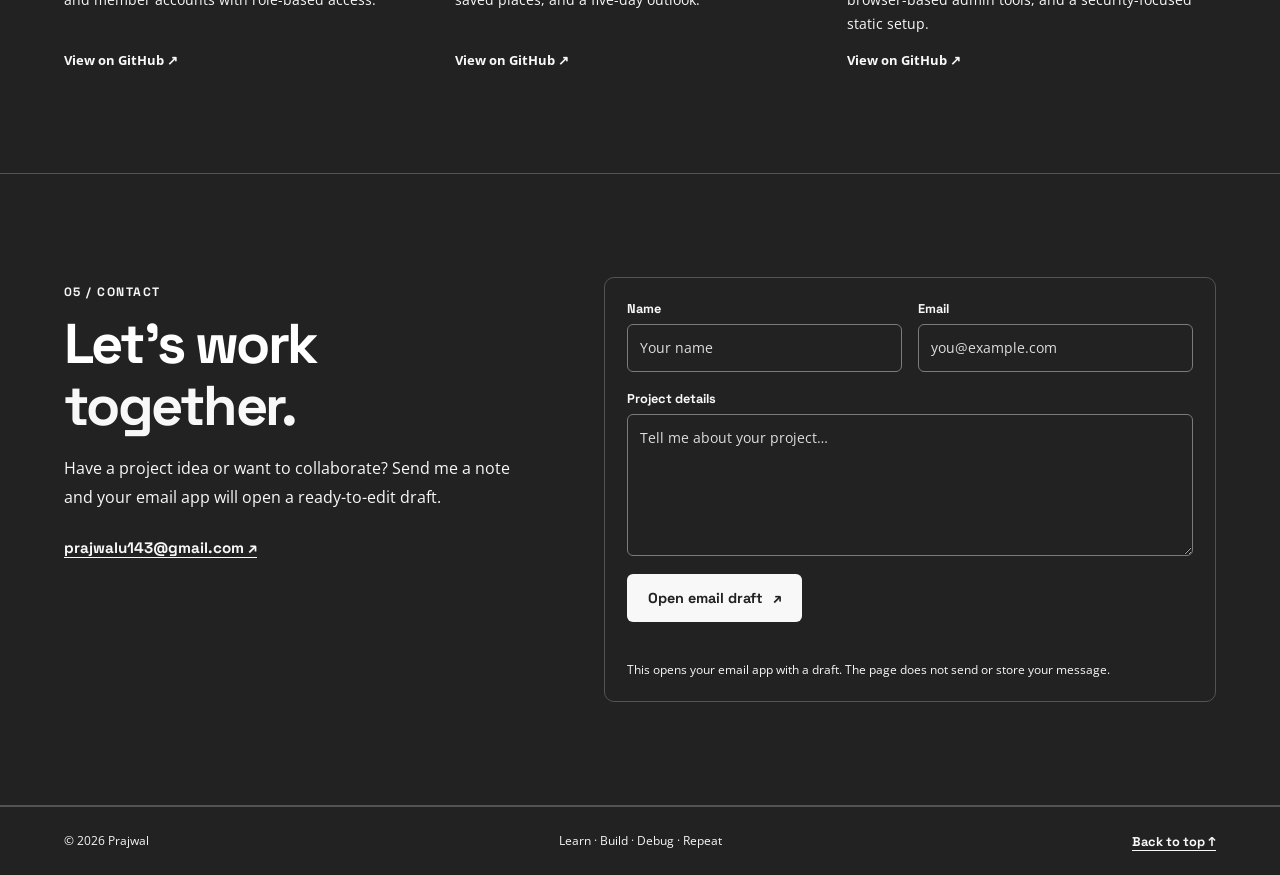
==== commit 76f79c5b: "fix" ====
--- a/portfolio/index.html
+++ b/portfolio/index.html
@@ -5,7 +5,7 @@
     <meta charset="UTF-8">
     <meta name="viewport" content="width=device-width, initial-scale=1.0">
     <meta name="description" content="Prajwal is a student developer in Nepal building practical web apps, Python services, and AI tools.">
-    <meta name="theme-color" content="#000000">
+    <meta name="theme-color" content="#222222">
     <title>Prajwal — Student Developer in Nepal</title>
 
     <!-- Google Fonts: Open Sans & Space Grotesk -->
--- a/portfolio/styles.css
+++ b/portfolio/styles.css
@@ -1,17 +1,18 @@
 :root {
     color-scheme: light;
     --canvas: #FFFFFF;
-    --surface: #F3F8FA;
-    --surface-strong: #EAF2F5;
-    --ink: #141414;
-    --ink-soft: #2B2B2B;
-    --muted: #52636B;
-    --line: #D5E0E4;
-    --control-border: #78878D;
-    --brand: #00638E;
-    --brand-hover: #004A6B;
-    --accent: #00638E;
-    --accent-soft: #BFD8E3;
+    --surface: #F8F8F8;
+    --surface-strong: #F8F8F8;
+    --ink: #222222;
+    --ink-soft: #222222;
+    --muted: #7B7B7B;
+    --line: color-mix(in srgb, #7B7B7B 24%, #FFFFFF);
+    --control-border: #7B7B7B;
+    --brand: #222222;
+    --brand-hover: #7B7B7B;
+    --on-brand: #FFFFFF;
+    --accent: #222222;
+    --accent-soft: color-mix(in srgb, #7B7B7B 40%, #FFFFFF);
     --danger: #B42318;
     --content: 1160px;
     --gutter: clamp(20px, 5vw, 72px);
@@ -26,18 +27,19 @@
 
 :root.dark, body.dark {
     color-scheme: dark;
-    --canvas: #05090C;
-    --surface: #0D1418;
-    --surface-strong: #141D22;
-    --ink: #F7FAFB;
-    --ink-soft: #E1E9EC;
-    --muted: #B2C0C5;
-    --line: #29363C;
-    --control-border: #73848C;
-    --brand: #00638E;
-    --brand-hover: #0877A5;
-    --accent: #BFD8E3;
-    --accent-soft: #8CB9CC;
+    --canvas: #222222;
+    --surface: #222222;
+    --surface-strong: #222222;
+    --ink: #FFFFFF;
+    --ink-soft: #F8F8F8;
+    --muted: #F8F8F8;
+    --line: color-mix(in srgb, #7B7B7B 55%, #222222);
+    --control-border: #7B7B7B;
+    --brand: #F8F8F8;
+    --brand-hover: #7B7B7B;
+    --on-brand: #222222;
+    --accent: #F8F8F8;
+    --accent-soft: #7B7B7B;
     --danger: #FF9B91;
 }
 
@@ -58,12 +60,12 @@
 img { display: block; max-width: 100%; }
 a { color: inherit; text-decoration: none; }
 [hidden] { display: none !important; }
-::selection { background: var(--brand); color: #FFFFFF; }
+::selection { background: var(--brand); color: var(--on-brand); }
 :focus-visible { outline: 3px solid var(--accent); outline-offset: 3px; }
 a, button, input, textarea { transition: color var(--motion-fast), background-color var(--motion-fast), border-color var(--motion-fast), box-shadow var(--motion-fast), transform var(--motion-base); }
 
 .container { width: min(calc(100% - var(--gutter) * 2), var(--content)); margin-inline: auto; }
-.skip-link { position: fixed; z-index: 2000; top: 12px; left: 12px; padding: 10px 16px; transform: translateY(-160%); border-radius: var(--radius-small); background: var(--brand); color: #FFFFFF; font-weight: 700; }
+.skip-link { position: fixed; z-index: 2000; top: 12px; left: 12px; padding: 10px 16px; transform: translateY(-160%); border-radius: var(--radius-small); background: var(--brand); color: var(--on-brand); font-weight: 700; }
 .skip-link:focus { transform: translateY(0); }
 .sr-only { position: absolute; width: 1px; height: 1px; padding: 0; margin: -1px; overflow: hidden; clip: rect(0,0,0,0); white-space: nowrap; border: 0; }
 #progress { position: fixed; z-index: 1200; inset: 0 auto auto 0; width: 0; height: 3px; background: var(--accent); pointer-events: none; }
@@ -111,7 +113,7 @@
 .btn { min-height: 48px; display: inline-flex; align-items: center; justify-content: center; gap: 10px; padding: 0 19px; border: 1px solid transparent; border-radius: var(--radius-small); font: 700 .9rem var(--font-display); cursor: pointer; }
 .btn span { transition: transform var(--motion-fast); }
 .btn:hover span { transform: translate(2px, -1px); }
-.btn-primary { background: var(--brand); color: #FFFFFF; }
+.btn-primary { background: var(--brand); color: var(--on-brand); }
 .btn-primary:hover { background: var(--brand-hover); }
 .btn-ghost { border-color: var(--line); background: transparent; color: var(--ink); }
 .btn-ghost:hover { border-color: var(--brand); background: var(--surface); }
@@ -149,7 +151,7 @@
 .workflow-step { text-align: left; }
 .filter { text-align: center; }
 .workflow-step:hover, .filter:hover { border-color: var(--brand); color: var(--ink); }
-.workflow-step.active, .filter.active { border-color: var(--brand); background: var(--brand); color: #FFFFFF; }
+.workflow-step.active, .filter.active { border-color: var(--brand); background: var(--brand); color: var(--on-brand); }
 .workflow-panel { grid-column: 1 / -1; min-height: 132px; padding: 22px 0 0; border-top: 1px solid var(--line); }
 .workflow-panel h3 { margin: 0 0 7px; color: var(--accent); font: 700 1.16rem var(--font-display); }
 .workflow-panel p { max-width: 560px; margin: 0; color: var(--muted); font-size: .91rem; line-height: 1.75; }
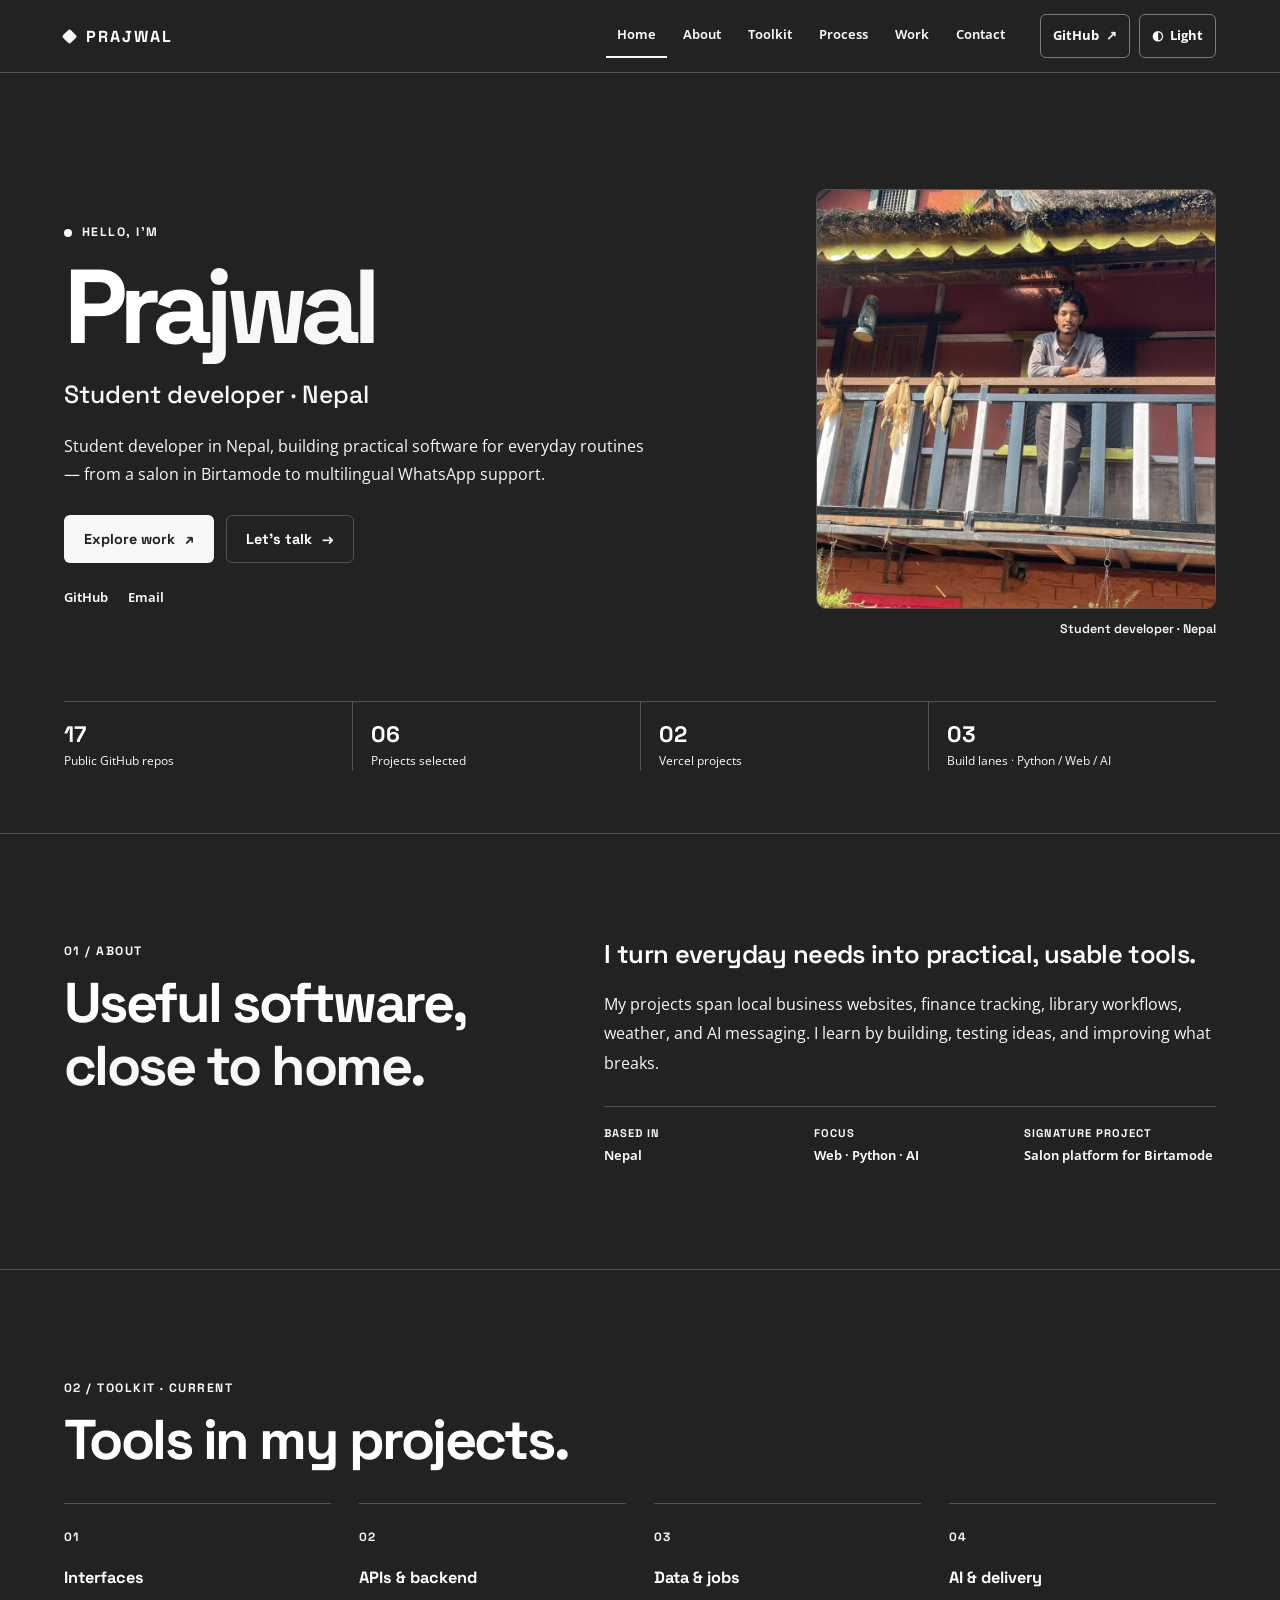
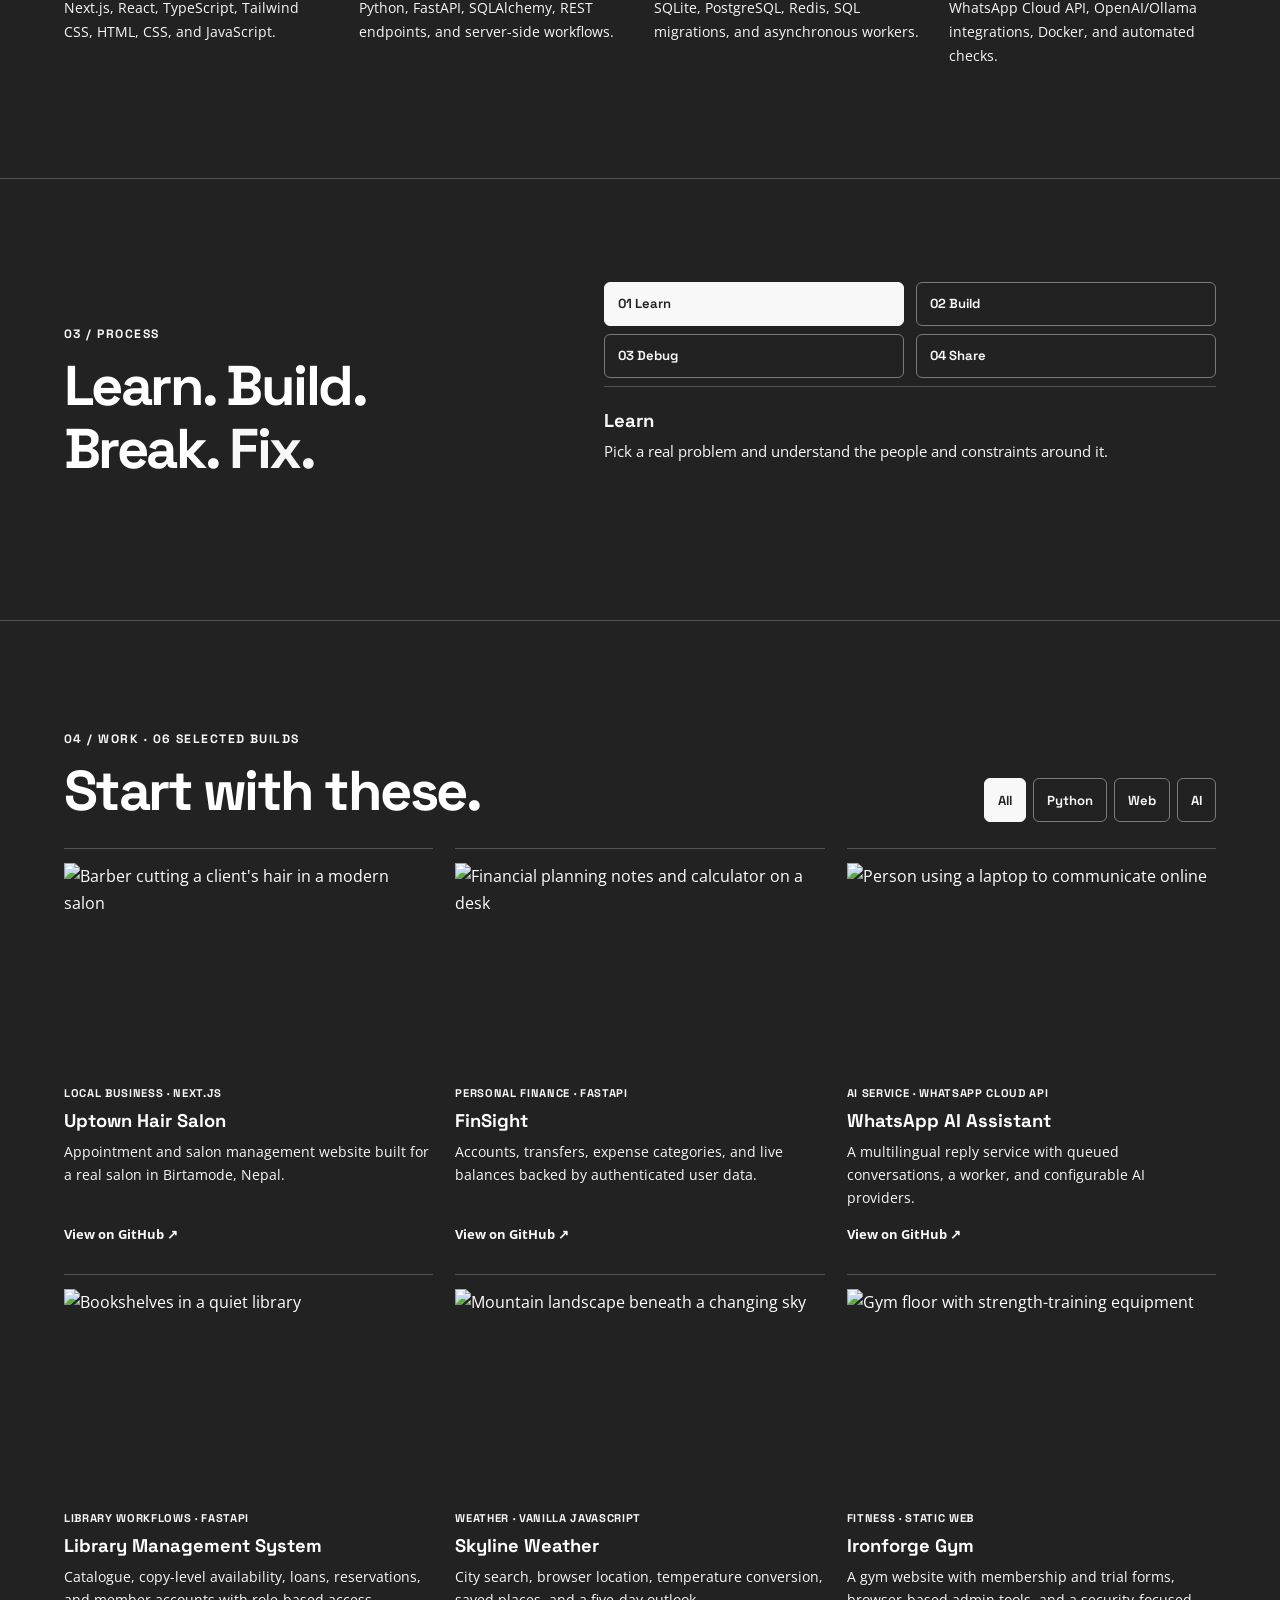
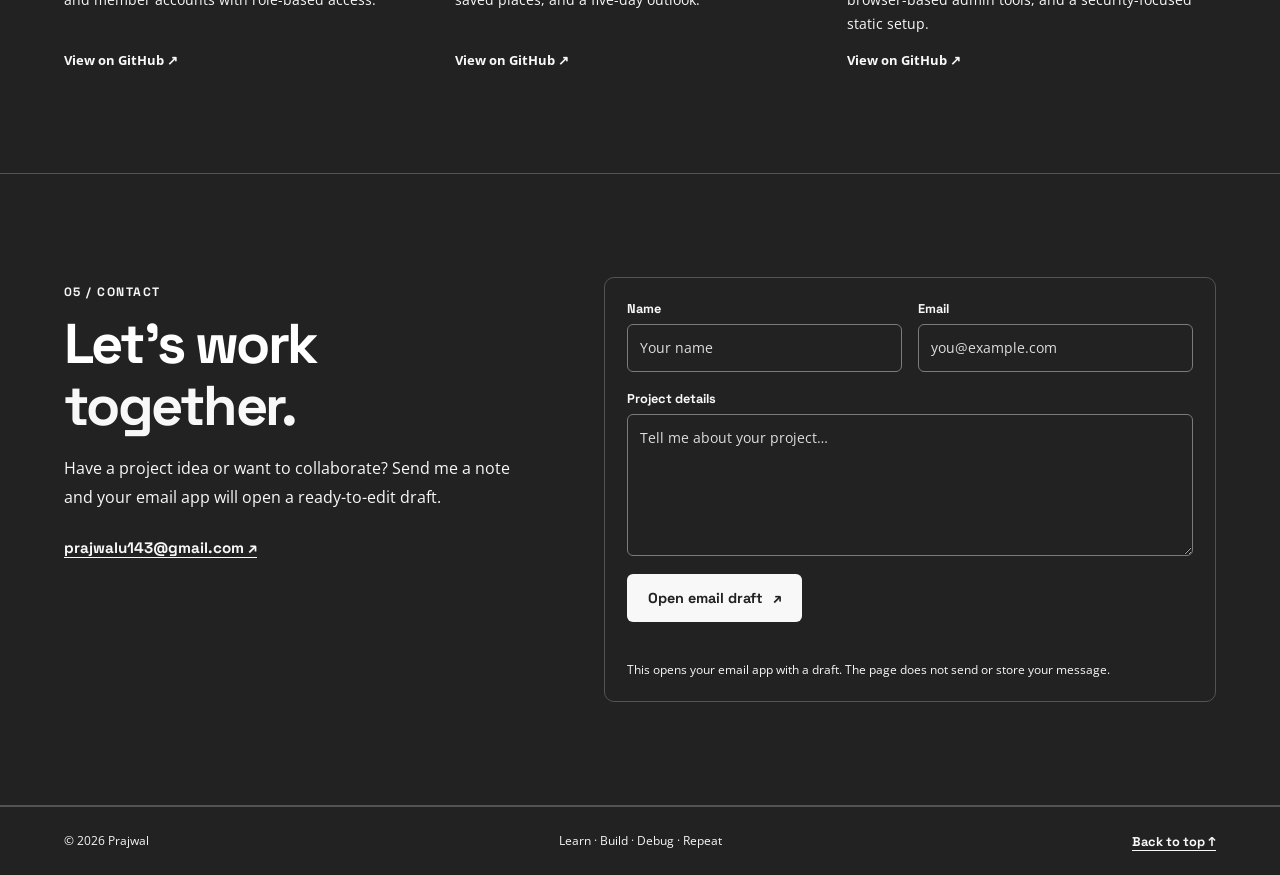
==== commit 93848574: "fix" ====
--- a/portfolio/index.html
+++ b/portfolio/index.html
@@ -85,7 +85,7 @@
             <div class="container hero-metrics reveal">
                 <div><strong>17</strong><small>Public GitHub repos</small></div>
                 <div><strong>06</strong><small>Projects selected</small></div>
-                <div><strong>02</strong><small>Deployed projects</small></div>
+                <div><strong>02</strong><small>Vercel projects</small></div>
                 <div><strong>03</strong><small>Build lanes · Python / Web / AI</small></div>
             </div>
         </section>
